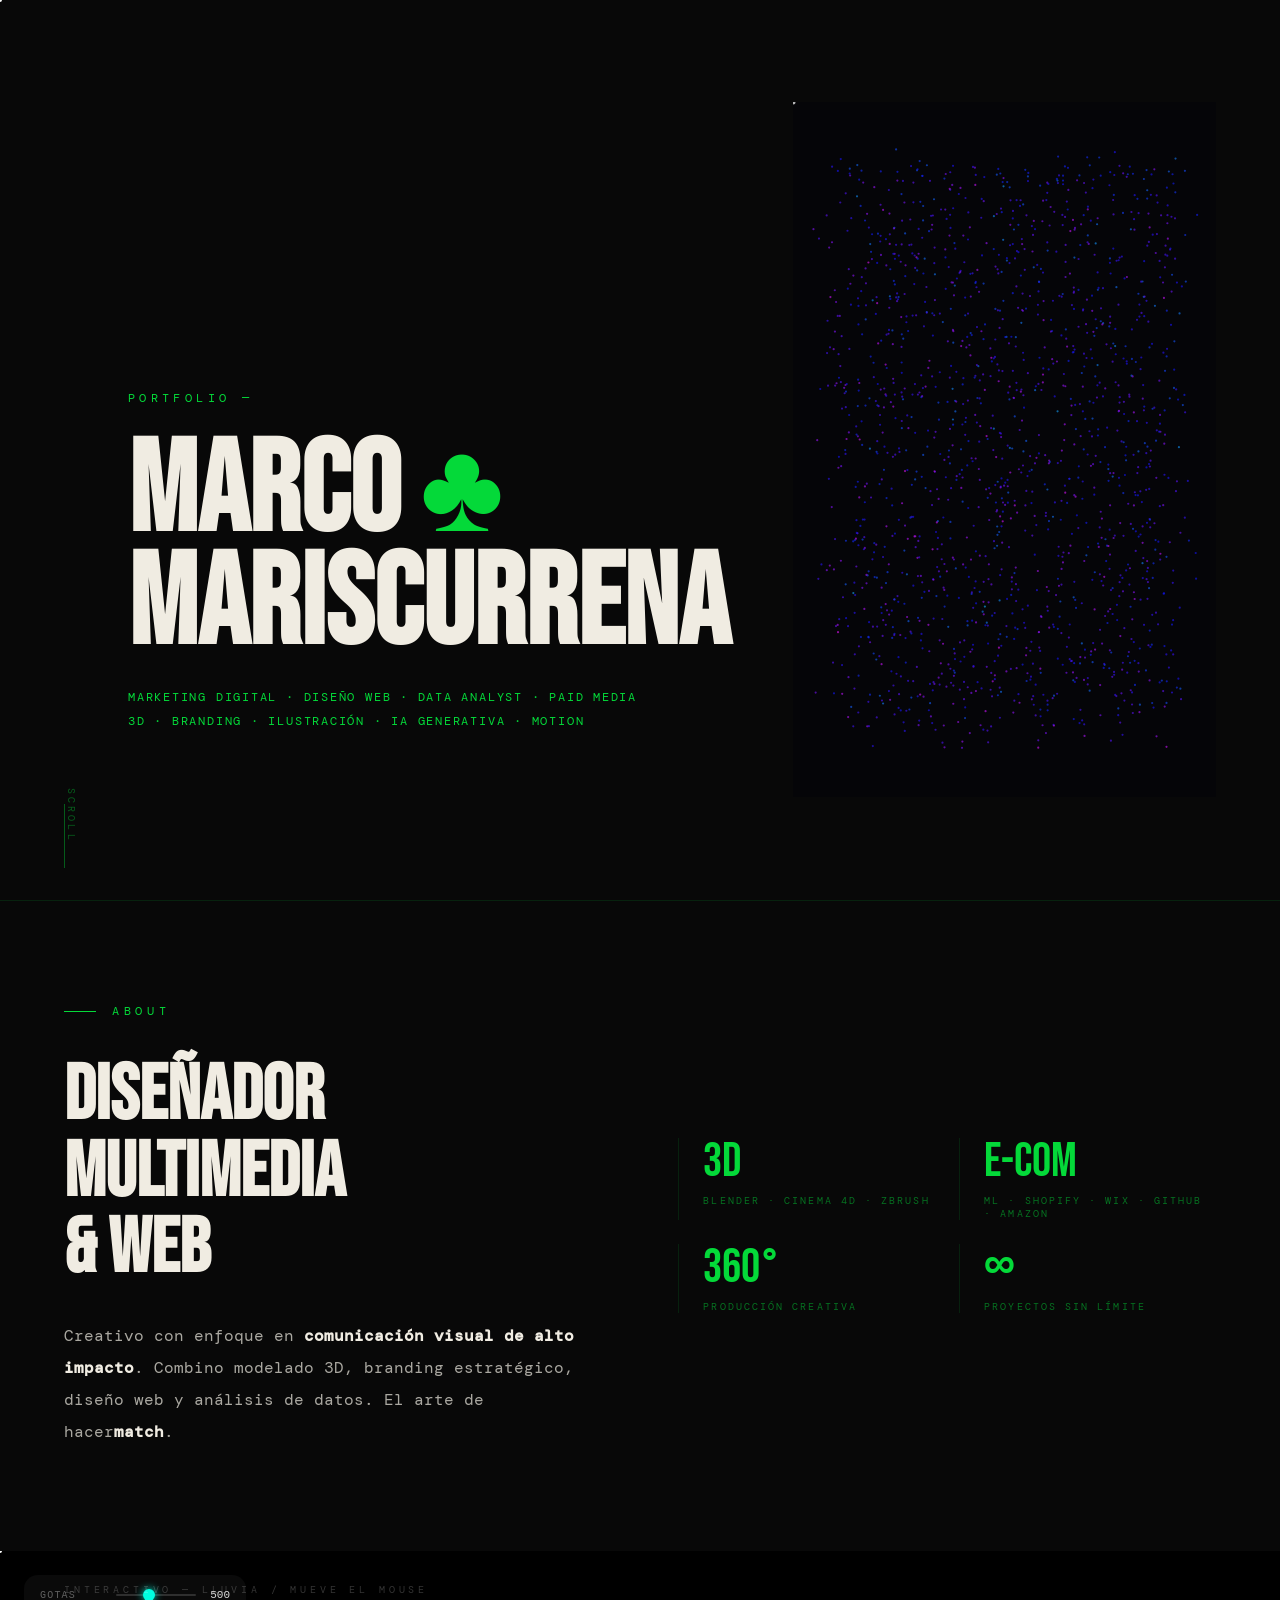
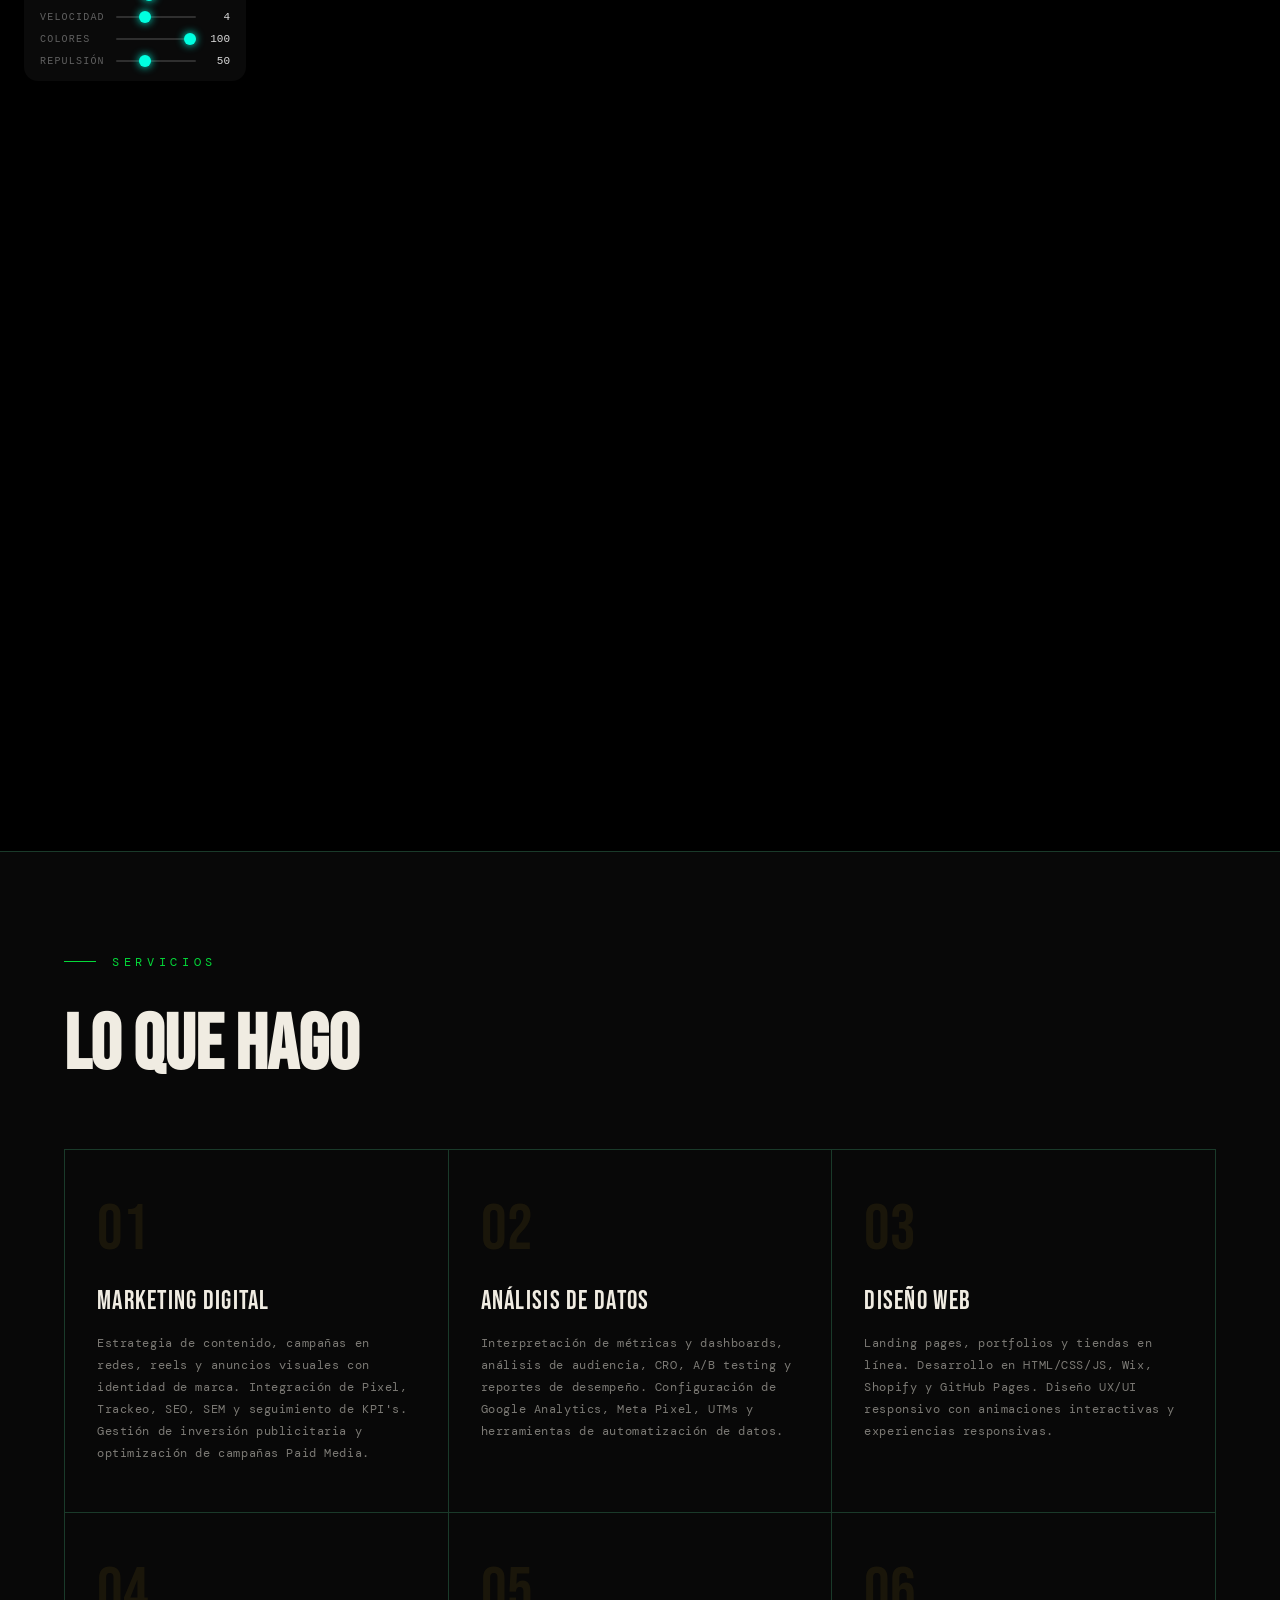
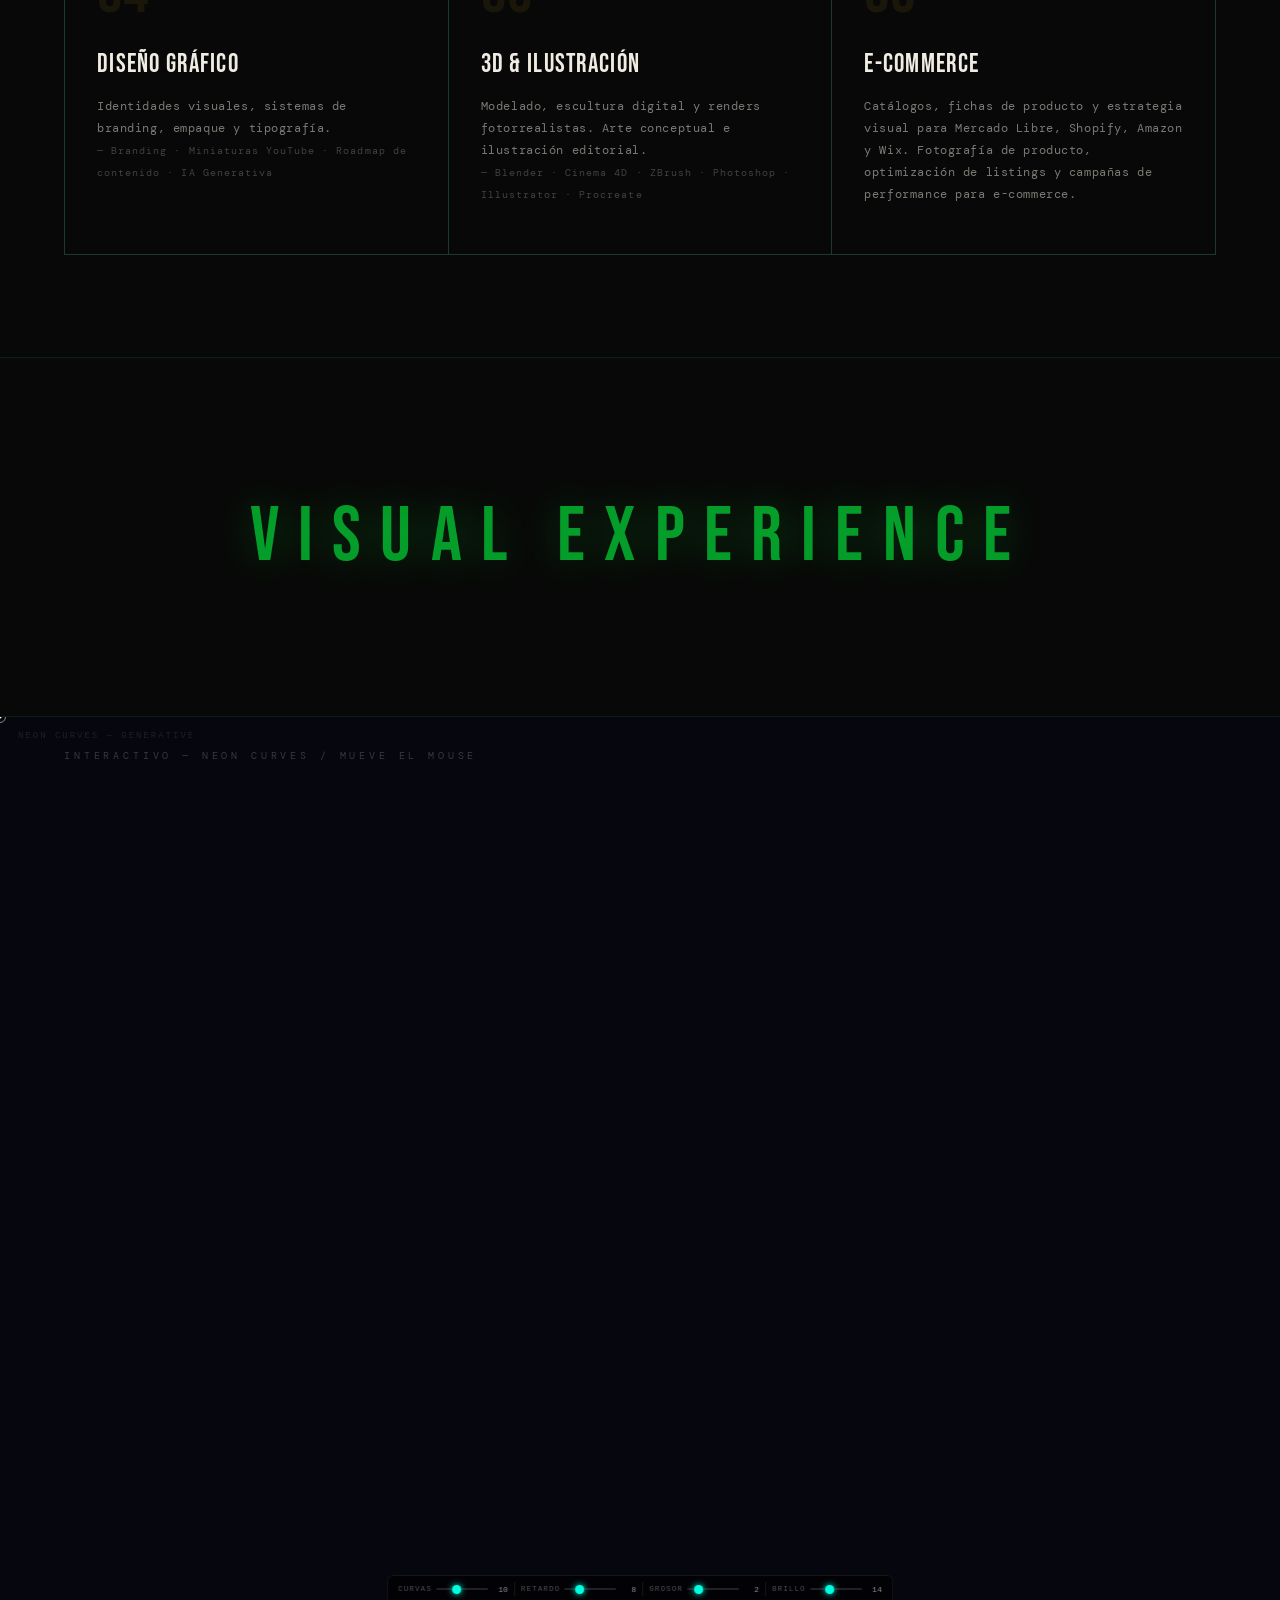
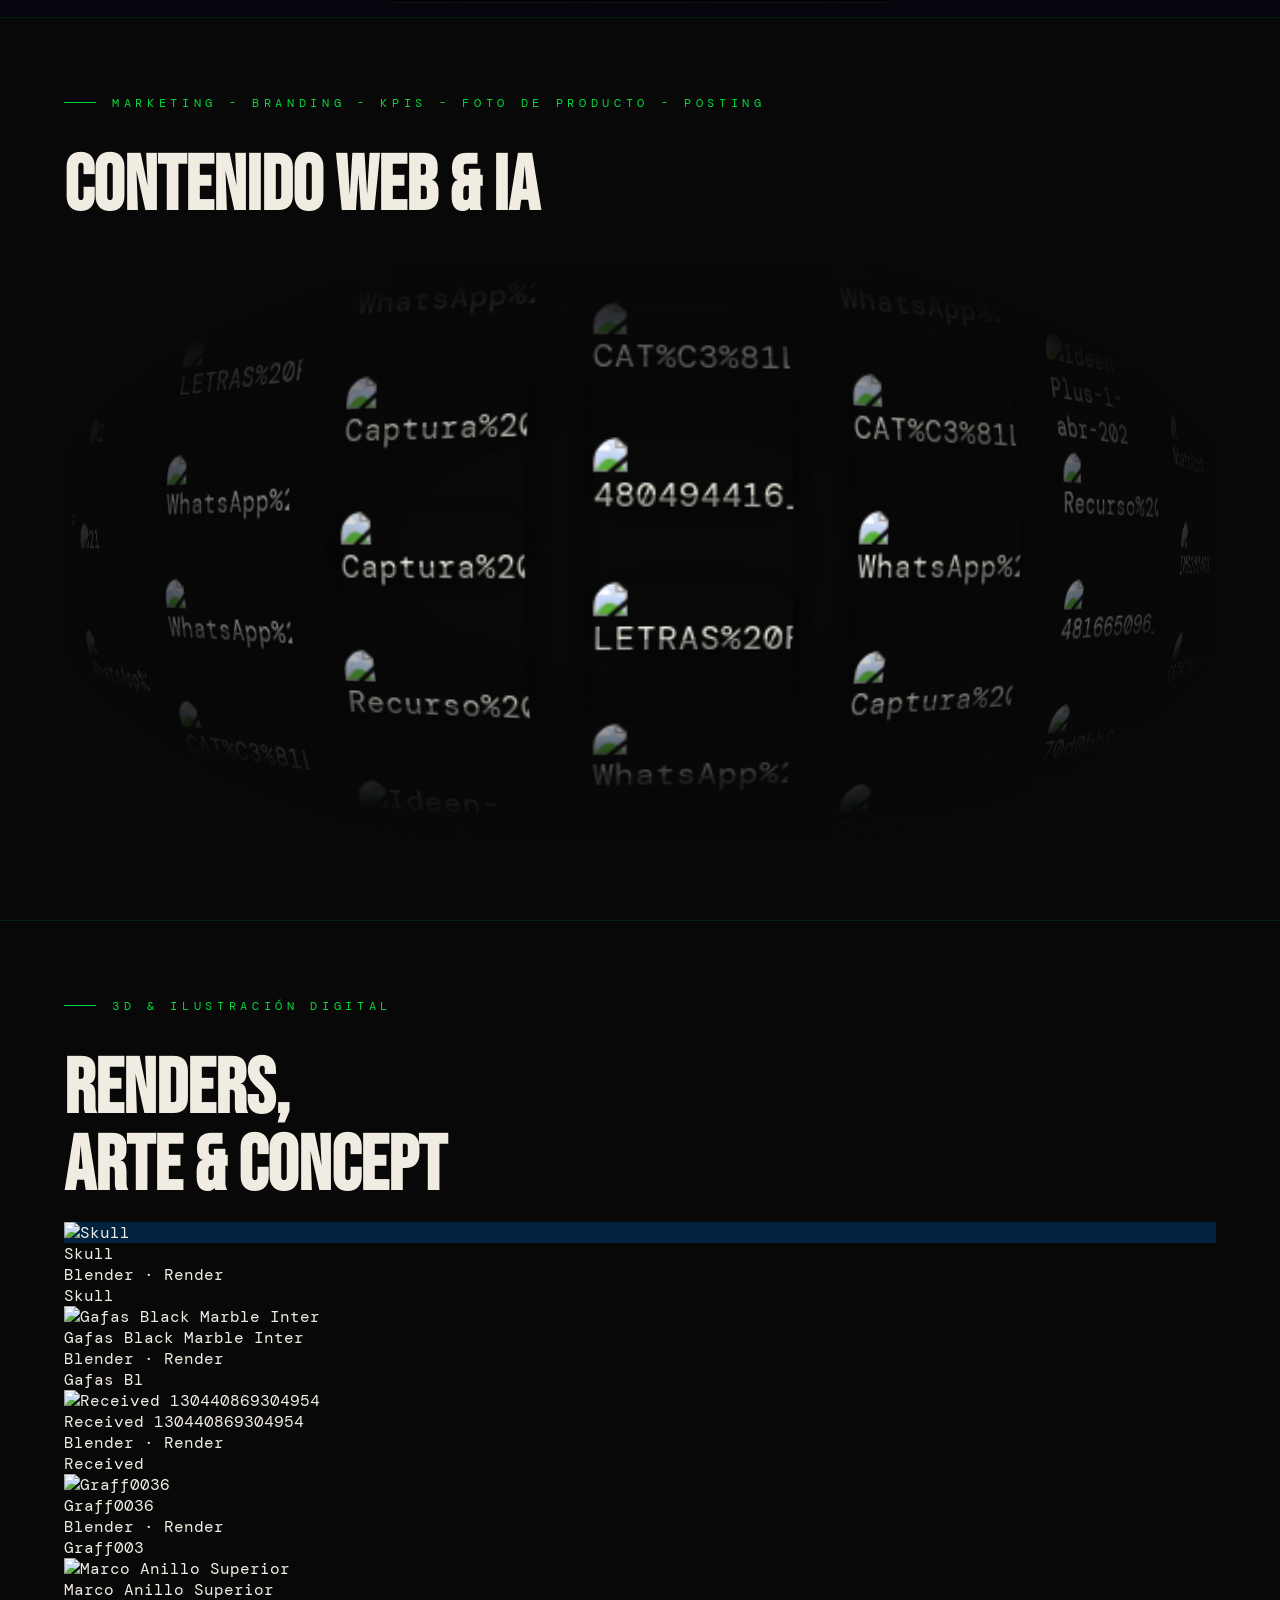
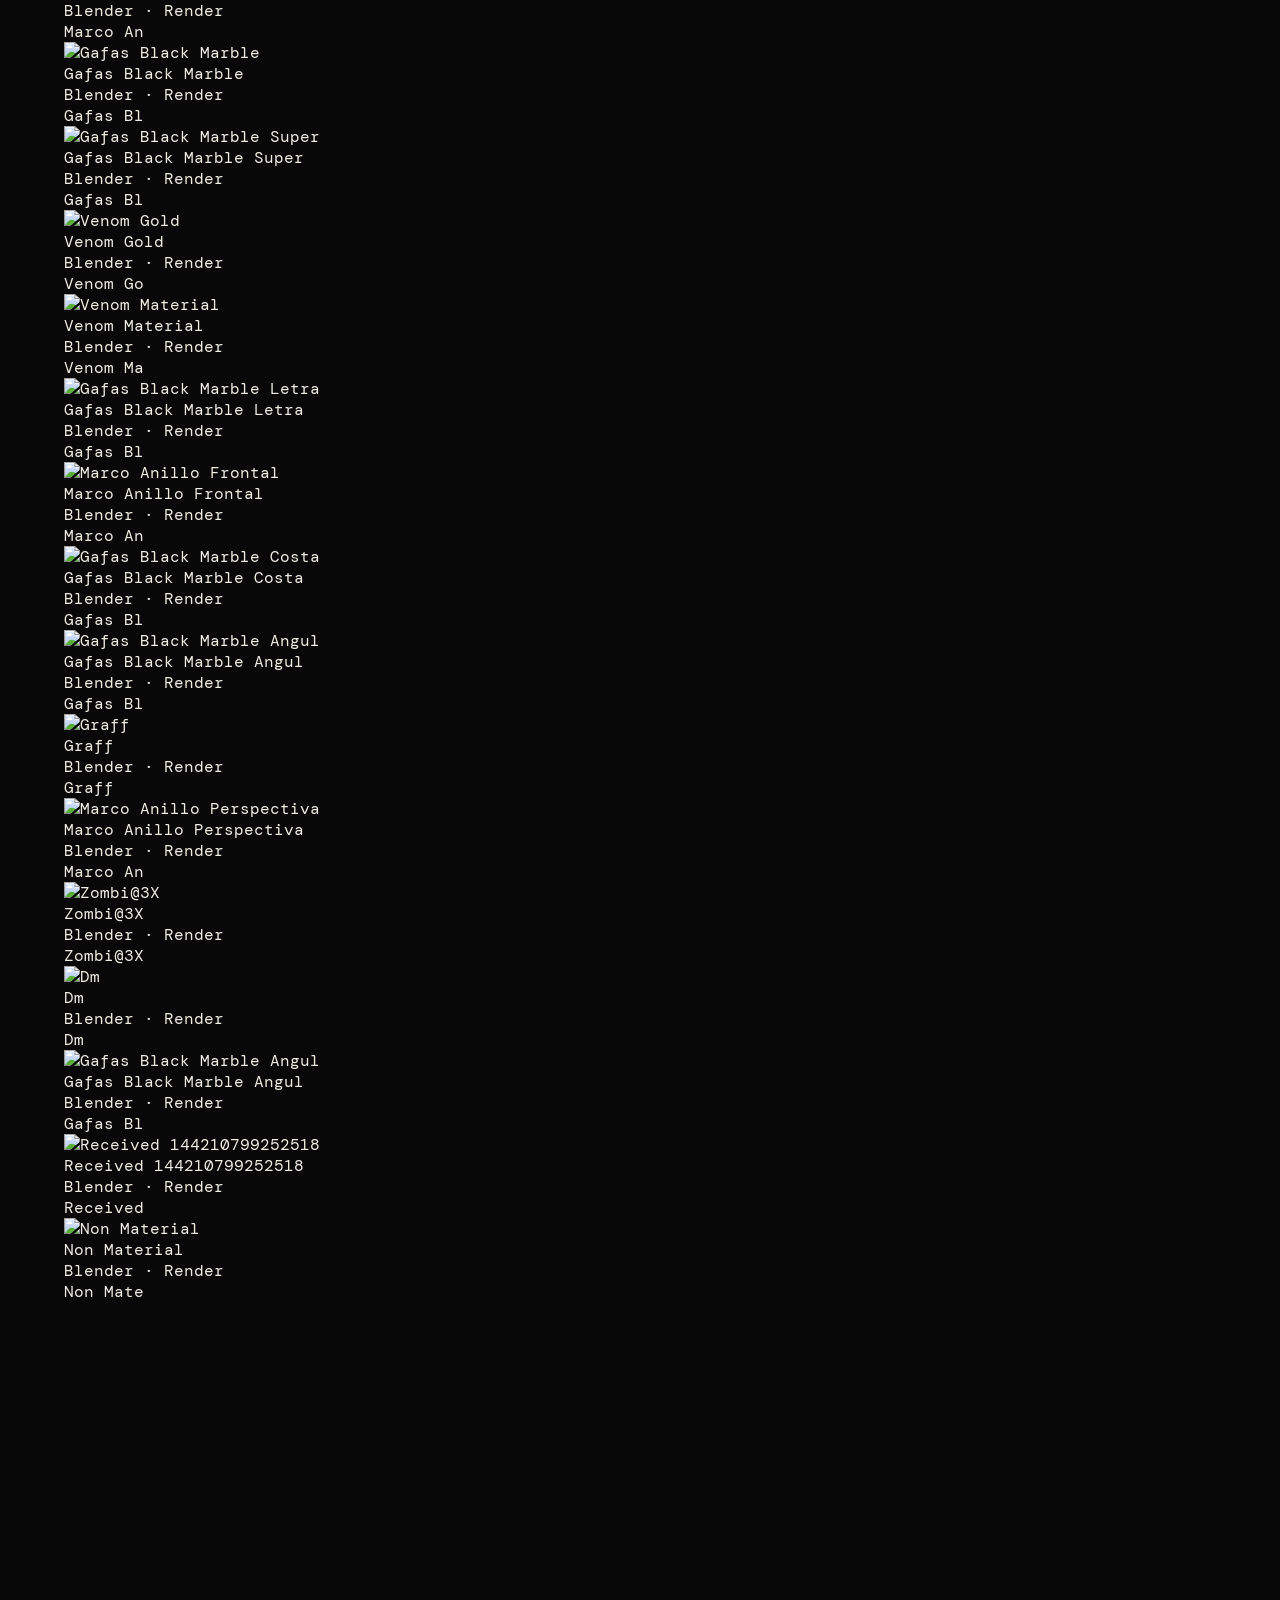
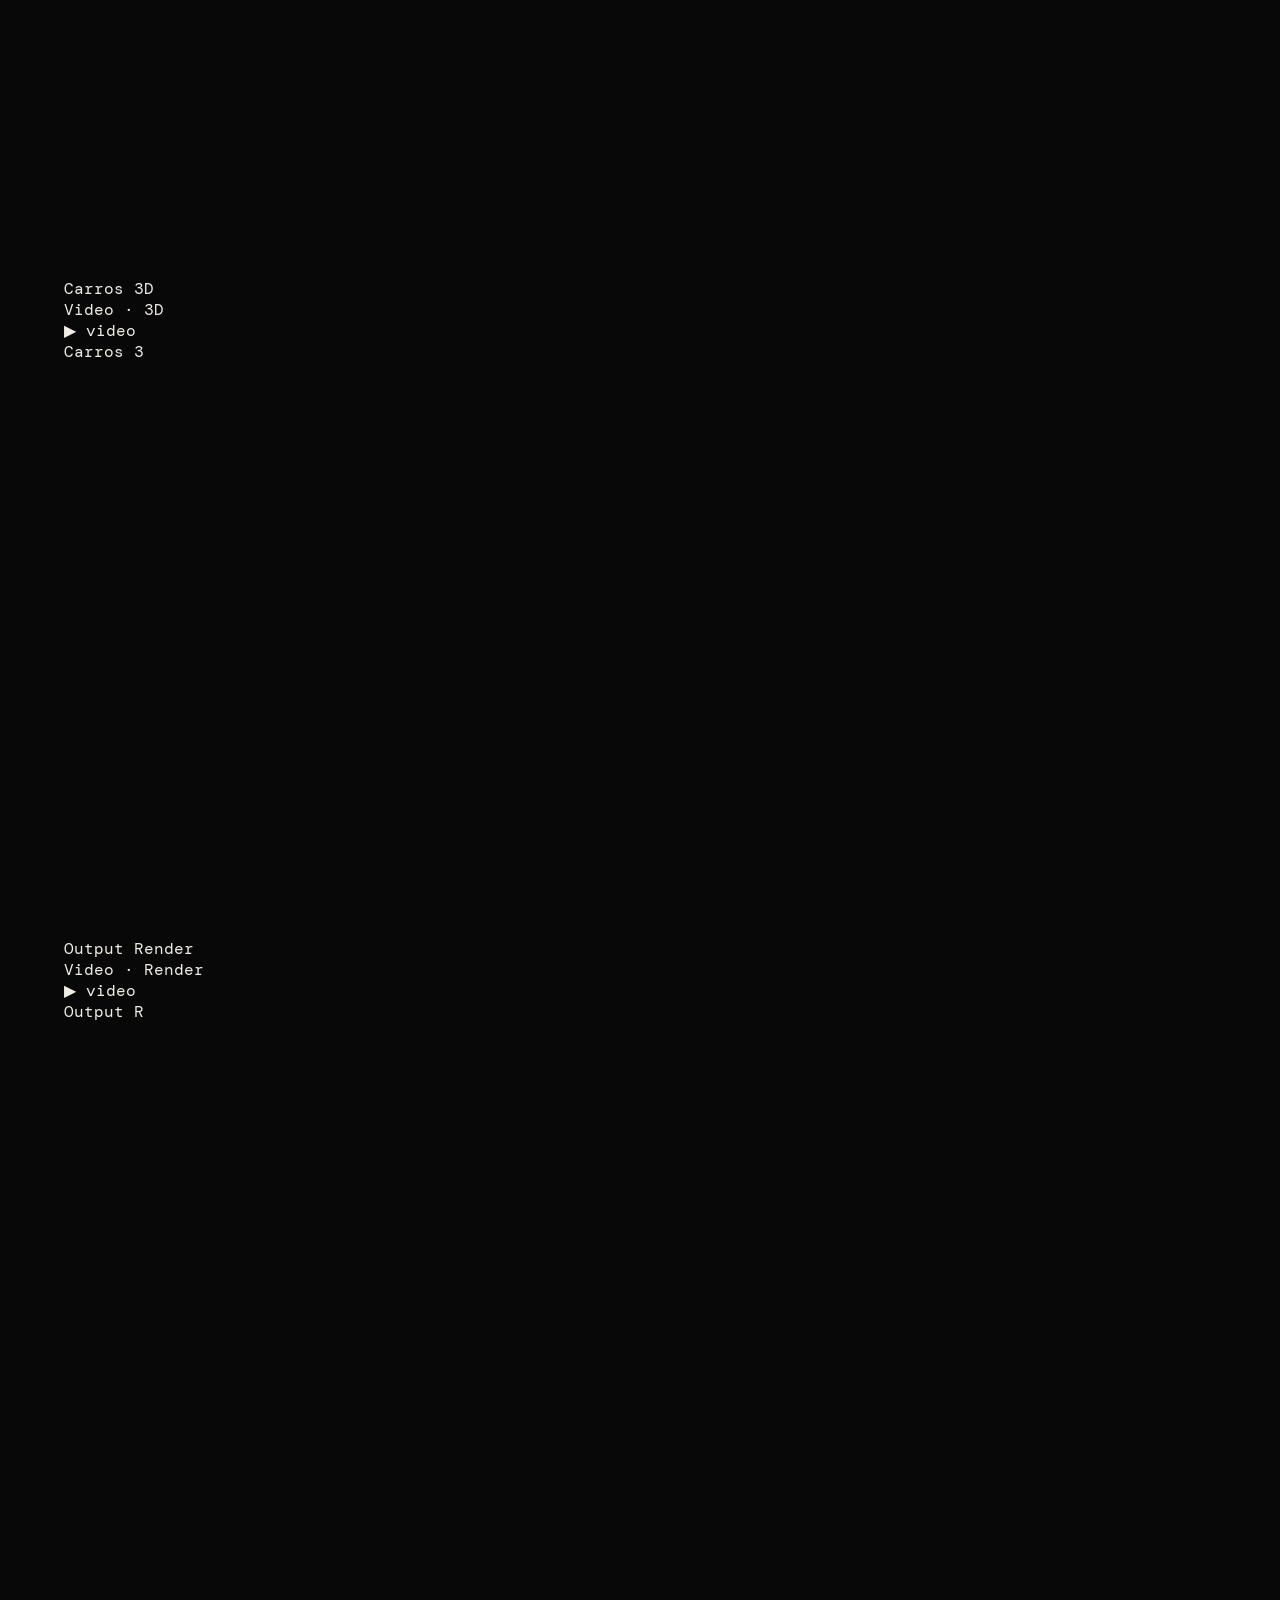
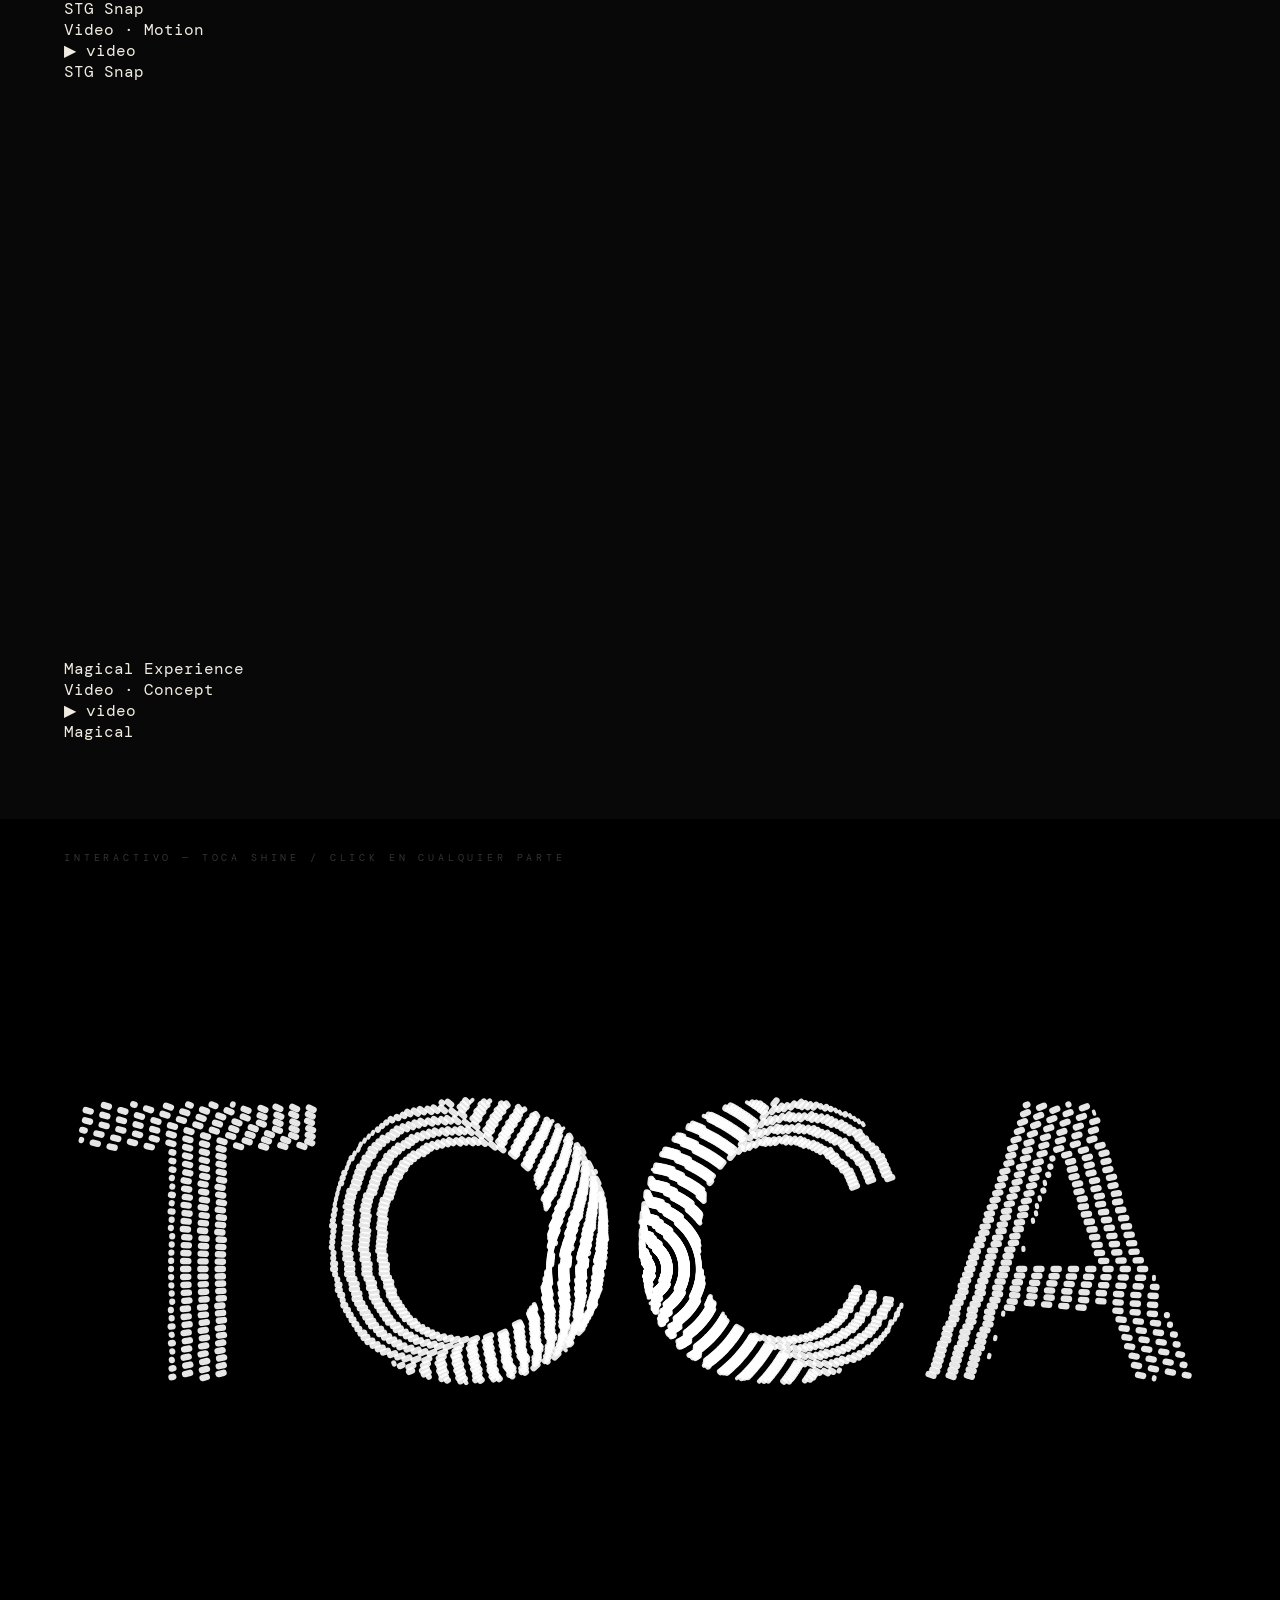
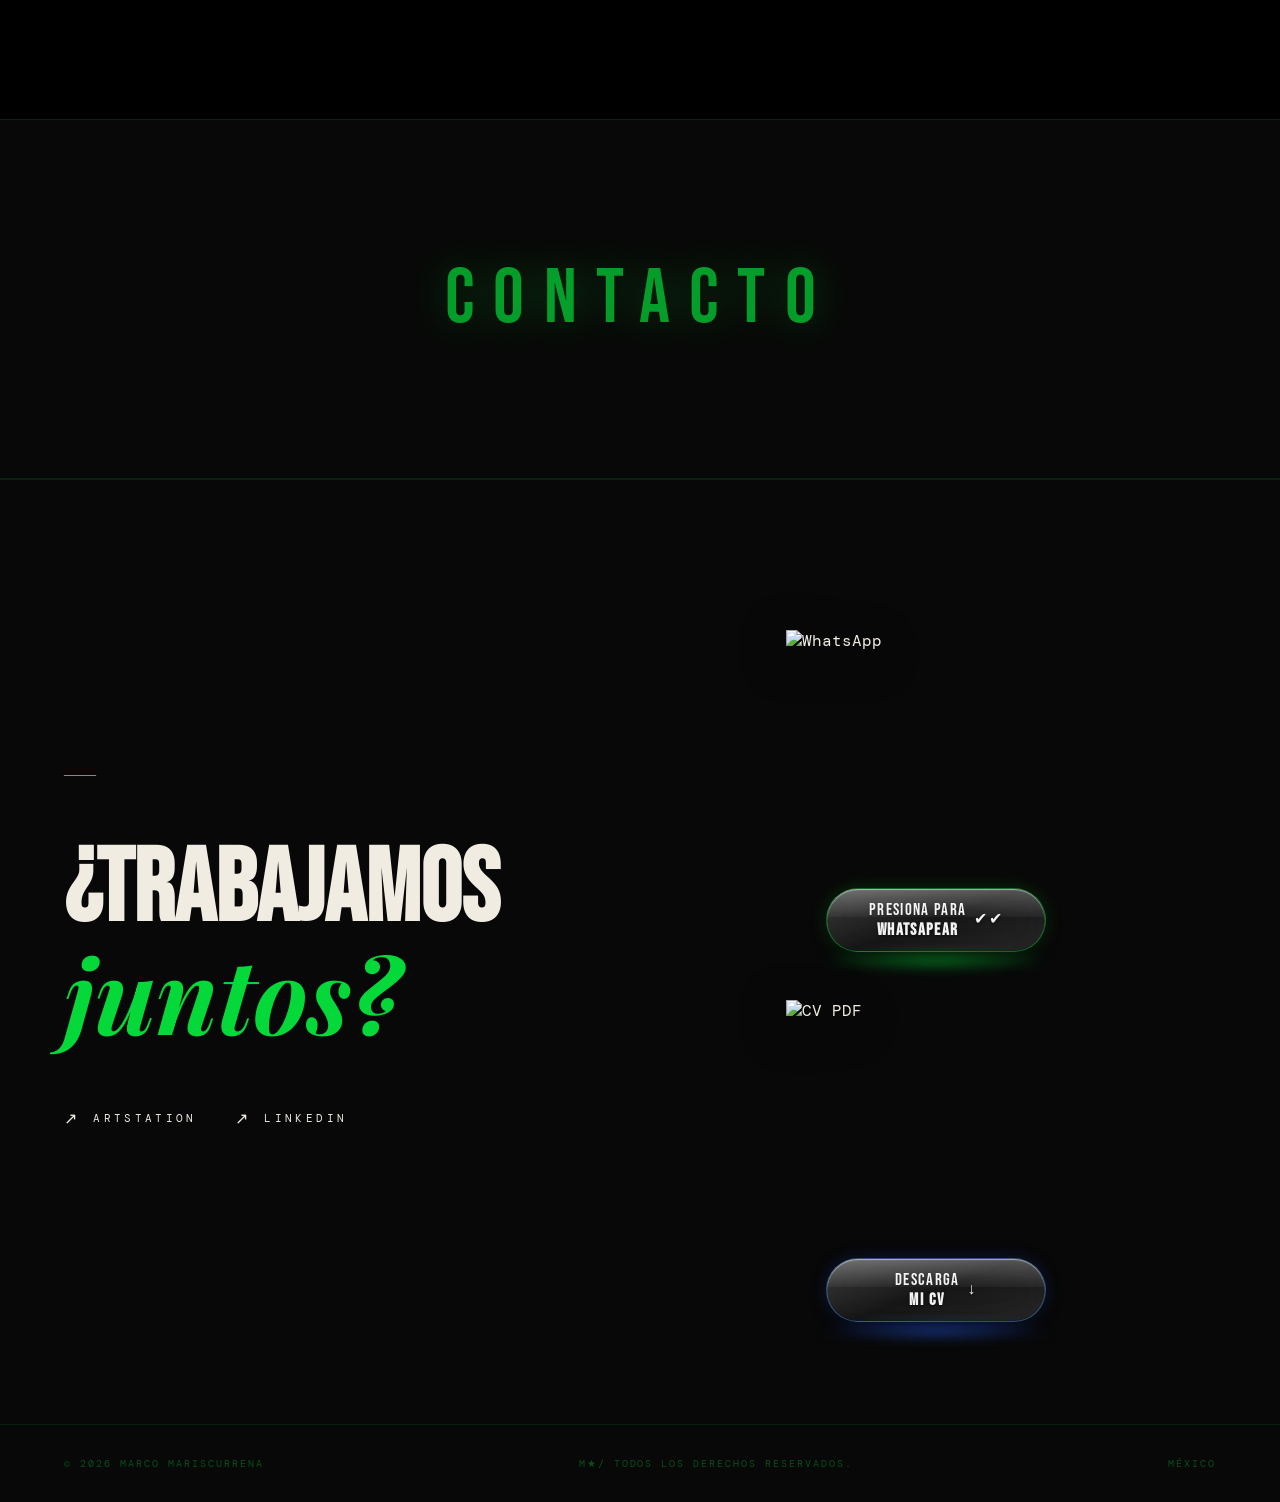
==== index.html @ 3e1780b3 "Update index.html" ====
<!DOCTYPE html>
<html lang="es"> 
<head>
  <meta charset="UTF-8"/>
  <meta name="viewport" content="width=device-width, initial-scale=1.0"/>
  <title>M DE SUERTE — Marco Mariscurrena</title>
  <link rel="icon" type="image/png" href="favicon.png" type="image/png">
  <link href="https://fonts.googleapis.com/css2?family=Bebas+Neue&family=DM+Mono:ital,wght@0,300;0,400;1,300&family=Playfair+Display:ital@1&display=swap" rel="stylesheet"/>
  <link rel="stylesheet" href="styles.css">
  <script src="https://cdnjs.cloudflare.com/ajax/libs/p5.js/1.9.0/p5.min.js"></script>
  <link rel="preconnect" href="https://raw.githubusercontent.com">
  <link rel="dns-prefetch" href="https://raw.githubusercontent.com">
  <link rel="preconnect" href="https://cdnjs.cloudflare.com">

</head>
<body>
 
<div id="cursor"></div>
<canvas id="rain-canvas"></canvas>
 
<!-- LIGHTBOX -->
<div id="lightbox">
  <span id="lightbox-close">✕ cerrar</span>
  <img id="lightbox-img" src="" alt=""/>
</div>
 
<nav>
  <div class="logo"><img src="logo.png" alt="M de Suerte"/></div>
  <ul>
    <li><a href="#about">Sobre mí</a></li>
    <li><a href="#services">Servicios</a></li>
    <li><a href="#galleries">Trabajo</a></li>
    <li><a href="#contact">Contacto</a></li>
  </ul>
</nav>
 
<main>
 
  <!-- HERO -->
  <section id="hero">
    <div class="hero-left">
      <div class="label">Portfolio — </div>
      <h1>Marco <em>♣</em><br>Mariscurrena</h1>
      <p class="subtitle">Marketing Digital · Diseño Web · Data Analyst · Paid Media<br>3D · Branding · Ilustración · IA Generativa · Motion</p>
      <div class="scroll-hint">Scroll</div>
    </div>
    <div class="hero-right">
      <iframe src="globe-oscillon.html" scrolling="no" title="Globe"></iframe>
    </div>
  </section>
 
  <!-- ABOUT -->
  <section id="about">
    <div class="reveal">
      <div class="section-label">About</div>
      <h2 class="section-title">Diseñador<br>Multimedia<br>&amp; Web</h2>
      <p class="about-text" style="margin-top:2rem;">
        Creativo con enfoque en <strong>comunicación visual de alto impacto</strong>.
        Combino modelado 3D, branding estratégico, diseño web y análisis de datos.
        El arte de hacer<strong>match</strong>.
      </p>
    </div>
    <div class="stats reveal" style="transition-delay:.2s">
      <div class="stat-item"><div class="stat-number">3D</div><div class="stat-label">Blender · Cinema 4D · ZBrush</div></div>
      <div class="stat-item">
        <div class="stat-number">E-com</div>
        <div class="stat-label">ML · Shopify · Wix · Github · Amazon</div>
      </div>
      <div class="stat-item"><div class="stat-number">360°</div><div class="stat-label">Producción Creativa</div></div>
      <div class="stat-item"><div class="stat-number">∞</div><div class="stat-label">Proyectos sin límite</div></div>
    </div>
  </section>
 
  <!-- ANIMATION 1: RAIN -->
  <div class="anim-module reveal">
    <div class="anim-label">Interactivo — Lluvia / mueve el mouse</div>
    <iframe src="rain.html" scrolling="no" style="width:100%;height:100%;border:none;display:block;"></iframe>
  </div>
 
  <!-- SERVICES -->
  <section id="services">
    <div class="section-label reveal">Servicios</div>
    <h2 class="section-title reveal">Lo que hago</h2>
    <div class="services-grid">
      <div class="service-card reveal">
        <div class="service-num">01</div>
        <div class="service-name">Marketing Digital</div>
        <div class="service-desc">Estrategia de contenido, campañas en redes, reels y anuncios visuales con identidad de marca. Integración de Pixel, Trackeo, SEO, SEM y seguimiento de KPI's. Gestión de inversión publicitaria y optimización de campañas Paid Media.</div>
      </div>
      <div class="service-card reveal" style="transition-delay:.1s">
        <div class="service-num">02</div>
        <div class="service-name">Análisis de Datos</div>
        <div class="service-desc">Interpretación de métricas y dashboards, análisis de audiencia, CRO, A/B testing y reportes de desempeño. Configuración de Google Analytics, Meta Pixel, UTMs y herramientas de automatización de datos.</div>
      </div>
      <div class="service-card reveal" style="transition-delay:.2s">
        <div class="service-num">03</div>
        <div class="service-name">Diseño Web</div>
        <div class="service-desc">Landing pages, portfolios y tiendas en línea. Desarrollo en HTML/CSS/JS, Wix, Shopify y GitHub Pages. Diseño UX/UI responsivo con animaciones interactivas y experiencias responsivas.</div>
      </div>
      <div class="service-card reveal" style="transition-delay:.3s">
        <div class="service-num">04</div>
        <div class="service-name">Diseño Gráfico</div>
        <div class="service-desc">
          Identidades visuales, sistemas de branding, empaque y tipografía.<br>
          <span style="opacity:.5;font-size:.65rem;letter-spacing:.1em;">— Branding · Miniaturas YouTube · Roadmap de contenido · IA Generativa</span>
        </div>
      </div>
      <div class="service-card reveal" style="transition-delay:.4s">
        <div class="service-num">05</div>
        <div class="service-name">3D &amp; Ilustración</div>
        <div class="service-desc">
          Modelado, escultura digital y renders fotorrealistas. Arte conceptual e ilustración editorial.<br>
          <span style="opacity:.5;font-size:.65rem;letter-spacing:.1em;">— Blender · Cinema 4D · ZBrush · Photoshop · Illustrator · Procreate</span>
        </div>
      </div>
      <div class="service-card reveal" style="transition-delay:.5s">
        <div class="service-num">06</div>
        <div class="service-name">E-Commerce</div>
        <div class="service-desc">Catálogos, fichas de producto y estrategia visual para Mercado Libre, Shopify, Amazon y Wix. Fotografía de producto, optimización de listings y campañas de performance para e-commerce.</div>
      </div>
    </div>
  </section>
 
  <!-- PARALLAX SEPARATOR 2 -->
  <div class="parallax-sep p2 reveal">
    <div class="par-bg"></div>
    <div class="par-label">Visual Experience</div>
  </div>
 
  <!-- ANIMATION 2: NEON CURVES -->
  <div class="anim-module reveal">
    <div class="anim-label">Interactivo — Neon Curves / mueve el mouse</div>
    <iframe src="neon-curves.html" scrolling="no" style="width:100%;height:100%;border:none;display:block;"></iframe>
  </div>
 
  <!-- GALLERIES -->
  <div id="galleries">
 
        <!-- CAMPANAS -->
    <section class="gallery-section" id="section-dome">
      <div class="section-label">Marketing - Branding - KPIs - Foto de producto - Posting</div>
      <h2 class="section-title">Contenido Web &amp; IA</h2>
      <div class="dome-gallery-wrap" id="dome-campanas"></div>
    </section>
 
    <!-- 3D + ILUSTRACIÓN -->
    <section class="gallery-section reveal">
      <div class="section-label">3D &amp; Ilustración Digital</div>
      <h2 class="section-title">Renders,<br>Arte &amp; Concept</h2>
            <div class="options" id="opts-3d">
        <div class="option active">
          <div class="icon"><img loading="lazy" src="https://raw.githubusercontent.com/dmcontacto56-rgb/MdeSuerte/45c944be8298bf43d8517cf94db35ef899fabef4/skull.png" alt="Skull"/></div>
          <div class="info"><div class="main">Skull</div><div class="sub">Blender · Render</div></div>
          <span class="side-label">Skull</span>
        </div>
        <div class="option">
          <div class="icon"><img loading="lazy" src="https://raw.githubusercontent.com/dmcontacto56-rgb/MdeSuerte/45c944be8298bf43d8517cf94db35ef899fabef4/Gafas%20black%20marble%20interior.png" alt="Gafas Black Marble Inter"/></div>
          <div class="info"><div class="main">Gafas Black Marble Inter</div><div class="sub">Blender · Render</div></div>
          <span class="side-label">Gafas Bl</span>
        </div>
        <div class="option">
          <div class="icon"><img loading="lazy" src="https://raw.githubusercontent.com/dmcontacto56-rgb/MdeSuerte/45c944be8298bf43d8517cf94db35ef899fabef4/received_1304408693049542.jpeg" alt="Received 130440869304954"/></div>
          <div class="info"><div class="main">Received 130440869304954</div><div class="sub">Blender · Render</div></div>
          <span class="side-label">Received</span>
        </div>
        <div class="option">
          <div class="icon"><img loading="lazy" src="https://raw.githubusercontent.com/dmcontacto56-rgb/MdeSuerte/45c944be8298bf43d8517cf94db35ef899fabef4/Graff0036.png" alt="Graff0036"/></div>
          <div class="info"><div class="main">Graff0036</div><div class="sub">Blender · Render</div></div>
          <span class="side-label">Graff003</span>
        </div>
        <div class="option">
          <div class="icon"><img loading="lazy" src="https://raw.githubusercontent.com/dmcontacto56-rgb/MdeSuerte/45c944be8298bf43d8517cf94db35ef899fabef4/marco-anillo-superior.jpg" alt="Marco Anillo Superior"/></div>
          <div class="info"><div class="main">Marco Anillo Superior</div><div class="sub">Blender · Render</div></div>
          <span class="side-label">Marco An</span>
        </div>
        <div class="option">
          <div class="icon"><img loading="lazy" src="https://raw.githubusercontent.com/dmcontacto56-rgb/MdeSuerte/45c944be8298bf43d8517cf94db35ef899fabef4/Gafas%20black%20marble.png" alt="Gafas Black Marble"/></div>
          <div class="info"><div class="main">Gafas Black Marble</div><div class="sub">Blender · Render</div></div>
          <span class="side-label">Gafas Bl</span>
        </div>
        <div class="option">
          <div class="icon"><img loading="lazy" src="https://raw.githubusercontent.com/dmcontacto56-rgb/MdeSuerte/45c944be8298bf43d8517cf94db35ef899fabef4/Gafas%20black%20marble%20superior.png" alt="Gafas Black Marble Super"/></div>
          <div class="info"><div class="main">Gafas Black Marble Super</div><div class="sub">Blender · Render</div></div>
          <span class="side-label">Gafas Bl</span>
        </div>
        <div class="option">
          <div class="icon"><img loading="lazy" src="https://raw.githubusercontent.com/dmcontacto56-rgb/MdeSuerte/45c944be8298bf43d8517cf94db35ef899fabef4/venom%20gold.jpg" alt="Venom Gold"/></div>
          <div class="info"><div class="main">Venom Gold</div><div class="sub">Blender · Render</div></div>
          <span class="side-label">Venom Go</span>
        </div>
        <div class="option">
          <div class="icon"><img loading="lazy" src="https://raw.githubusercontent.com/dmcontacto56-rgb/MdeSuerte/45c944be8298bf43d8517cf94db35ef899fabef4/venom%20material.jpg" alt="Venom Material"/></div>
          <div class="info"><div class="main">Venom Material</div><div class="sub">Blender · Render</div></div>
          <span class="side-label">Venom Ma</span>
        </div>
        <div class="option">
          <div class="icon"><img loading="lazy" src="https://raw.githubusercontent.com/dmcontacto56-rgb/MdeSuerte/45c944be8298bf43d8517cf94db35ef899fabef4/Gafas%20black%20marble%20letras.png" alt="Gafas Black Marble Letra"/></div>
          <div class="info"><div class="main">Gafas Black Marble Letra</div><div class="sub">Blender · Render</div></div>
          <span class="side-label">Gafas Bl</span>
        </div>
        <div class="option">
          <div class="icon"><img loading="lazy" src="https://raw.githubusercontent.com/dmcontacto56-rgb/MdeSuerte/45c944be8298bf43d8517cf94db35ef899fabef4/marco-anillo-frontal.jpg" alt="Marco Anillo Frontal"/></div>
          <div class="info"><div class="main">Marco Anillo Frontal</div><div class="sub">Blender · Render</div></div>
          <span class="side-label">Marco An</span>
        </div>
        <div class="option">
          <div class="icon"><img loading="lazy" src="https://raw.githubusercontent.com/dmcontacto56-rgb/MdeSuerte/45c944be8298bf43d8517cf94db35ef899fabef4/Gafas%20black%20marble%20costado.png" alt="Gafas Black Marble Costa"/></div>
          <div class="info"><div class="main">Gafas Black Marble Costa</div><div class="sub">Blender · Render</div></div>
          <span class="side-label">Gafas Bl</span>
        </div>
        <div class="option">
          <div class="icon"><img loading="lazy" src="https://raw.githubusercontent.com/dmcontacto56-rgb/MdeSuerte/45c944be8298bf43d8517cf94db35ef899fabef4/Gafas%20black%20marble%20angulo2.png" alt="Gafas Black Marble Angul"/></div>
          <div class="info"><div class="main">Gafas Black Marble Angul</div><div class="sub">Blender · Render</div></div>
          <span class="side-label">Gafas Bl</span>
        </div>
        <div class="option">
          <div class="icon"><img loading="lazy" src="https://raw.githubusercontent.com/dmcontacto56-rgb/MdeSuerte/45c944be8298bf43d8517cf94db35ef899fabef4/Graff.png" alt="Graff"/></div>
          <div class="info"><div class="main">Graff</div><div class="sub">Blender · Render</div></div>
          <span class="side-label">Graff</span>
        </div>
        <div class="option">
          <div class="icon"><img loading="lazy" src="https://raw.githubusercontent.com/dmcontacto56-rgb/MdeSuerte/45c944be8298bf43d8517cf94db35ef899fabef4/marco-anillo-perspectiva.jpg" alt="Marco Anillo Perspectiva"/></div>
          <div class="info"><div class="main">Marco Anillo Perspectiva</div><div class="sub">Blender · Render</div></div>
          <span class="side-label">Marco An</span>
        </div>
        <div class="option">
          <div class="icon"><img loading="lazy" src="https://raw.githubusercontent.com/dmcontacto56-rgb/MdeSuerte/45c944be8298bf43d8517cf94db35ef899fabef4/zombi%403x.png" alt="Zombi@3X"/></div>
          <div class="info"><div class="main">Zombi@3X</div><div class="sub">Blender · Render</div></div>
          <span class="side-label">Zombi@3X</span>
        </div>
        <div class="option">
          <div class="icon"><img loading="lazy" src="https://raw.githubusercontent.com/dmcontacto56-rgb/MdeSuerte/45c944be8298bf43d8517cf94db35ef899fabef4/DM%20.png" alt="Dm "/></div>
          <div class="info"><div class="main">Dm </div><div class="sub">Blender · Render</div></div>
          <span class="side-label">Dm </span>
        </div>
        <div class="option">
          <div class="icon"><img loading="lazy" src="https://raw.githubusercontent.com/dmcontacto56-rgb/MdeSuerte/45c944be8298bf43d8517cf94db35ef899fabef4/Gafas%20black%20marble%20angulo1.png" alt="Gafas Black Marble Angul"/></div>
          <div class="info"><div class="main">Gafas Black Marble Angul</div><div class="sub">Blender · Render</div></div>
          <span class="side-label">Gafas Bl</span>
        </div>
        <div class="option">
          <div class="icon"><img loading="lazy" src="https://raw.githubusercontent.com/dmcontacto56-rgb/MdeSuerte/45c944be8298bf43d8517cf94db35ef899fabef4/received_1442107992525183.jpeg" alt="Received 144210799252518"/></div>
          <div class="info"><div class="main">Received 144210799252518</div><div class="sub">Blender · Render</div></div>
          <span class="side-label">Received</span>
        </div>
        <div class="option">
          <div class="icon"><img loading="lazy" src="https://raw.githubusercontent.com/dmcontacto56-rgb/MdeSuerte/45c944be8298bf43d8517cf94db35ef899fabef4/non%20material.png" alt="Non Material"/></div>
          <div class="info"><div class="main">Non Material</div><div class="sub">Blender · Render</div></div>
          <span class="side-label">Non Mate</span>
        </div>
        <div class="option">
          <div class="icon">
            <video autoplay muted loop playsinline>
              <source src="https://raw.githubusercontent.com/dmcontacto56-rgb/MdeSuerte/45c944be8298bf43d8517cf94db35ef899fabef4/Carros.mp4" type="video/mp4"/>
            </video>
          </div>
          <div class="info"><div class="main">Carros 3D</div><div class="sub">Video · 3D</div></div>
          <div class="video-badge">▶ video</div>
          <span class="side-label">Carros 3</span>
        </div>
        <div class="option">
          <div class="icon">
            <video autoplay muted loop playsinline>
              <source src="https://raw.githubusercontent.com/dmcontacto56-rgb/MdeSuerte/45c944be8298bf43d8517cf94db35ef899fabef4/output.mp4" type="video/mp4"/>
            </video>
          </div>
          <div class="info"><div class="main">Output Render</div><div class="sub">Video · Render</div></div>
          <div class="video-badge">▶ video</div>
          <span class="side-label">Output R</span>
        </div>
        <div class="option">
          <div class="icon">
            <video autoplay muted loop playsinline>
              <source src="https://raw.githubusercontent.com/dmcontacto56-rgb/MdeSuerte/45c944be8298bf43d8517cf94db35ef899fabef4/STG_vSnap(1).mp4" type="video/mp4"/>
            </video>
          </div>
          <div class="info"><div class="main">STG Snap</div><div class="sub">Video · Motion</div></div>
          <div class="video-badge">▶ video</div>
          <span class="side-label">STG Snap</span>
        </div>
        <div class="option">
          <div class="icon">
            <video autoplay muted loop playsinline>
              <source src="https://raw.githubusercontent.com/dmcontacto56-rgb/MdeSuerte/45c944be8298bf43d8517cf94db35ef899fabef4/MAgical%20Experience.mp4" type="video/mp4"/>
            </video>
          </div>
          <div class="info"><div class="main">Magical Experience</div><div class="sub">Video · Concept</div></div>
          <div class="video-badge">▶ video</div>
          <span class="side-label">Magical </span>
        </div>
      </div>
    </section>
 
  </div><!-- /galleries -->
 
 
  <!-- ANIMATION 3: TOCA SHINE -->
  <div class="anim-module reveal">
    <div class="anim-label">Interactivo — Toca Shine / click en cualquier parte</div>
    <iframe src="toca-shine.html" scrolling="no" style="width:100%;height:100%;border:none;display:block;"></iframe>
  </div>
 
  <!-- PARALLAX SEPARATOR 5 -->
  <div class="parallax-sep p5 reveal">
    <div class="par-bg"></div>
    <div class="par-label">Contacto</div>
  </div>
 
  <!-- CONTACT -->
  <section id="contact">
    <div class="contact-left">
      <div class="section-label reveal"></div>
      <h2 class="big-cta reveal">¿Trabajamos<br><em>juntos?</em></h2>
      <div class="contact-links reveal">
        <a class="contact-link" href="https://marco_mariscurrena.artstation.com/" target="_blank">ArtStation</a>
        <a class="contact-link" href="https://www.linkedin.com/in/marco-mariscurrena/" target="_blank">LinkedIn</a>
      </div>
    </div>
    <div class="contact-right">
    <!-- ARCADE BUTTONS -->
    <div class="arcade-row reveal">
 
      <!-- WhatsApp verde -->
      <div class="arcade-item" id="btn-whatsapp">
        <div class="arcade-mount">
          <div class="arcade-shadow"></div>
          <img class="arcade-img" src="arcade-btn-off-0.png" data-off="arcade-btn-off-0.png" data-on="arcade-btn-on-0.png" alt="WhatsApp"/>
        </div>
        <div class="arcade-label">
          <span>Presiona para<br><strong>WhatsApear</strong></span>
          <span class="arcade-tick">✔✔</span>
        </div>
        <div class="arcade-label-glow"></div>
      </div>
 
      <!-- CV azul -->
      <div class="arcade-item" id="btn-cv">
        <div class="arcade-mount">
          <div class="arcade-shadow"></div>
          <img class="arcade-img" src="arcade-btn-off-1.png" data-off="arcade-btn-off-1.png" data-on="arcade-btn-on-1.png" alt="CV PDF"/>
        </div>
        <div class="arcade-label">
          <span>Descarga<br><strong>mi CV</strong></span>
          <span class="arcade-tick">↓</span>
        </div>
        <div class="arcade-label-glow"></div>
      </div>
 
    </div>
      </div><!-- /.contact-right -->
  </section>
 
</main>
 
<footer>
  <span>© 2026 Marco Mariscurrena</span>
  <span>M★/ Todos los derechos reservados.</span>
  <span>México</span>
</footer>
 
<script src="cursor.js" defer></script>
 
<!-- P5 RAIN BACKGROUND -->
<script src="rain.js" defer></script>
 
<script src="arcade.js" defer></script>
<script src="dome.js" defer></script>
</body>
</html>
---- styles.css ----
/* ═══ NORTHERN LIGHTS BEACH PALETTE ═══ */
    :root {
      --bg: #080808;
      --fg: #f0ece2;
      --accent: #04D939;
      --accent2: #03A63C;
      --gold: #04D939;
      --deep: #012340;
      --forest: #025939;
      --muted: #1a3a2a;
      --muted-border: rgba(4,217,57,0.12);
      /* Parallax images */
      --par1: url('https://github.com/dmcontacto56-rgb/MdeSuerte/blob/87d1e6c911caa9e86447f54e54aad26d024182bf/01.png?raw=true');
      --par2: url('https://github.com/dmcontacto56-rgb/MdeSuerte/blob/87d1e6c911caa9e86447f54e54aad26d024182bf/02.png?raw=true');
      --par3: url('https://github.com/dmcontacto56-rgb/MdeSuerte/blob/87d1e6c911caa9e86447f54e54aad26d024182bf/03.png?raw=true');
      --par4: url('https://github.com/dmcontacto56-rgb/MdeSuerte/blob/87d1e6c911caa9e86447f54e54aad26d024182bf/06.png?raw=true');
      --par5: url('https://github.com/dmcontacto56-rgb/MdeSuerte/blob/87d1e6c911caa9e86447f54e54aad26d024182bf/07.png?raw=true');
    }
 
    *, *::before, *::after { box-sizing: border-box; margin: 0; padding: 0; }
    html { scroll-behavior: smooth; }
    body {
      background: var(--bg);
      color: var(--fg);
      font-family: 'DM Mono', monospace;
      cursor: none;
      overflow-x: hidden;
    }
 
    /* ═══ CURSOR ═══ */
    #cursor {
      position: fixed; width: 4px; height: 4px; background: #fff;
      border-radius: 50%; pointer-events: none; z-index: 9999;
      transform: translate(-50%,-50%);
      transition: width .15s, height .15s;
      mix-blend-mode: difference;
    }
    #cursor.big { width: 24px; height: 24px; }
 
    #rain-canvas {
      position: fixed; top:0; left:0; width:100%; height:100%;
      z-index:0; pointer-events:none;
    }
    main { position: relative; z-index: 1; }
 
    /* ═══ NAV ═══ */
    nav {
      position: fixed; top:0; left:0; right:0; z-index:100;
      display:flex; justify-content:space-between; align-items:center;
      padding: 1.2rem clamp(1.5rem, 5vw, 4rem);
      mix-blend-mode: difference;
    }
    nav .logo { opacity:0; pointer-events:none; transition:opacity .5s; display:flex; align-items:center; }
    nav .logo.show { opacity:1; pointer-events:auto; }
    nav .logo img { height:32px; width:auto; }
    nav ul { opacity:0; pointer-events:none; transition:opacity .5s; list-style:none; display:flex; gap:2rem; }
    nav ul.show { opacity:1; pointer-events:auto; }
    nav ul a { color:var(--fg); text-decoration:none; font-size:clamp(.55rem,.65rem + .1vw,.7rem); letter-spacing:.25em; text-transform:uppercase; }
    nav ul a:hover { color:var(--accent); }
 
    /* ═══ HERO ═══ */
    #hero {
      min-height: 100vh;
      display: grid;
      grid-template-columns: 1fr 1fr;
      position: relative;
      overflow: hidden;
    }
    #hero .hero-left {
      display:flex; flex-direction:column; justify-content:flex-end;
      padding: clamp(2rem,4vw,4rem) clamp(1.5rem,5vw,4rem) clamp(3rem,5vw,5rem);
      z-index:2;
    }
    #hero .hero-right { position:relative; overflow:hidden; }
    #hero .hero-right iframe { position:absolute; inset:0; width:100%; height:100%; border:none; display:block; }
    #hero .label {
      font-size: clamp(.6rem,.7rem + .1vw,.85rem);
      letter-spacing:.35em; text-transform:uppercase; color:#04D939;
      margin-bottom:1rem; opacity:0; animation:fadeUp .8s .3s forwards;
    }
    #hero h1 {
      font-family:'Bebas Neue',sans-serif;
      font-size: clamp(3rem, 10vw, 14rem);
      line-height:.88; color:var(--fg);
      opacity:0; animation:fadeUp .9s .5s forwards;
    }
    #hero h1 em { font-family:'Playfair Display',serif; font-style:italic; color:#04D939; }
    #hero .subtitle {
      margin-top:1.5rem;
      font-size: clamp(.6rem,.7rem + .05vw,.8rem);
      letter-spacing:.15em; text-transform:uppercase; color:#04D939;
      line-height:2; opacity:0; animation:fadeUp .9s .8s forwards;
    }
    #hero .scroll-hint {
      position:absolute; bottom:2rem; left:clamp(1.5rem,5vw,4rem);
      writing-mode:vertical-rl; font-size:.65rem; letter-spacing:.3em;
      text-transform:uppercase; color:rgba(4,217,57,0.4);
      opacity:0; animation:fadeUp 1s 1.2s forwards;
    }
    #hero .scroll-hint::after {
      content:''; display:block; width:1px; height:4rem;
      background:rgba(4,217,57,0.4); margin:1rem auto 0;
      animation:lineGrow 1.5s 1.5s ease forwards;
      transform-origin:top; transform:scaleY(0);
    }
 
    /* ═══ PARALLAX SEPARATORS ═══ */
    .parallax-sep {
      width: 100%;
      height: clamp(200px, 40vh, 420px);
      position: relative;
      overflow: hidden;
      border-top: 1px solid var(--muted-border);
      border-bottom: 1px solid var(--muted-border);
    }
    .parallax-sep .par-bg {
      position: absolute;
      inset: -30%;
      background-size: cover;
      background-position: center;
      background-attachment: fixed;
      filter: brightness(0.35) saturate(0.8);
      transition: filter 0.6s ease;
      will-change: transform;
    }
    .parallax-sep:hover .par-bg { filter: brightness(0.5) saturate(1.1); }
    .parallax-sep .par-label {
      position: absolute; inset: 0;
      display: flex; align-items: center; justify-content: center;
      font-family: 'Bebas Neue', sans-serif;
      font-size: clamp(2rem, 6vw, 5rem);
      letter-spacing: .25em; color: rgba(4,217,57,0.7);
      text-transform: uppercase;
      text-shadow: 0 0 40px rgba(4,217,57,0.3);
      pointer-events: none;
    }
    .parallax-sep.p1 .par-bg { background-image: var(--par1); }
    .parallax-sep.p2 .par-bg { background-image: var(--par2); }
    .parallax-sep.p3 .par-bg { background-image: var(--par3); }
    .parallax-sep.p4 .par-bg { background-image: var(--par4); }
    .parallax-sep.p5 .par-bg { background-image: var(--par5); }
 
    /* ═══ SECTIONS ═══ */
    section {
      padding: clamp(4rem,8vw,8rem) clamp(1.5rem,5vw,4rem);
      position: relative;
    }
    .section-label {
      font-size: clamp(.55rem,.65rem + .1vw,.75rem);
      letter-spacing:.4em; text-transform:uppercase; color:var(--accent);
      margin-bottom: clamp(1.5rem,3vw,3rem);
      display:flex; align-items:center; gap:1rem;
    }
    .section-label::before {
      content:''; display:inline-block; width:2rem; height:1px; background:var(--accent);
    }
    .section-title {
      font-family:'Bebas Neue',sans-serif;
      font-size: clamp(2rem,6vw,6rem);
      line-height:1; margin-bottom:1rem;
    }
 
    /* ═══ ABOUT ═══ */
    #about {
      display:grid; grid-template-columns:1fr 1fr;
      gap: clamp(2rem,6vw,6rem); align-items:center;
      border-top:1px solid var(--muted-border);
    }
    #about .about-text { font-size:clamp(.85rem,1rem,1.1rem); line-height:2; color:rgba(240,236,226,.7); }
    #about .about-text strong { color:var(--fg); }
    .stats { display:grid; grid-template-columns:1fr 1fr; gap:1.5rem; }
    .stat-item { border-left:1px solid var(--muted-border); padding-left:1.5rem; }
    .stat-number { font-family:'Bebas Neue',sans-serif; font-size:clamp(2rem,3rem,3.5rem); color:#04D939; line-height:1; }
    .stat-label { font-size:.65rem; letter-spacing:.2em; text-transform:uppercase; color:rgba(4,217,57,0.5); margin-top:.5rem; }
 
    /* ═══ GLOBE BANNER ═══ */
    #globe-banner {
      width:100%; height:clamp(240px,40vh,420px);
      position:relative; overflow:hidden;
      border-top:1px solid var(--muted-border);
      border-bottom:1px solid var(--muted-border);
      background:#050508;
    }
    #globe-banner iframe { position:absolute; inset:0; width:100%; height:100%; border:none; display:block; }
    #globe-banner .banner-label {
      position:absolute; bottom:1rem; left:50%; transform:translateX(-50%);
      font-size:.52rem; letter-spacing:.4em; text-transform:uppercase;
      color:rgba(255,255,255,.12); pointer-events:none; z-index:10; white-space:nowrap;
    }
 
    /* ═══ ANIMATION MODULES ═══ */
    .anim-module {
      position:relative; width:100%;
      height: clamp(400px, 100vh, 100vh);
      overflow:hidden; display:block; isolation:isolate; clear:both;
    }
    .anim-module iframe { width:100%; height:100%; border:none; display:block; }
    .anim-label {
      position:absolute; top:2rem; left:clamp(1.5rem,5vw,4rem);
      font-size:.6rem; letter-spacing:.4em; text-transform:uppercase;
      color:rgba(255,255,255,.2); pointer-events:none; z-index:10;
    }
 
     /* SERVICES */
    #services { border-top:1px solid var(--muted); }
    .services-grid { display:grid; grid-template-columns:repeat(3,1fr); gap:1px; background:var(--muted); margin-top:4rem; border:1px solid var(--muted); }
    .service-card { background:var(--bg); padding:3rem 2rem; transition:background .3s; position:relative; overflow:hidden; }
    .service-card::before { content:''; position:absolute; bottom:0; left:0; width:100%; height:2px; background:#04D939; transform:scaleX(0); transform-origin:left; transition:transform .4s ease; }
    .service-card:hover { background:rgba(255,255,255,.03); }
    .service-card:hover::before { transform:scaleX(1); }
    .service-num { font-family:'Bebas Neue',sans-serif; font-size:4rem; color:rgba(240,192,32,.08); line-height:1; margin-bottom:1.5rem; }
    .service-name { font-family:'Bebas Neue',sans-serif; font-size:1.6rem; letter-spacing:.05em; margin-bottom:1rem; }
    .service-desc { font-size:.72rem; color:rgba(240,236,226,.5); line-height:1.9; letter-spacing:.05em; }
 
    /* GALLERIES */
    .gallery-section { display:block; overflow:hidden; position:relative; isolation:isolate; clear:both; border-top:1px solid var(--muted); padding:6rem 5vw !important; margin:0 !important; }
    .gallery-section .section-label { color:#04D939; }
    .gallery-section .section-label::before { background:#04D939; }
 
    .gallery-grid { columns:3; column-gap:1rem; margin-top:3rem; }
    .gallery-grid img { width:100%; break-inside:avoid; display:block; margin-bottom:1rem; object-fit:cover; transition:transform .4s ease, opacity .4s ease; opacity:.85; cursor:zoom-in; }
    .gallery-grid img:hover { transform:scale(1.02); opacity:1; }
 
    /* ═══ GALLERIES ═══ */
    .gallery-section {
      display:block; overflow:hidden; position:relative; isolation:isolate; clear:both;
      border-top:1px solid var(--muted-border);
      padding: clamp(3rem,6vw,6rem) clamp(1.5rem,5vw,4rem) !important;
      margin:0 !important;
    }
    .gallery-section .section-label { color:#04D939; }
    .gallery-section .section-label::before { background:#04D939; }
 
    .gallery-grid { columns:3; column-gap:1rem; margin-top:3rem; }
    .gallery-grid img { width:100%; break-inside:avoid; display:block; margin-bottom:1rem; object-fit:cover; transition:transform .4s ease, opacity .4s ease; opacity:.85; cursor:zoom-in; }
    .gallery-grid img:hover { transform:scale(1.02); opacity:1; }
 
    .gallery-container {
      display:grid; grid-template-columns:repeat(4,1fr);
      grid-template-rows:repeat(3,1fr); gap:10px;
      margin-top:3rem; height:75vh; min-height:400px; max-height:90vh;
    }
    .gallery-container .option { position:relative; overflow:hidden; cursor:zoom-in; background:#111; }
    .gallery-container .option:first-child { grid-column:1/3; grid-row:1/3; }
    .gallery-container .option img { width:100%; height:100%; object-fit:cover; display:block; opacity:.85; transition:opacity .4s, transform .4s; }
    .gallery-container .option:hover img { opacity:1; transform:scale(1.04); }
    .gallery-container .option .label { position:absolute; bottom:0; left:0; right:0; padding:.6rem 1rem; background:linear-gradient(transparent,rgba(0,0,0,.7)); color:#fff; font-size:.6rem; letter-spacing:.2em; text-transform:uppercase; pointer-events:none; }
 
    .gallery-featured { width:100%; margin-top:3rem; }
    .gallery-featured img { width:100%; max-height:70vh; object-fit:cover; opacity:.85; transition:opacity .4s; cursor:zoom-in; }
    .gallery-featured img:hover { opacity:1; }
 
    .gallery-strip { display:flex; gap:1rem; overflow-x:auto; margin-top:3rem; padding-bottom:1rem; scrollbar-width:none; }
    .gallery-strip::-webkit-scrollbar { display:none; }
    .gallery-strip img { height:clamp(180px,280px,320px); width:auto; flex-shrink:0; object-fit:cover; opacity:.85; transition:opacity .4s, transform .4s; cursor:zoom-in; }
    .gallery-strip img:hover { opacity:1; transform:scale(1.03); }
 
    /* ═══ VIDEO PANELS — fix object-fit ═══ */
    .option .icon video { width:100%; height:100%; object-fit:cover; display:block; }
    .option.active .icon video { object-fit:contain; }
    /* Images in gallery options — always contain when active */
    .option .icon img { width:100%; height:100%; object-fit:cover; display:block; }
    .option.active .icon img { object-fit:contain; background:#012340; }
 
    /* ═══ LIGHTBOX ═══ */
    #lightbox { position:fixed; inset:0; background:rgba(0,0,0,.92); z-index:10000; display:none; align-items:center; justify-content:center; cursor:zoom-out; }
    #lightbox.open { display:flex; }
    #lightbox img { max-width:90vw; max-height:90vh; object-fit:contain; }
    #lightbox-close { position:absolute; top:2rem; right:2rem; font-size:.7rem; letter-spacing:.3em; text-transform:uppercase; color:rgba(255,255,255,.5); cursor:pointer; }
 
    /* ═══ CONTACT ═══ */
    #contact { border-top:1px solid var(--muted-border); min-height:60vh; display:flex; flex-direction:row; align-items:center; justify-content:space-between; gap:2rem; flex-wrap:wrap; }
    .contact-left { display:flex; flex-direction:column; justify-content:center; flex:1; min-width:260px; }
    .contact-right { display:flex; align-items:center; justify-content:center; flex:1; min-width:260px; }
    #contact .big-cta {
      font-family:'Bebas Neue',sans-serif;
      font-size:clamp(2.5rem,8vw,9rem);
      line-height:1; margin:clamp(1rem,2vw,2rem) 0 clamp(2rem,4vw,4rem);
    }
    #contact .big-cta em { font-family:'Playfair Display',serif; font-style:italic; color:#04D939; }
    .contact-links { display:flex; gap:clamp(1rem,3vw,3rem); flex-wrap:wrap; }
    .contact-link { color:var(--fg); text-decoration:none; font-size:clamp(.6rem,.7rem,.8rem); letter-spacing:.3em; text-transform:uppercase; display:flex; align-items:center; gap:.8rem; transition:color .2s, gap .3s; }
    .contact-link:hover { color:#04D939; gap:1.5rem; }
    @media (max-width:768px) {
      #contact { flex-direction:column; align-items:flex-start; }
      .contact-right { width:100%; }
    }
    .contact-link::before { content:'↗'; font-size:1rem; }
 
    footer { padding:2rem clamp(1.5rem,5vw,4rem); border-top:1px solid var(--muted-border); display:flex; justify-content:space-between; flex-wrap:wrap; gap:.5rem; font-size:.62rem; letter-spacing:.2em; text-transform:uppercase; color:rgba(4,217,57,0.35); }
 
    /* ═══ ANIMATIONS ═══ */
    @keyframes fadeUp { from { opacity:0; transform:translateY(30px); } to { opacity:1; transform:translateY(0); } }
    @keyframes lineGrow { to { transform:scaleY(1); } }
    .reveal { opacity:0; transform:translateY(48px); transition:opacity .95s cubic-bezier(.22,1,.36,1), transform .95s cubic-bezier(.22,1,.36,1); }
    .reveal.visible { opacity:1; transform:none; }
 
    .services-grid .service-card.reveal:nth-child(1) { transition-delay:.00s; }
    .services-grid .service-card.reveal:nth-child(2) { transition-delay:.10s; }
    .services-grid .service-card.reveal:nth-child(3) { transition-delay:.20s; }
    .services-grid .service-card.reveal:nth-child(4) { transition-delay:.30s; }
    .services-grid .service-card.reveal:nth-child(5) { transition-delay:.40s; }
    .services-grid .service-card.reveal:nth-child(6) { transition-delay:.50s; }
 
    /* ═══ RESPONSIVE — TABLET (768px – 1024px) ═══ */
    @media (max-width: 1024px) {
      #hero { grid-template-columns: 1fr; }
      #hero .hero-right { height: 50vh; order: -1; }
      #about { grid-template-columns: 1fr; gap: 3rem; }
      .services-grid { grid-template-columns: repeat(2,1fr); }
      .gallery-container { grid-template-columns: repeat(2,1fr); height:auto; min-height:0; }
      .gallery-container .option:first-child { grid-column:1/3; grid-row:auto; }
      .gallery-grid { columns:2; }
    }
 
    /* ═══ RESPONSIVE — MOBILE (max 640px) ═══ */
    @media (max-width: 640px) {
      #hero .hero-right { height: 40vh; }
      #hero h1 { font-size: clamp(2.8rem, 15vw, 6rem); }
      nav ul { display:none; }
      .services-grid { grid-template-columns: 1fr; }
      .gallery-grid { columns: 1; }
      .gallery-container { grid-template-columns: 1fr; }
      .gallery-container .option:first-child { grid-column:auto; }
      .stats { grid-template-columns: 1fr 1fr; gap:1rem; }
      .contact-links { flex-direction:column; gap:1.2rem; }
      .anim-module { height: clamp(300px, 70vh, 600px); }
      .parallax-sep { height: clamp(140px, 28vw, 240px); }
      footer { flex-direction:column; gap:.5rem; text-align:center; }
    }
 
    /* ═══ RESPONSIVE — TINY (max 400px) ═══ */
    @media (max-width: 400px) {
      #hero h1 { font-size: clamp(2.4rem, 17vw, 4rem); }
      .section-title { font-size: clamp(1.8rem, 10vw, 3rem); }
      .stats { grid-template-columns: 1fr; }
    }
 
    /* ══ ARCADE BUTTONS ══════════════════════════════════════════════ */

    .arcade-row {
      display: flex;
      gap: clamp(1.5rem, 4vw, 3rem);
      justify-content: center;
      align-items: flex-end;
      margin-top: clamp(2rem, 4vw, 3rem);
      flex-wrap: wrap;
    }

    .arcade-item {
      display: flex;
      flex-direction: column;
      align-items: center;
      gap: clamp(0.3rem, 0.8vw, 0.5rem);
      cursor: pointer;
      -webkit-tap-highlight-color: transparent;
      user-select: none;
      position: relative;
    }

    .arcade-mount {
      position: relative;
      width: clamp(200px, 24vw, 300px);
      height: clamp(165px, 20vw, 250px);
    }

    .arcade-img {
      position: absolute;
      inset: 0;
      width: 100%;
      height: 100%;
      object-fit: contain;
      object-position: center;
      display: block;
      transition: transform .12s cubic-bezier(.2,2,.3,1), filter .12s ease;
      filter: drop-shadow(0 10px 22px rgba(0,0,0,0.55));
      z-index: 1;
    }

    /* Hover */
    .arcade-item:hover .arcade-img {
      transform: translateY(-5px) scale(1.04);
      filter: drop-shadow(0 16px 30px rgba(0,0,0,0.5)) brightness(1.06);
    }

    /* Pressed — solo la imagen se hunde, el label no */
    .arcade-item.pressed .arcade-img {
      transform: translateY(9px) scale(0.95);
      filter: drop-shadow(0 2px 6px rgba(0,0,0,0.65)) brightness(1.2);
    }

    /* Label cristal — glass con resplandor */
    .arcade-item {
      position: relative;
    }
    .arcade-label {
      display: flex;
      align-items: center;
      justify-content: center;
      gap: 0.5rem;
      width: clamp(160px, 20vw, 220px);
      height: clamp(52px, 6vw, 64px);
      border-radius: 50px;
      font-family: 'Bebas Neue', sans-serif;
      font-size: clamp(.85rem, 1.8vw, 1.05rem);
      letter-spacing: .08em;
      line-height: 1.2;
      text-align: center;
      color: rgba(255,255,255,0.95);
      text-shadow: 0 1px 3px rgba(0,0,0,0.5);
      background: linear-gradient(
        160deg,
        rgba(255,255,255,0.22) 0%,
        rgba(255,255,255,0.06) 50%,
        rgba(255,255,255,0.12) 100%
      );
      backdrop-filter: blur(24px) saturate(1.8);
      -webkit-backdrop-filter: blur(24px) saturate(1.8);
      border: 1px solid rgba(255,255,255,0.35);
      border-bottom: 1px solid rgba(255,255,255,0.1);
      box-shadow:
        inset 0 1px 1px rgba(255,255,255,0.5),
        inset 0 -1px 1px rgba(0,0,0,0.2),
        0 4px 16px rgba(0,0,0,0.35);
      position: relative;
      overflow: hidden;
      transition: all 0.35s cubic-bezier(0.23, 1, 0.32, 1);
      flex-shrink: 0;
    }
    /* Reflejo superior cristalino */
    .arcade-label::before {
      content: '';
      position: absolute;
      top: 0; left: 0; right: 0;
      height: 45%;
      background: linear-gradient(
        180deg,
        rgba(255,255,255,0.28) 0%,
        rgba(255,255,255,0.04) 100%
      );
      border-radius: 50px 50px 0 0;
      pointer-events: none;
    }
    /* Destello animado */
    .arcade-label::after {
      content: '';
      position: absolute;
      top: -50%; left: -60%;
      width: 60%; height: 200%;
      background: linear-gradient(
        105deg,
        transparent 30%,
        rgba(255,255,255,0.18) 50%,
        transparent 70%
      );
      transform: rotate(15deg);
      animation: crystalShine 5s ease-in-out infinite;
    }
    @keyframes crystalShine {
      0%   { left: -60%; opacity:0; }
      20%  { opacity:1; }
      50%  { left: 120%; opacity:1; }
      51%  { opacity:0; }
      100% { left: 120%; opacity:0; }
    }
    /* Resplandor verde bajo el label de whatsapp */
    #btn-whatsapp .arcade-label {
      border-color: rgba(4,217,57,0.4);
      box-shadow:
        inset 0 1px 1px rgba(255,255,255,0.5),
        inset 0 -1px 1px rgba(0,0,0,0.2),
        0 4px 16px rgba(0,0,0,0.35),
        0 0 18px rgba(4,217,57,0.2);
    }
    #btn-whatsapp .arcade-label-glow {
      position: absolute;
      bottom: -18px;
      left: 50%; transform: translateX(-50%);
      width: 80%; height: 18px;
      background: radial-gradient(ellipse at center, rgba(4,217,57,0.55) 0%, transparent 70%);
      filter: blur(6px);
      pointer-events: none;
    }
    /* Resplandor azul bajo el label de CV */
    #btn-cv .arcade-label {
      border-color: rgba(80,150,255,0.4);
      box-shadow:
        inset 0 1px 1px rgba(255,255,255,0.5),
        inset 0 -1px 1px rgba(0,0,0,0.2),
        0 4px 16px rgba(0,0,0,0.35),
        0 0 18px rgba(40,100,255,0.2);
    }
    #btn-cv .arcade-label-glow {
      position: absolute;
      bottom: -18px;
      left: 50%; transform: translateX(-50%);
      width: 80%; height: 18px;
      background: radial-gradient(ellipse at center, rgba(40,100,255,0.55) 0%, transparent 70%);
      filter: blur(6px);
      pointer-events: none;
    }
    .arcade-item:hover .arcade-label {
      transform: translateY(-3px) scale(1.02);
    }
    #btn-whatsapp.pressed .arcade-label,
    #btn-cv.pressed .arcade-label {
      transform: scale(0.96);
      box-shadow: 0 1px 8px rgba(0,0,0,0.4), inset 0 1px 4px rgba(255,255,255,0.12);
    }
    .arcade-tick { font-size: .95em; flex-shrink: 0; }

    /* Reveal */
    .arcade-row.reveal {
      opacity: 0;
      transform: translateY(40px) scale(0.92);
      transition: opacity .9s cubic-bezier(.22,1,.36,1), transform .9s cubic-bezier(.22,1,.36,1);
    }
    .arcade-row.reveal.visible { opacity: 1; transform: translateY(0) scale(1); }

    @media (max-width: 600px) {
      .arcade-row { gap: 2rem; }
      .arcade-mount { width: clamp(140px, 40vw, 200px); height: clamp(115px, 33vw, 165px); }
    }
    /* ══ END ARCADE BUTTONS ══════════════════════════════════════════ */
 
  
    /* ══ DOME GALLERY ══════════════════════════════════════════════════ */
    .dome-gallery-wrap{width:100%;height:65vh;min-height:380px;max-height:680px;position:relative;margin-top:2rem;}
    /* Override isolation on the dome gallery section so preserve-3d works */
    #section-dome {
      isolation: auto !important;
      overflow: visible !important;
    }
    #section-dome .dome-gallery-wrap { overflow: visible; }

    .dg-wrap-inner{width:100%;height:100%;position:relative;}

    .dg-stage{
      position:absolute;inset:0;
      display:flex;
      align-items:center;
      justify-content:center;
      perspective:900px;
      perspective-origin:50% 50%;
      cursor:grab;
      user-select:none;-webkit-user-select:none;
      overflow:hidden;
      touch-action:none;
    }
    .dg-stage:active{cursor:grabbing;}

    .dg-sphere{
      width:1px;height:1px;
      position:relative;
      transform-style:preserve-3d;
      will-change:transform;
    }

    .dg-item{
      position:absolute;
      width:1px;height:1px;
      top:0;left:0;
      transform-style:preserve-3d;
    }

    .dg-tile{
      position:absolute;
      border-radius:12px;
      overflow:hidden;
      backface-visibility:hidden;
      -webkit-backface-visibility:hidden;
      box-shadow:0 4px 24px rgba(0,0,0,.7);
      cursor:pointer;
      -webkit-tap-highlight-color:transparent;
      isolation:isolate;
    }
    .dg-tile img{
      width:100%;height:100%;
      object-fit:cover;display:block;
      pointer-events:none;
      transition:filter .3s,transform .3s;
    }
    .dg-tile:hover img{filter:brightness(1.15);transform:scale(1.05);}

    .dg-overlay-radial{
      position:absolute;inset:0;
      background:radial-gradient(ellipse at 50% 50%,transparent 30%,#080808 75%);
      pointer-events:none;z-index:5;
    }
    .dg-fade-top{
      position:absolute;top:0;left:0;right:0;height:130px;
      background:linear-gradient(to bottom,#080808,transparent);
      pointer-events:none;z-index:6;
    }
    .dg-fade-bot{
      position:absolute;bottom:0;left:0;right:0;height:130px;
      background:linear-gradient(to top,#080808,transparent);
      pointer-events:none;z-index:6;
    }
    .dg-hint{
      position:absolute;bottom:16px;left:50%;transform:translateX(-50%);
      color:rgba(255,255,255,.3);font-size:11px;letter-spacing:.2em;
      text-transform:uppercase;pointer-events:none;z-index:7;
      white-space:nowrap;animation:dgFadeHint 5s ease forwards;
    }
    @keyframes dgFadeHint{0%,60%{opacity:1}100%{opacity:0}}

    .dg-scrim{
      position:absolute;inset:0;
      background:rgba(0,0,0,.75);
      backdrop-filter:blur(6px);
      z-index:20;opacity:0;
      pointer-events:none;
      transition:opacity .35s ease;
      cursor:zoom-out;
    }
    .dg-scrim.on{opacity:1;pointer-events:all;}

    .dg-lightbox{
      position:absolute;
      z-index:21;
      border-radius:12px;
      overflow:hidden;
      box-shadow:0 20px 60px rgba(0,0,0,.85);
      pointer-events:none;
      background:transparent;
    }
    .dg-lightbox img{
      display:block;
      max-width:100%;
      max-height:100%;
      object-fit:contain;
      border-radius:12px;
    }
    /* ══ END DOME GALLERY ══════════════════════════════════════════════ */


    /* ── IFRAMES: 1080×566 (1.91:1) on mobile ── */
    @media (max-width: 768px) {
      .anim-module iframe,
      #globe-banner iframe {
        width: 1080px !important;
        height: 566px !important;
        max-width: none !important;
        transform-origin: top left;
        transform: scale(calc(100vw / 1080));
      }
      .anim-module {
        height: calc(566px * (100vw / 1080)) !important;
        overflow: hidden;
      }
    }
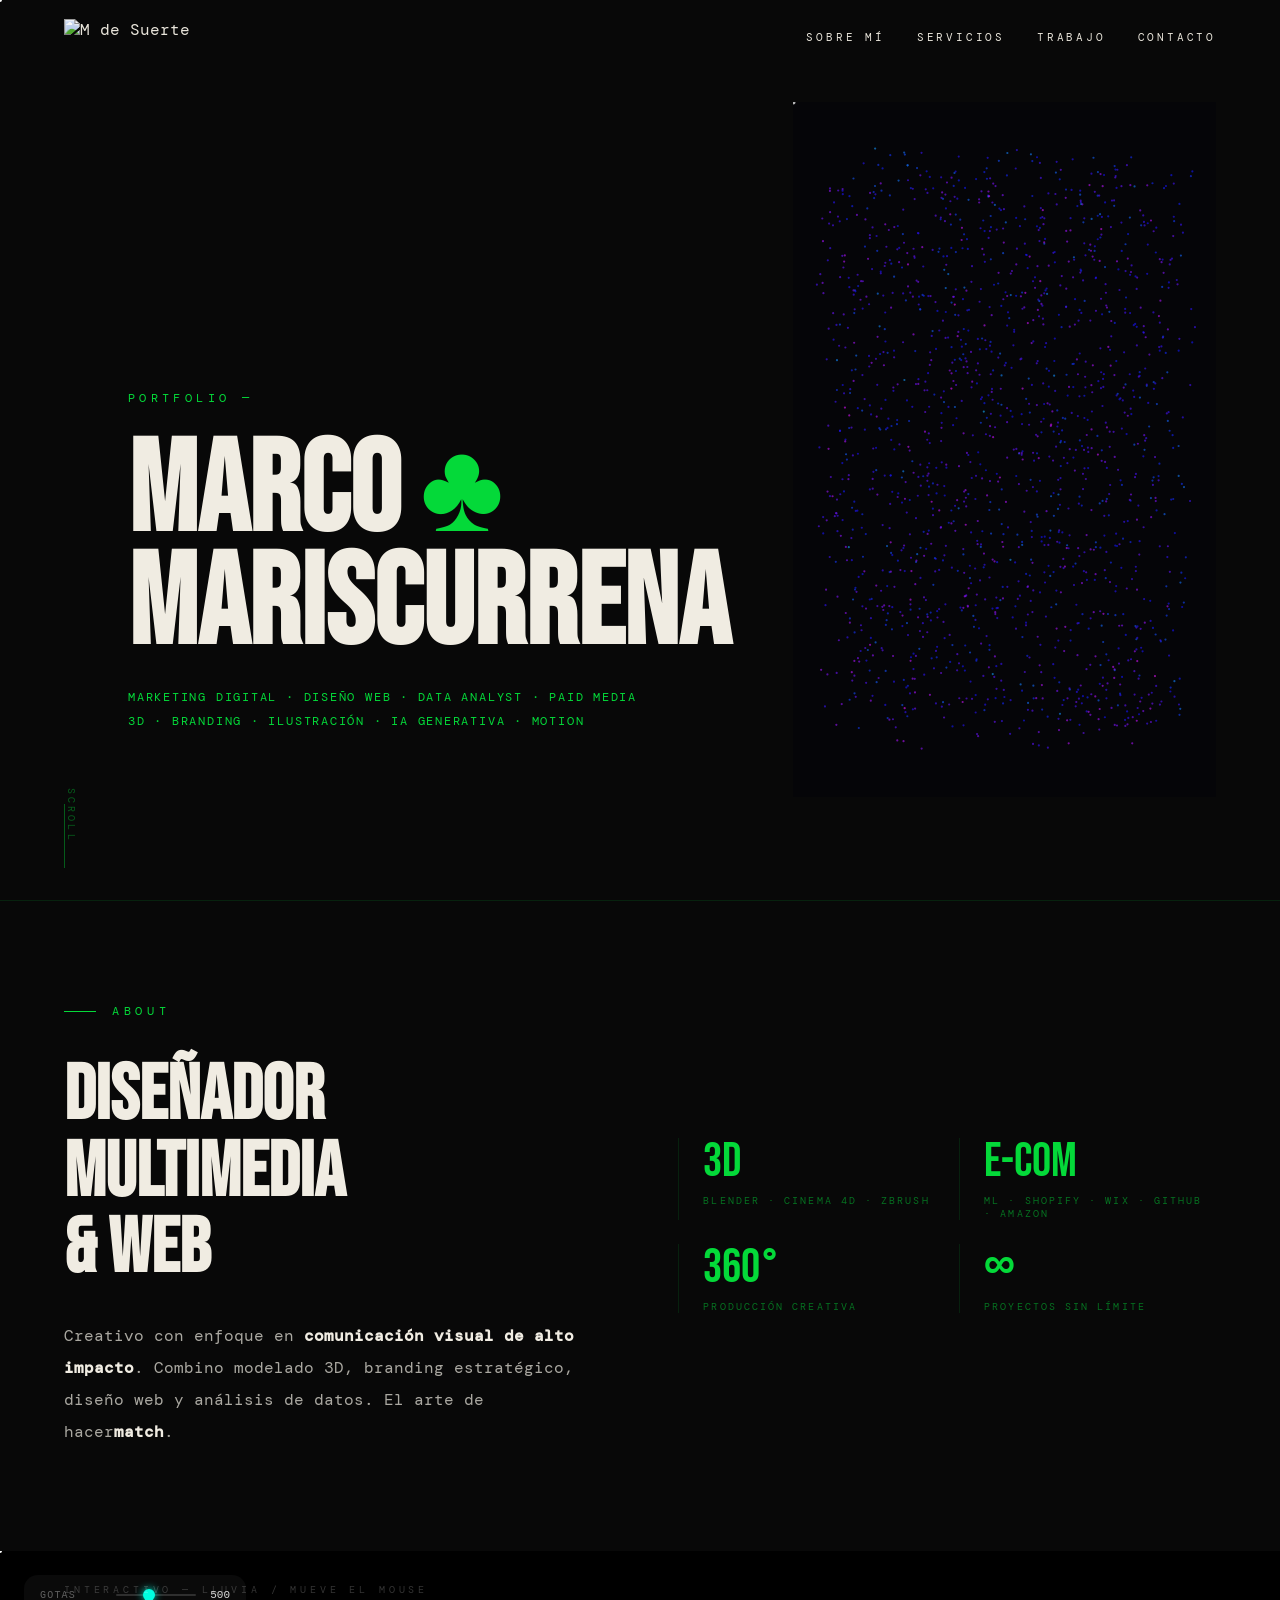
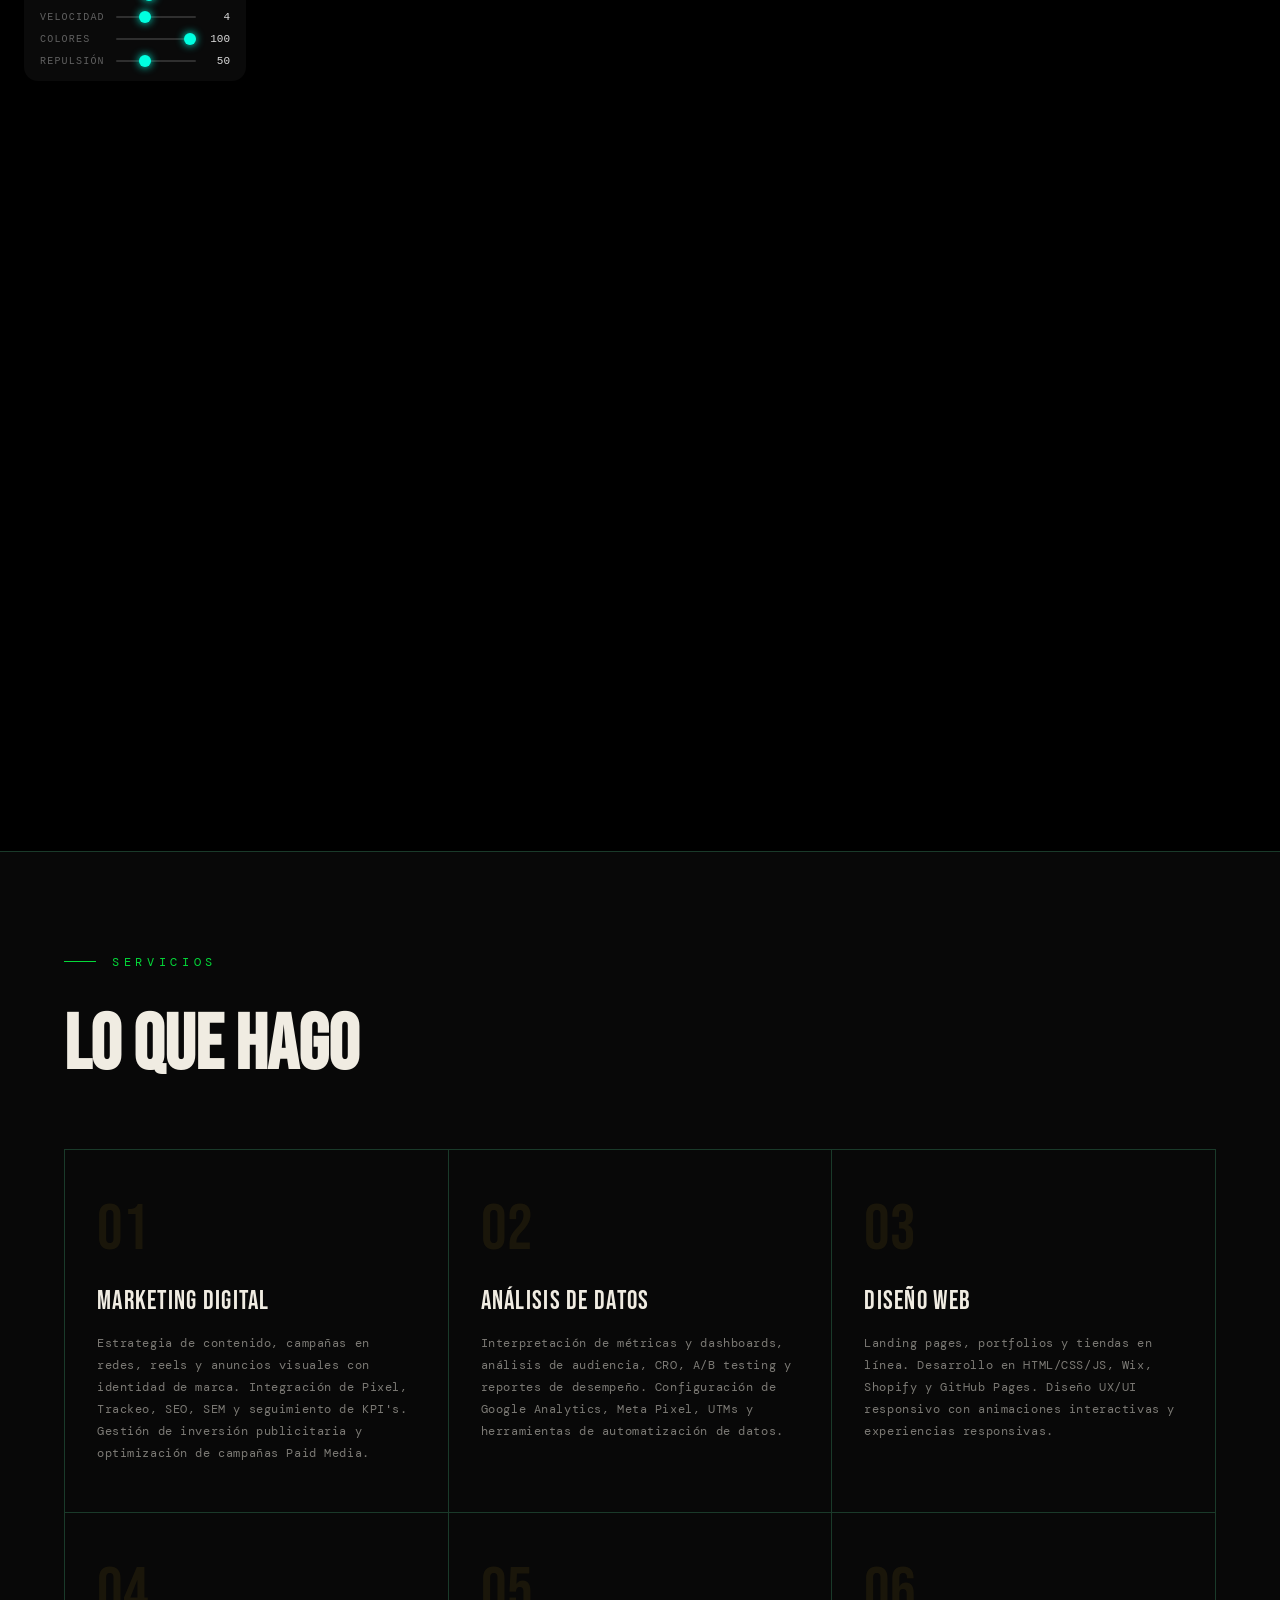
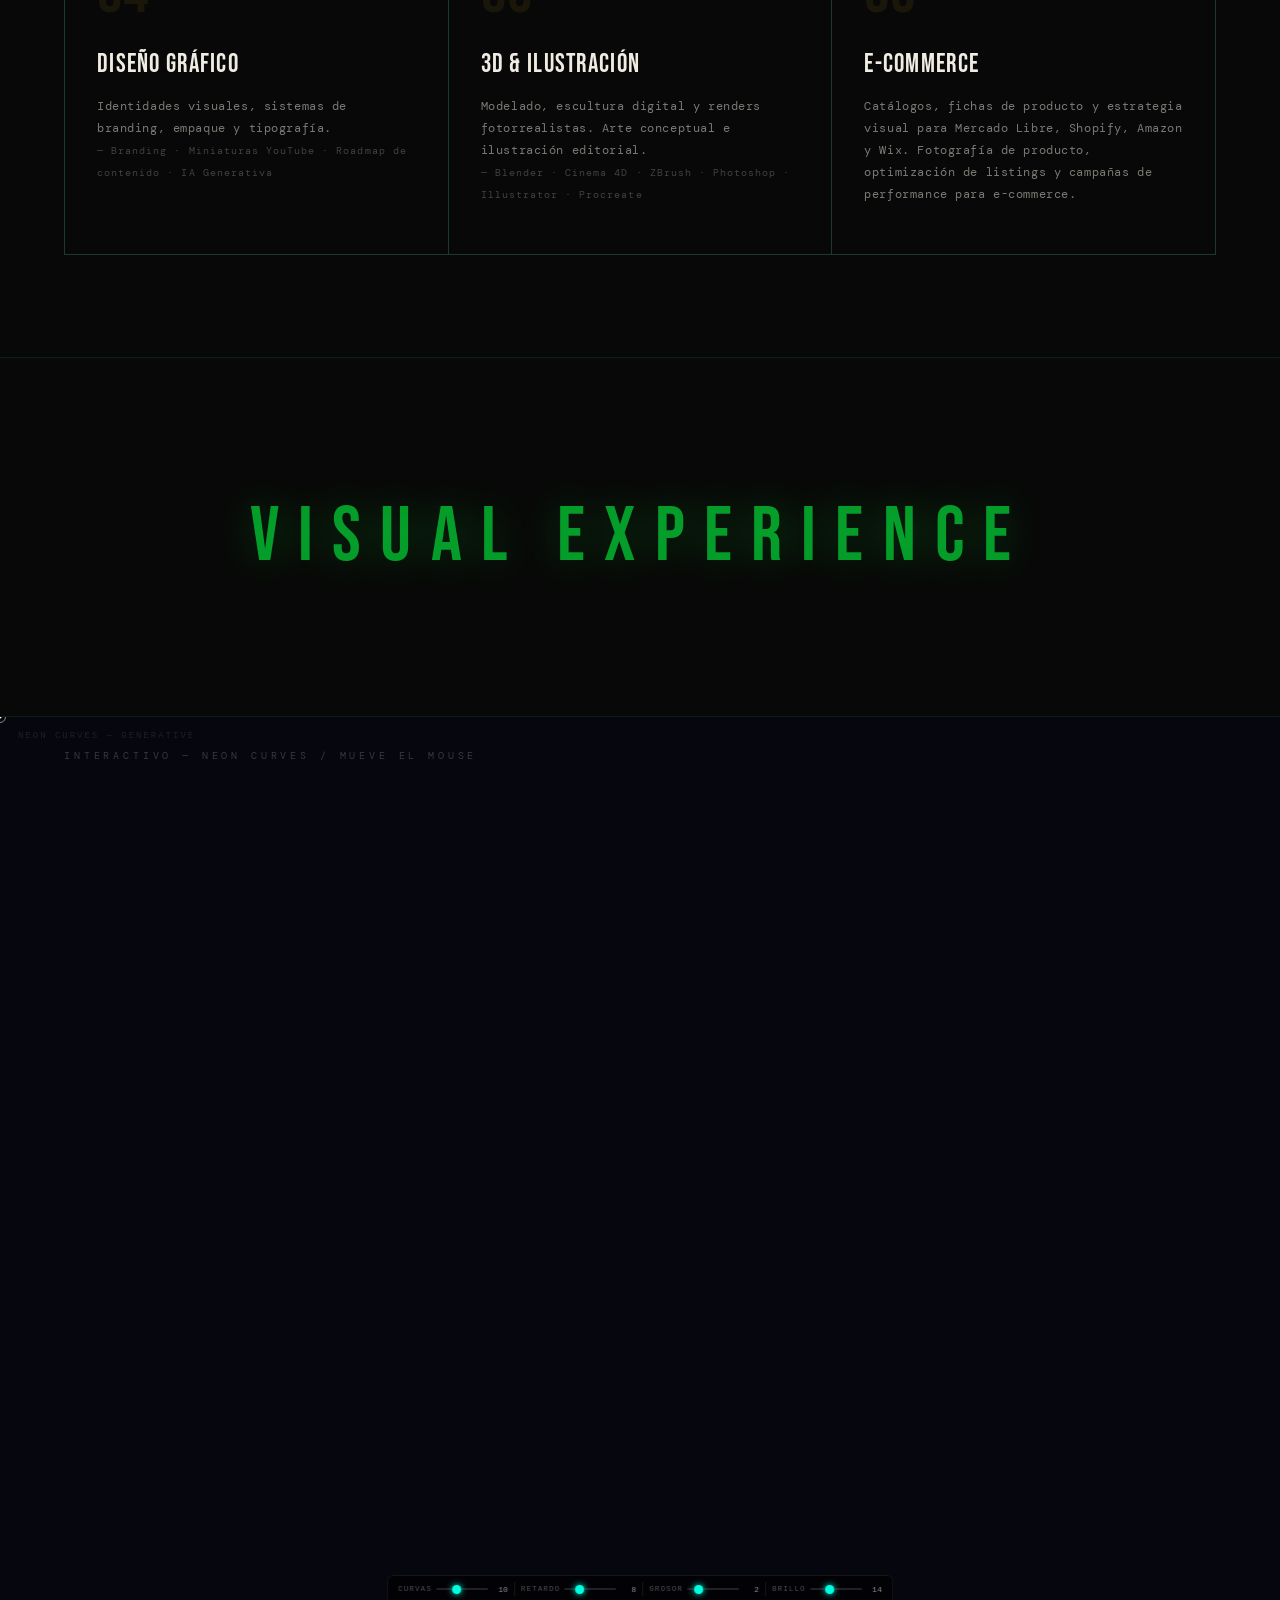
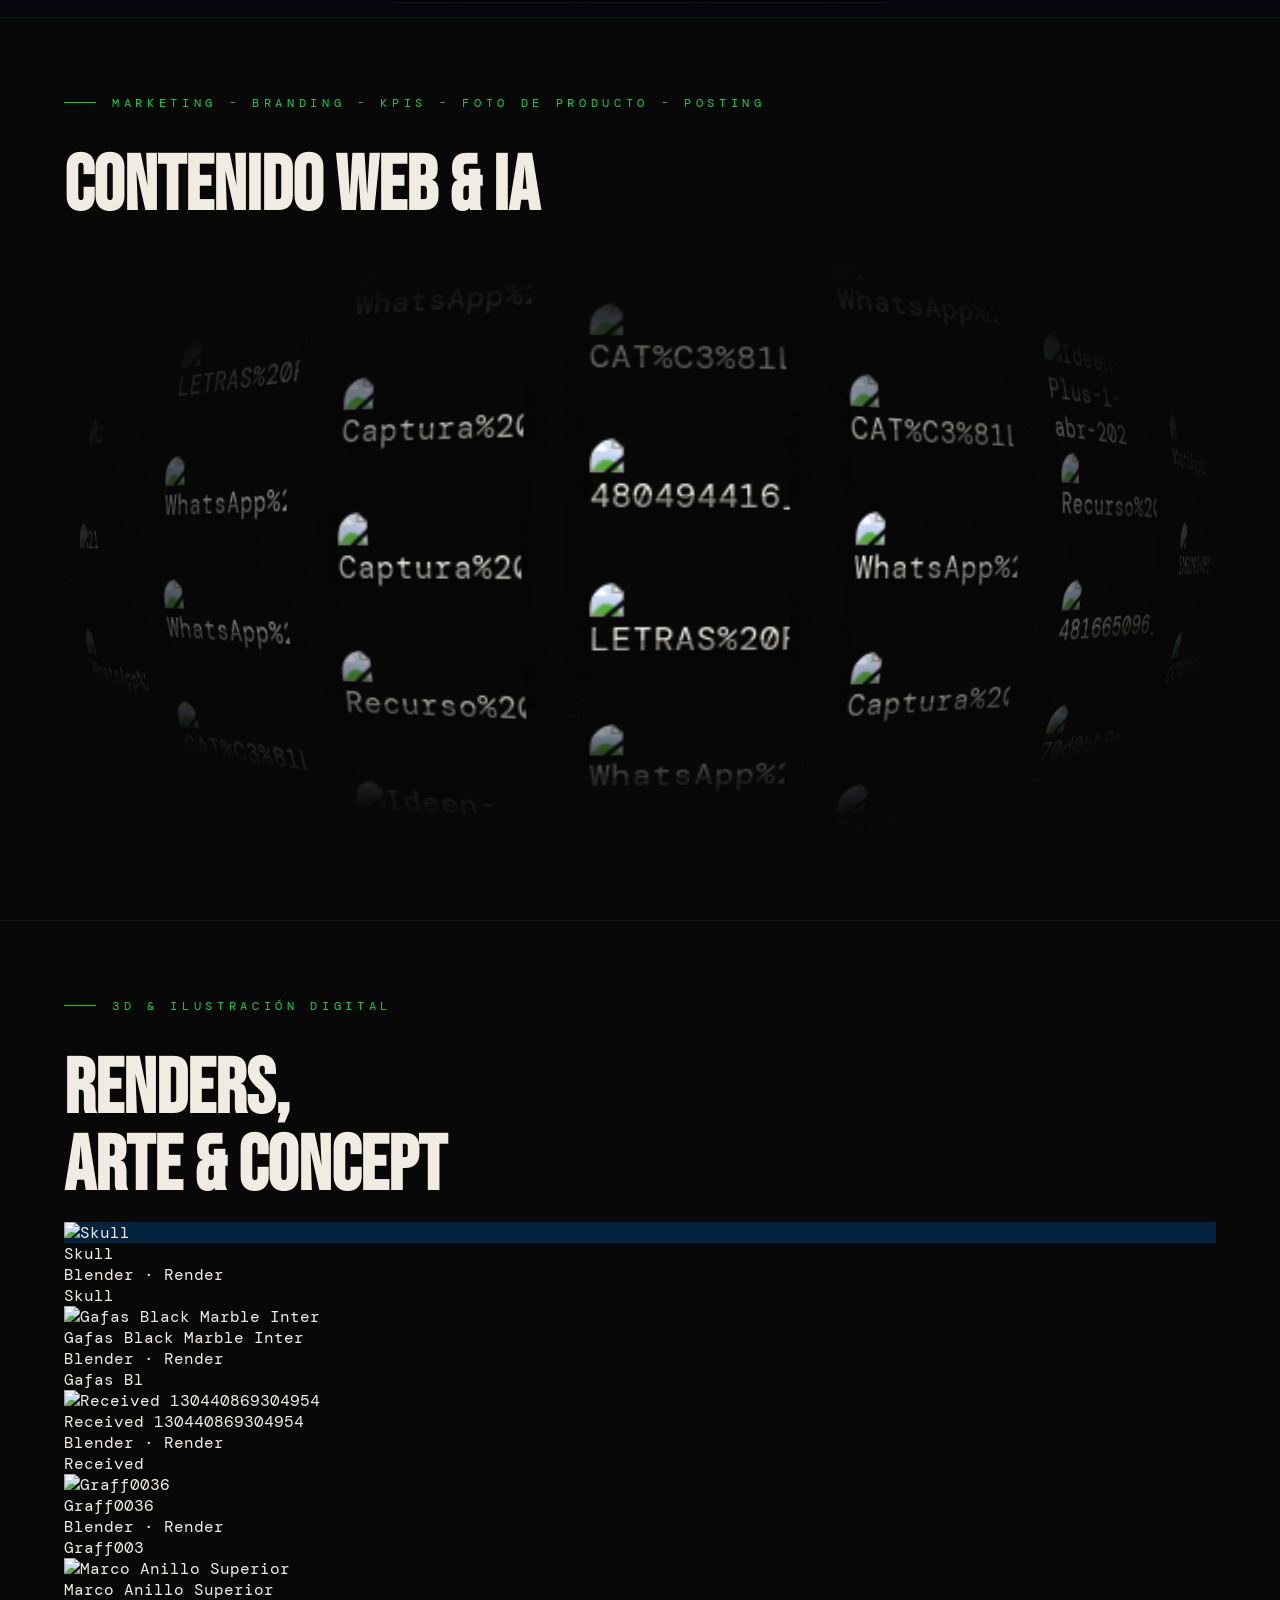
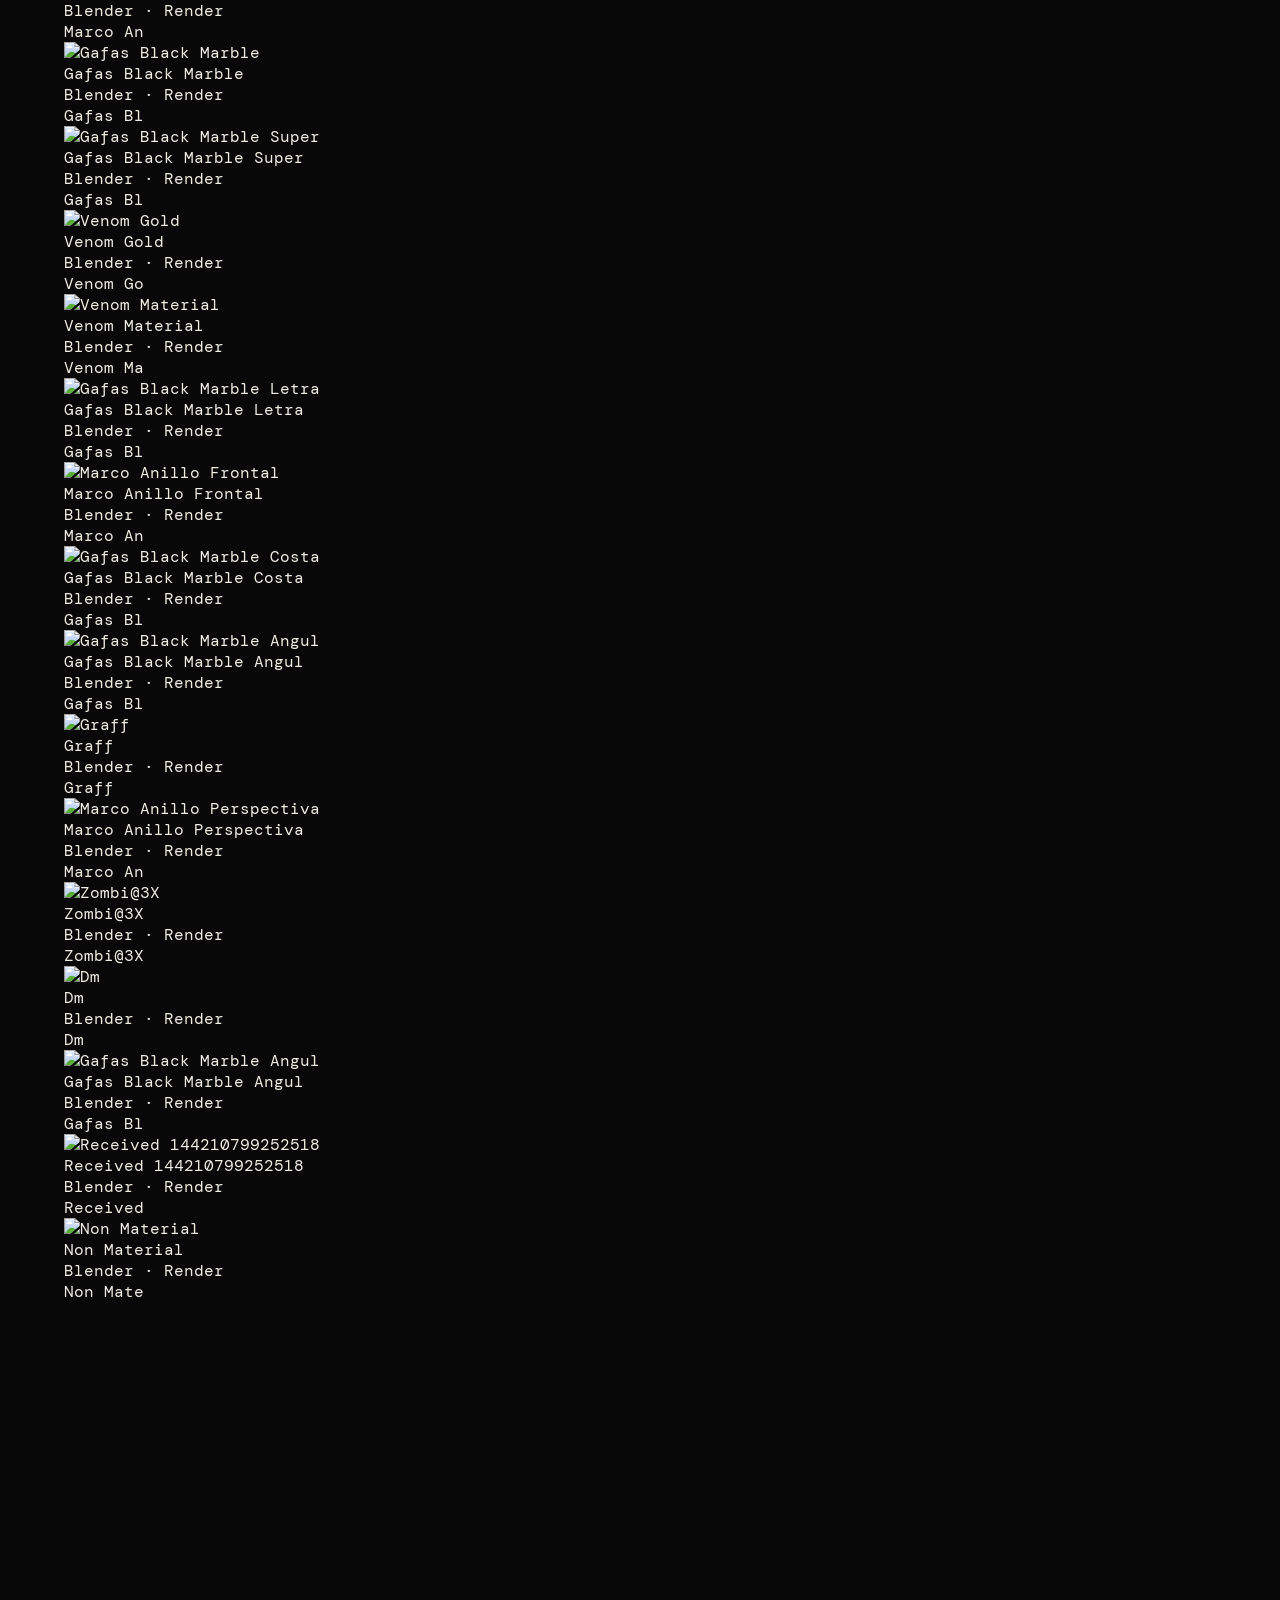
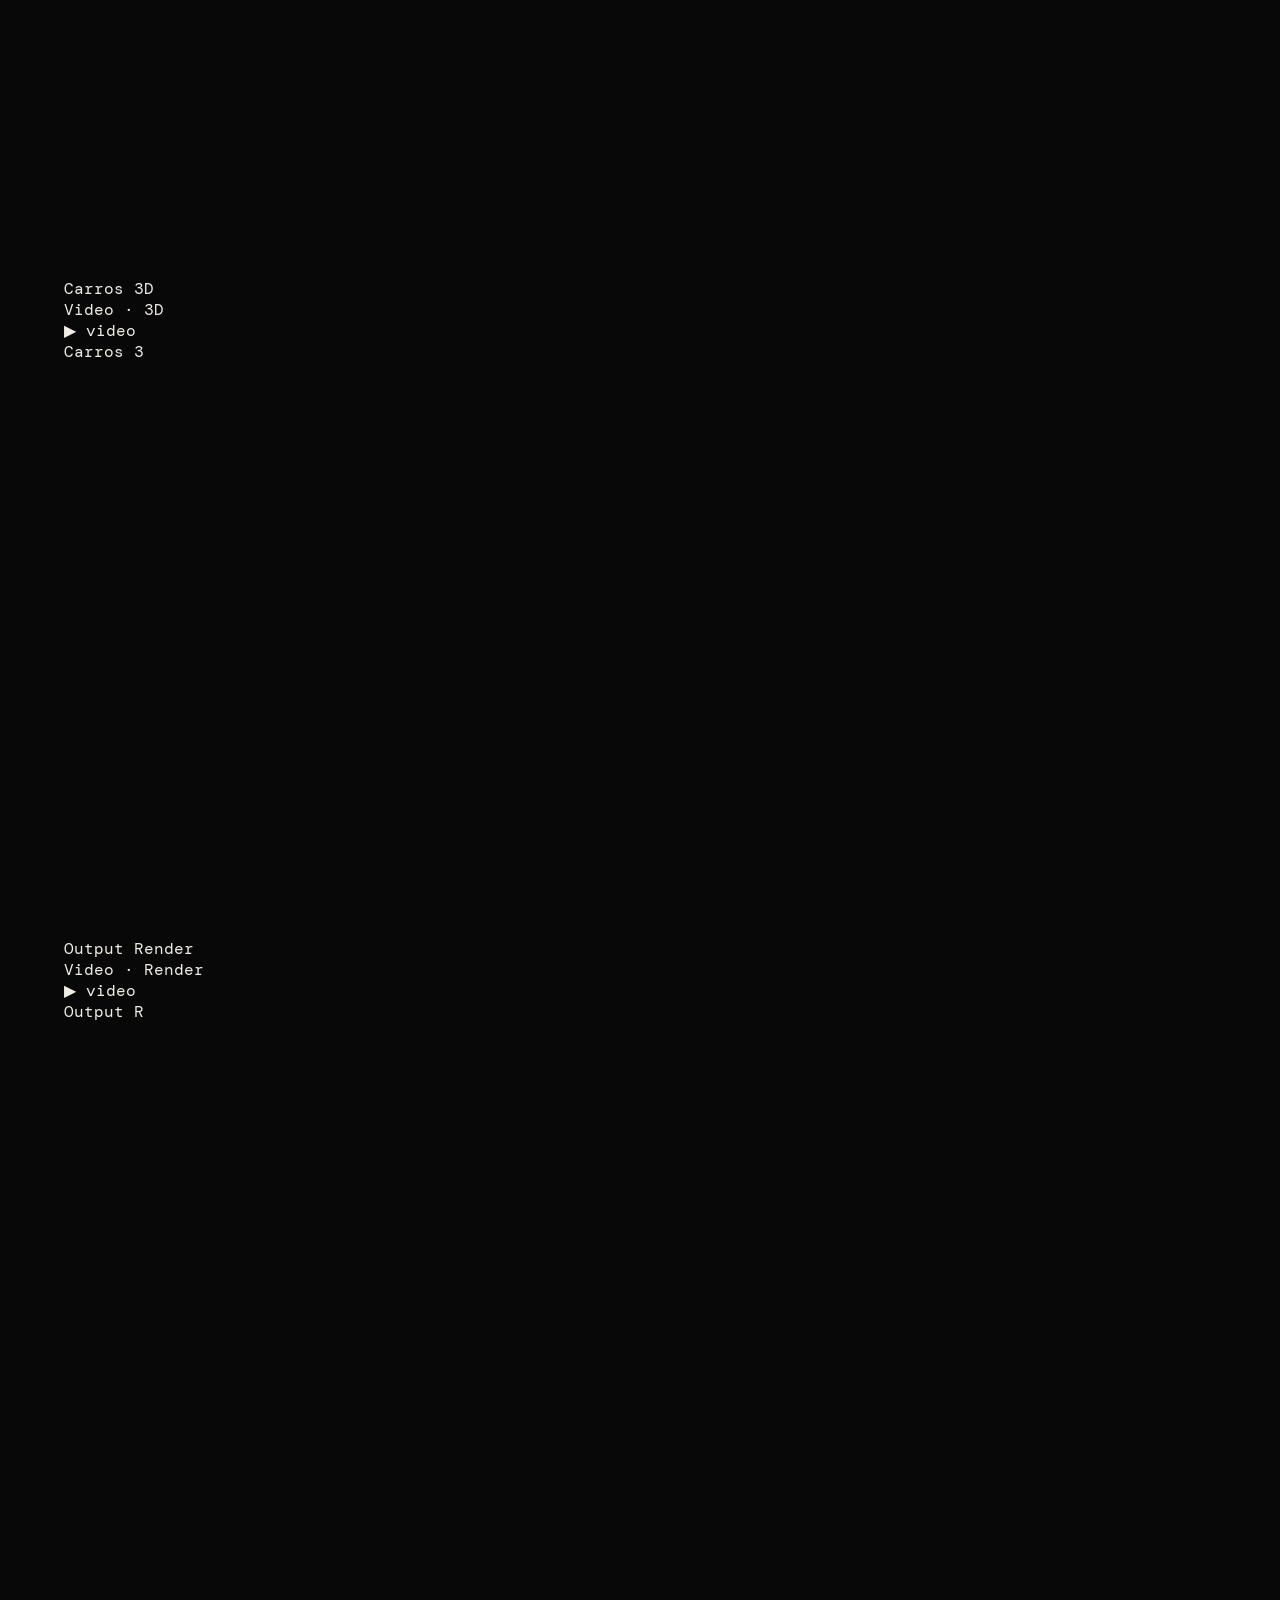
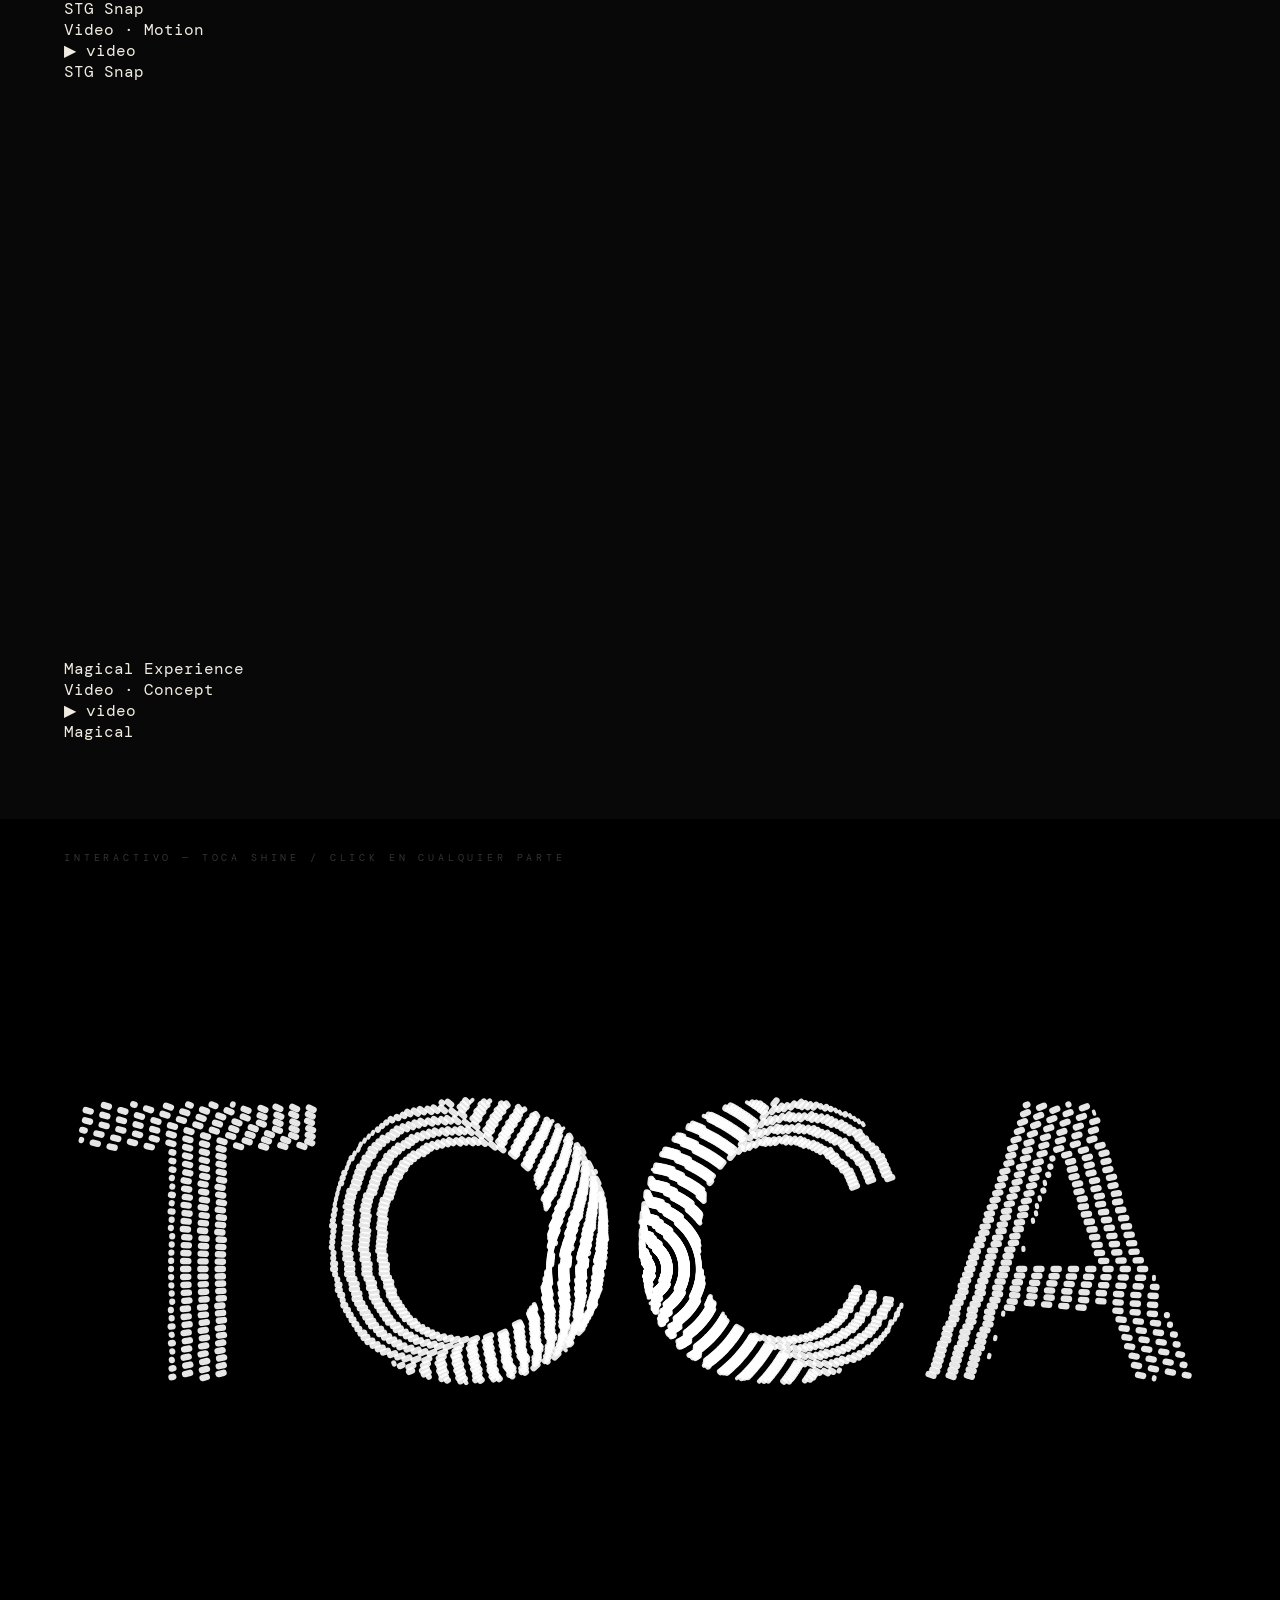
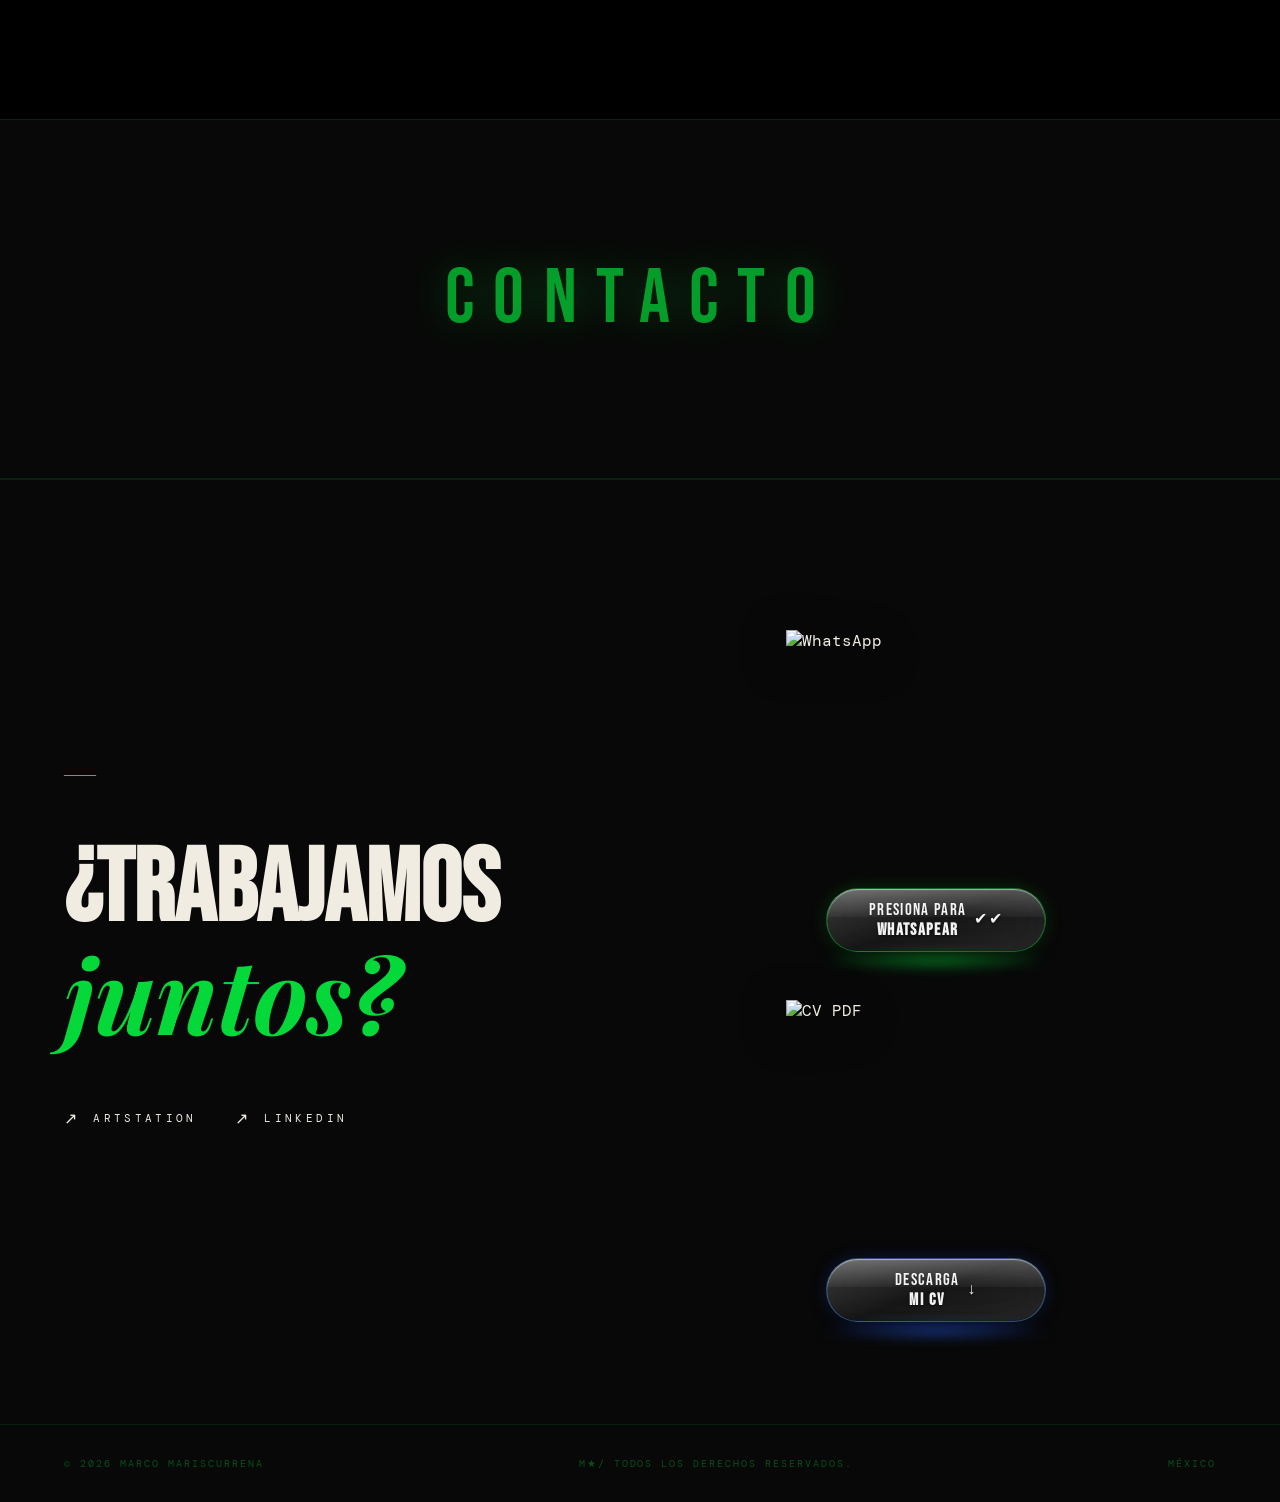
==== commit 409aa143: "Update index.html" ====
--- a/index.html
+++ b/index.html
@@ -6,12 +6,11 @@
   <title>M DE SUERTE — Marco Mariscurrena</title>
   <link rel="icon" type="image/png" href="favicon.png" type="image/png">
   <link href="https://fonts.googleapis.com/css2?family=Bebas+Neue&family=DM+Mono:ital,wght@0,300;0,400;1,300&family=Playfair+Display:ital@1&display=swap" rel="stylesheet"/>
-  <link rel="stylesheet" href="styles.css">
   <script src="https://cdnjs.cloudflare.com/ajax/libs/p5.js/1.9.0/p5.min.js"></script>
   <link rel="preconnect" href="https://raw.githubusercontent.com">
   <link rel="dns-prefetch" href="https://raw.githubusercontent.com">
   <link rel="preconnect" href="https://cdnjs.cloudflare.com">
-
+  <link rel="stylesheet" href="styles.css">
 </head>
 <body>
  
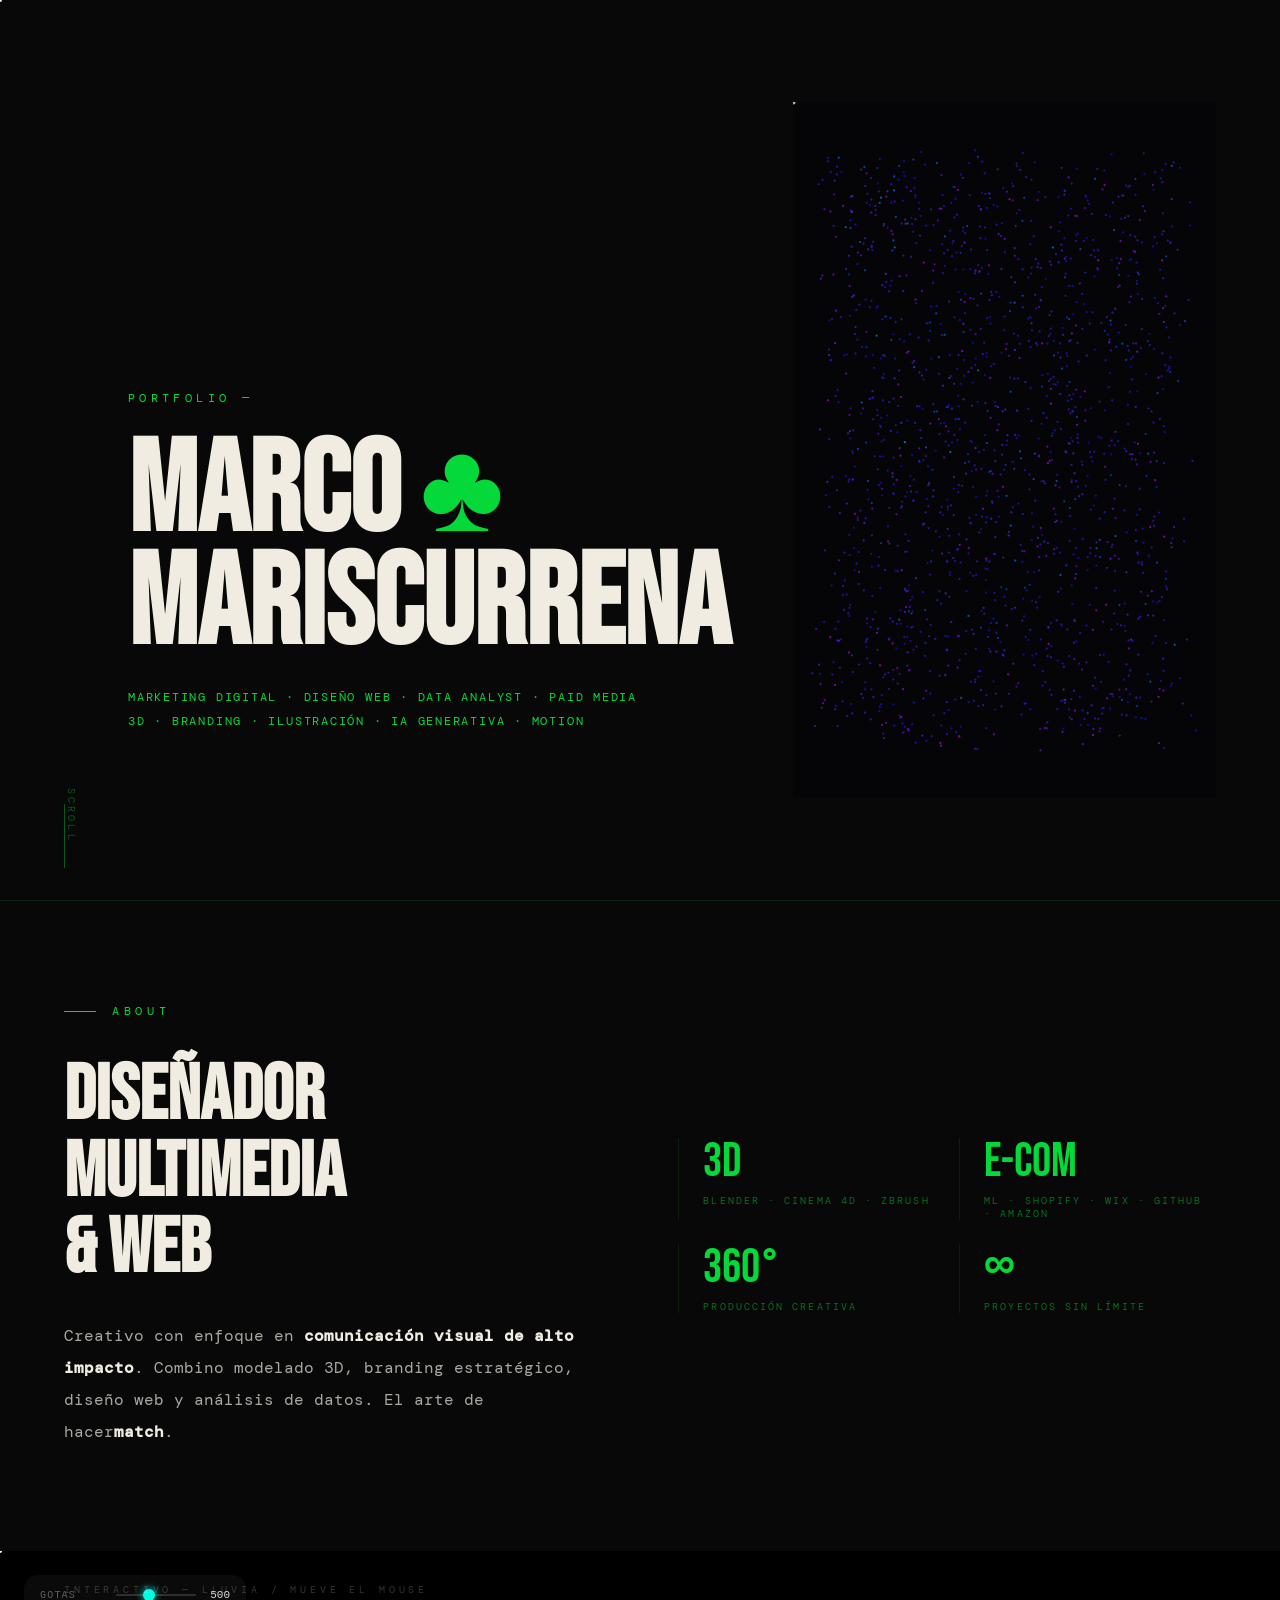
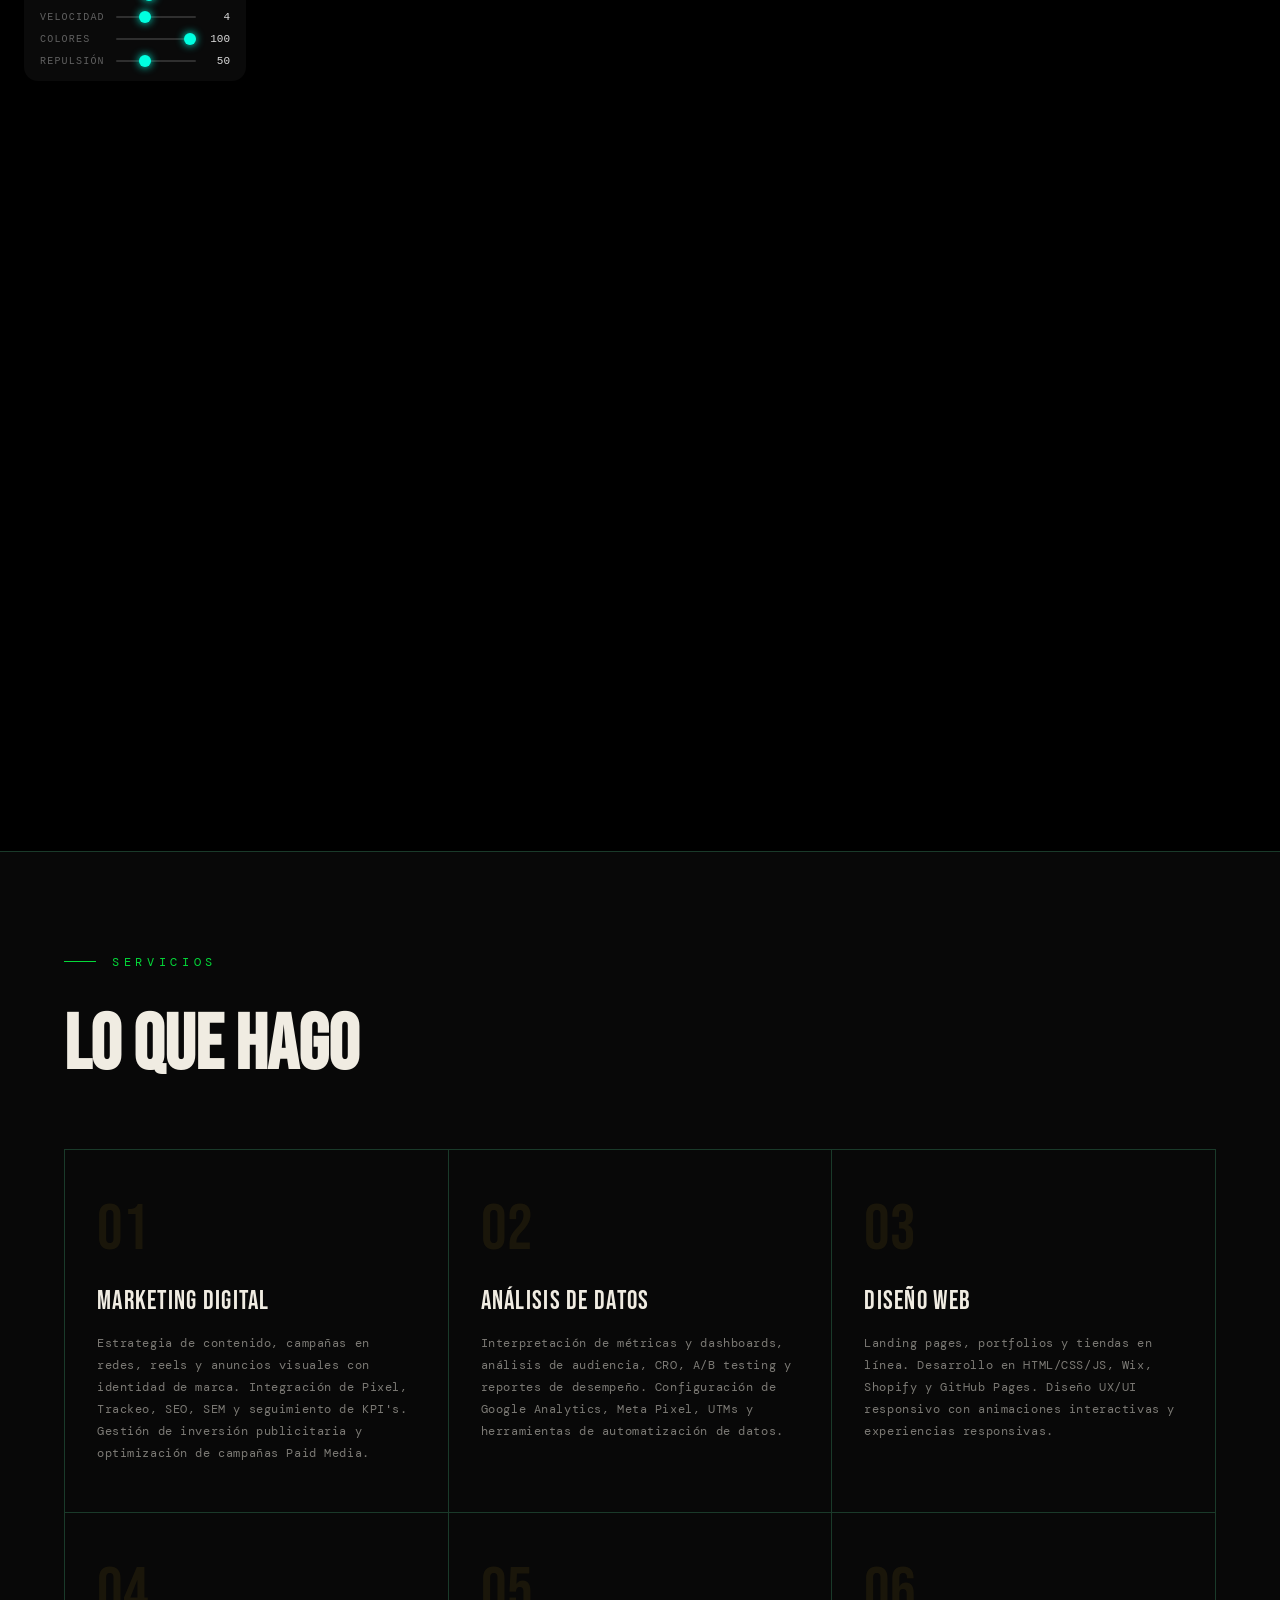
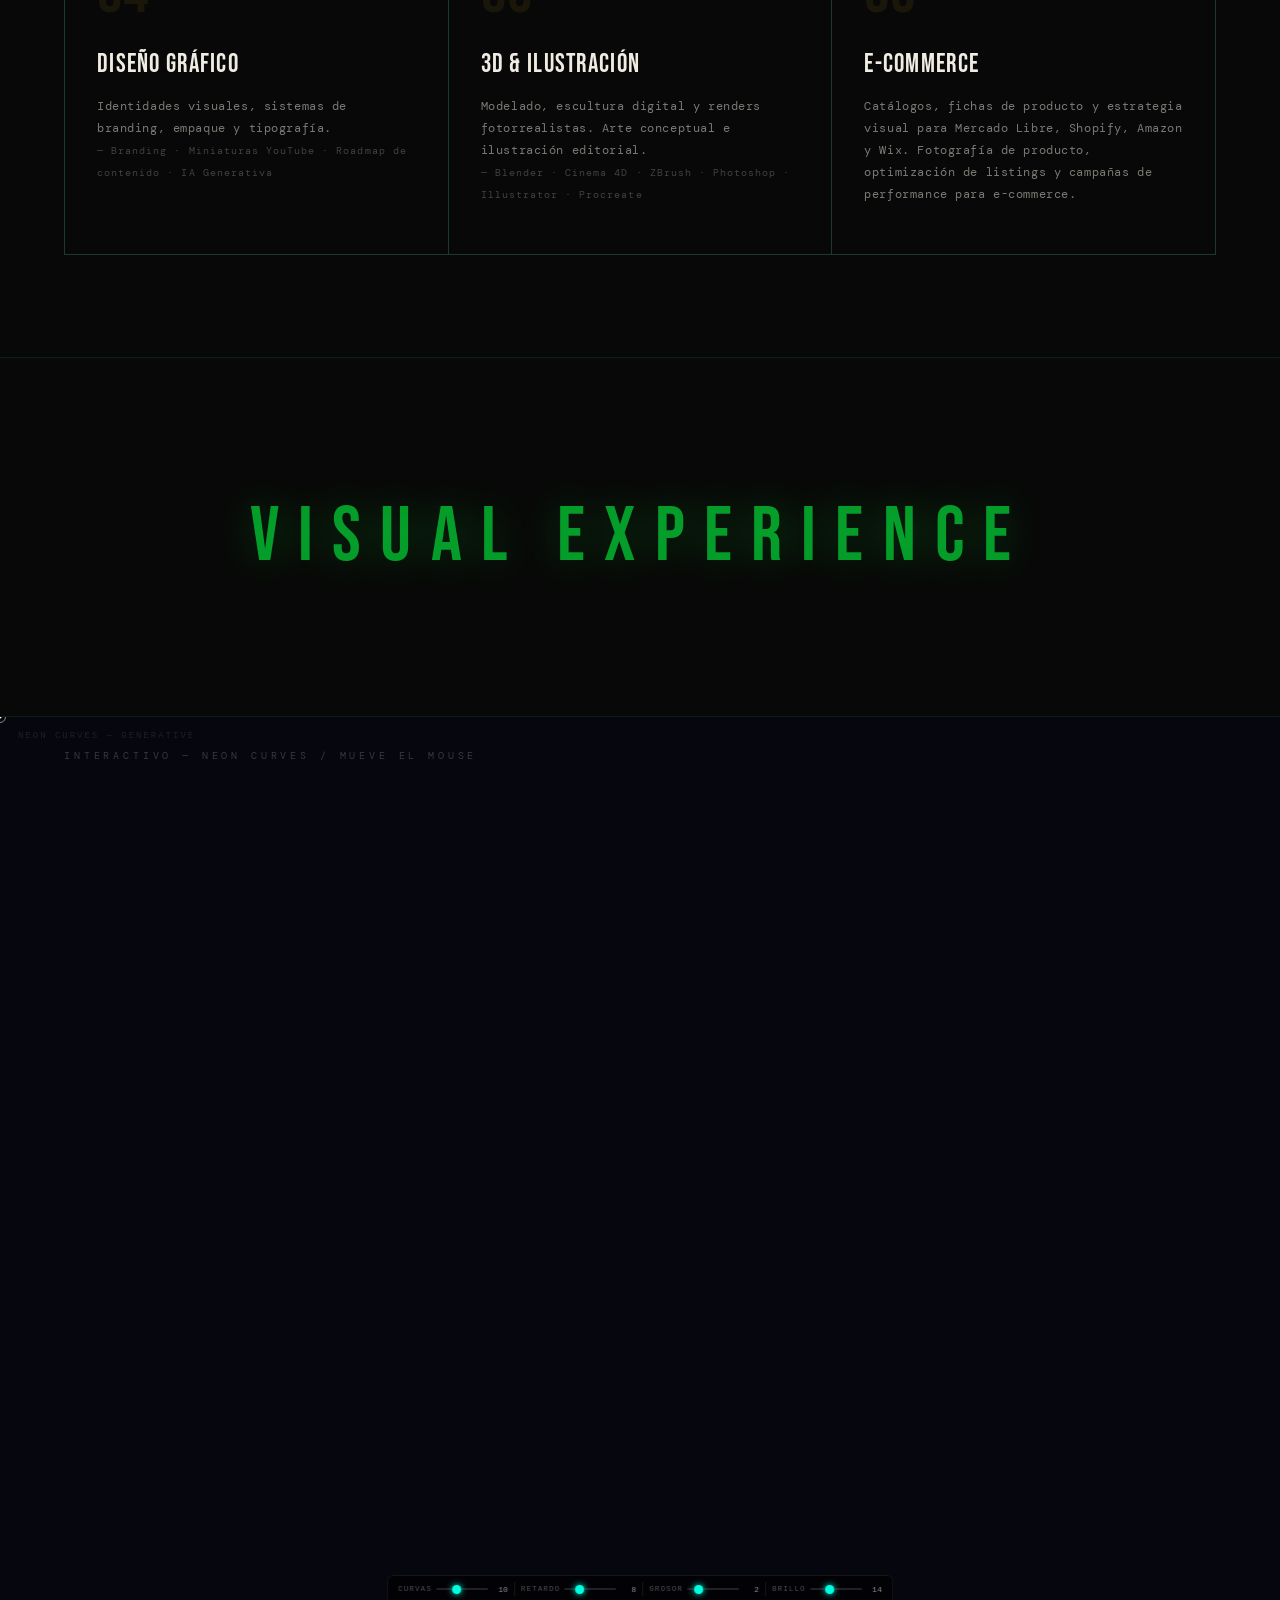
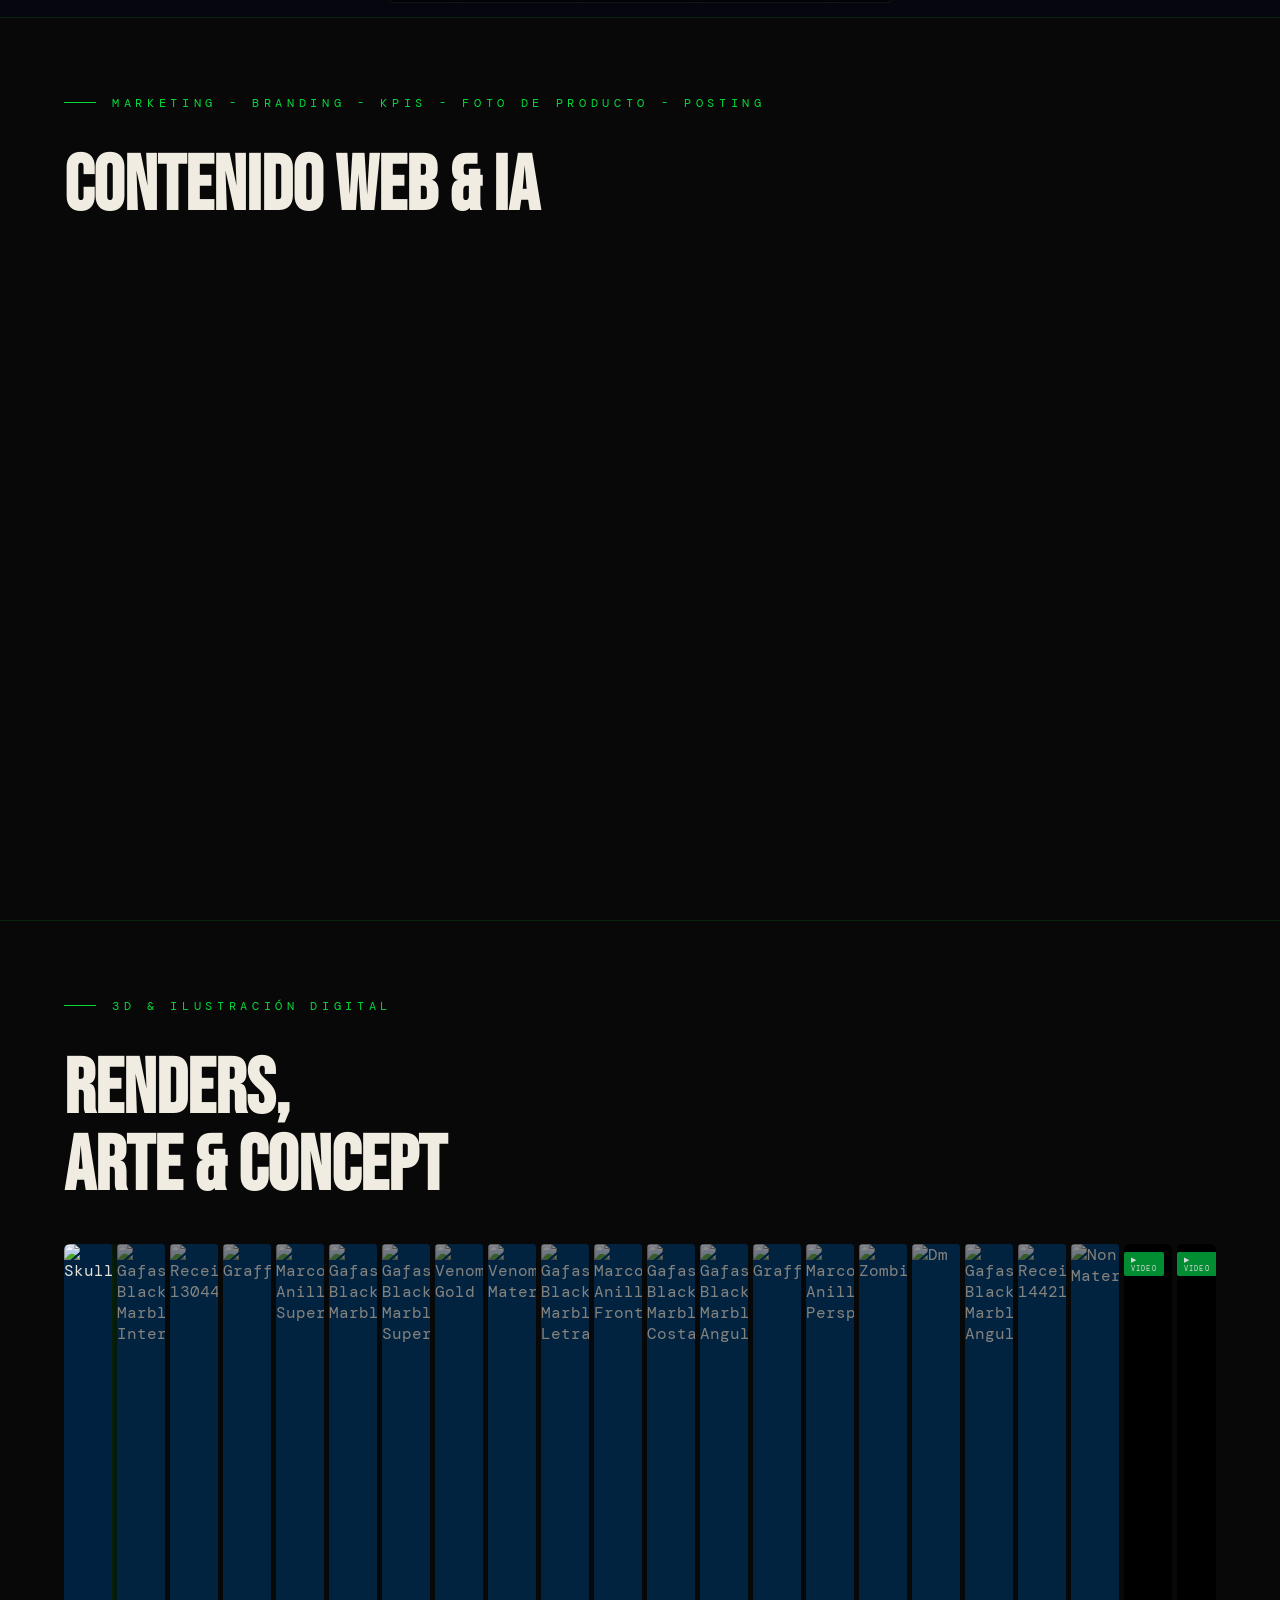
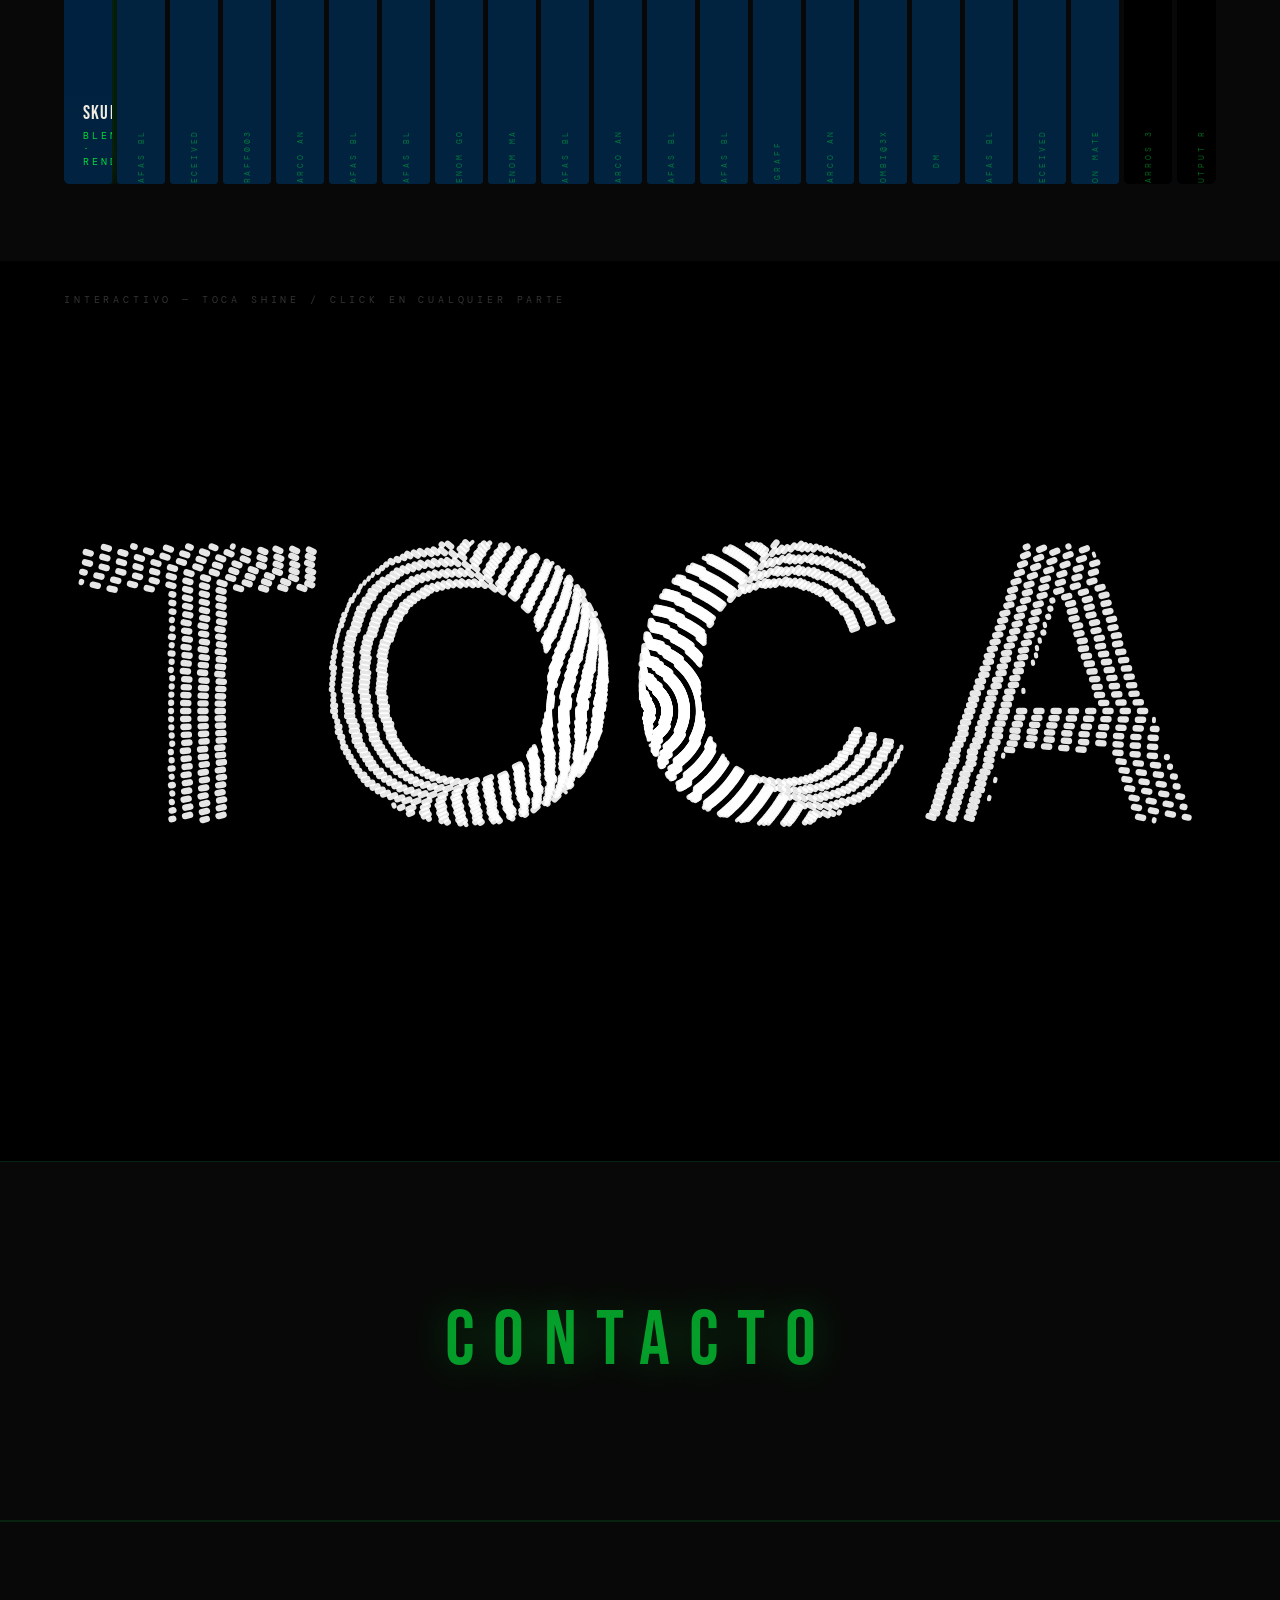
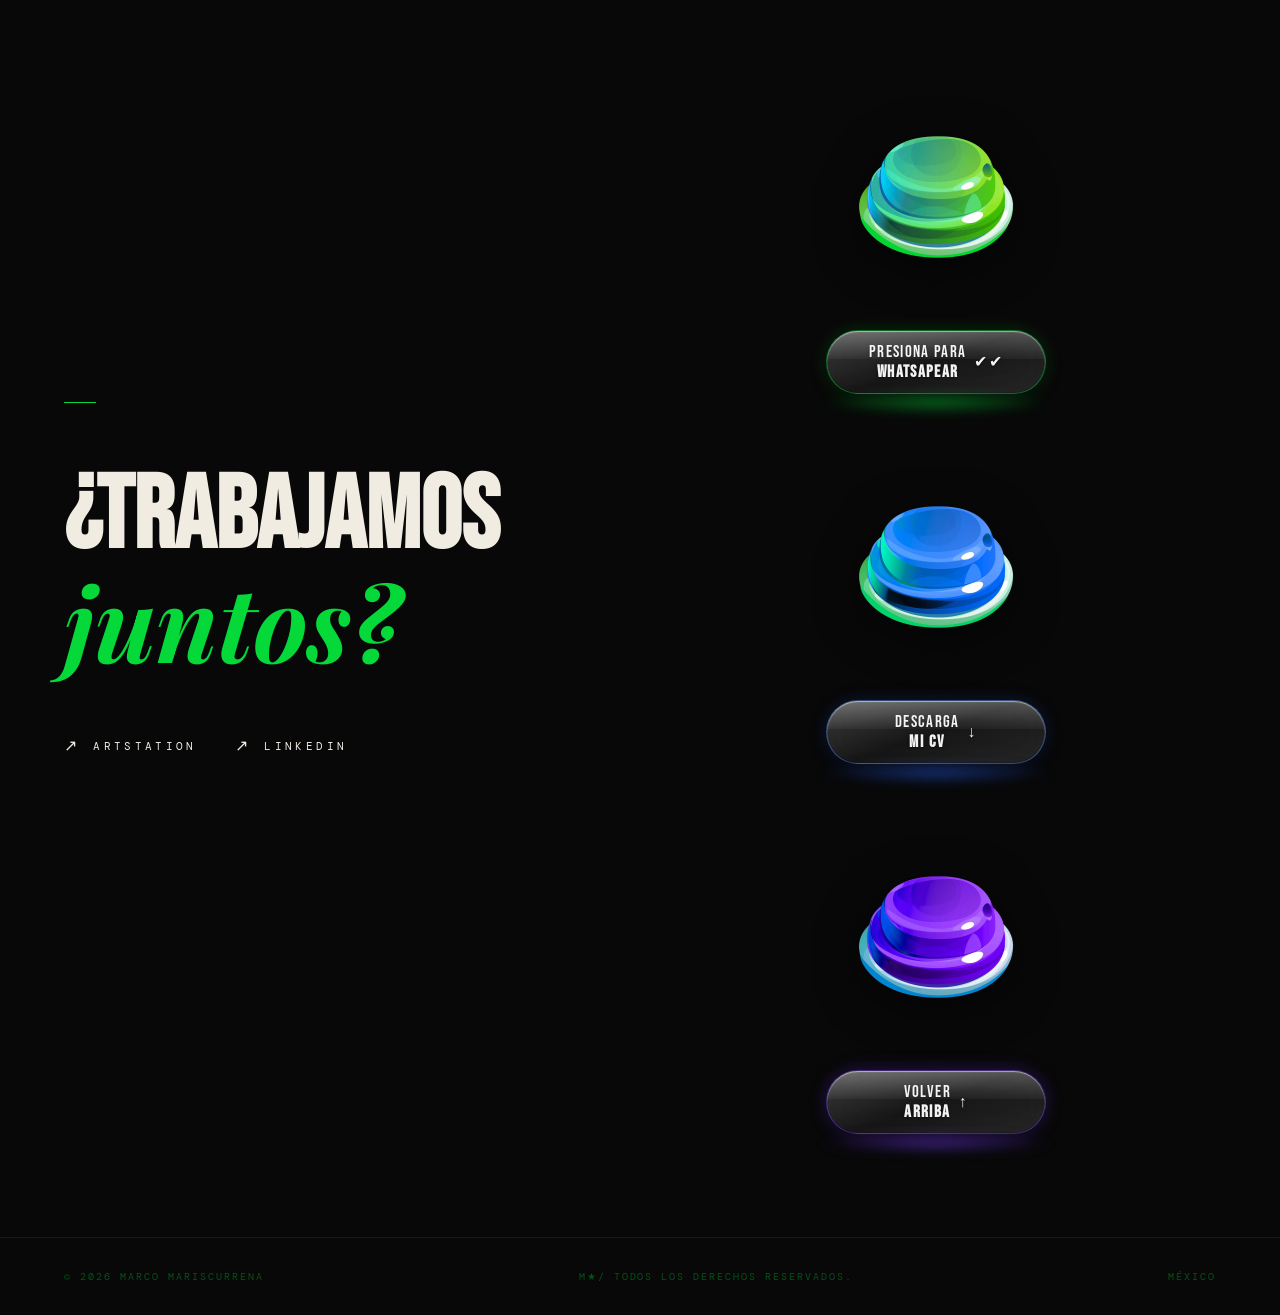
==== commit 0426b04a: "Update index.html" ====
--- a/index.html
+++ b/index.html
@@ -4,7 +4,7 @@
   <meta charset="UTF-8"/>
   <meta name="viewport" content="width=device-width, initial-scale=1.0"/>
   <title>M DE SUERTE — Marco Mariscurrena</title>
-  <link rel="icon" type="image/png" href="favicon.png" type="image/png">
+  <link rel="icon" type="image/png" href="[data-uri]"/>
   <link href="https://fonts.googleapis.com/css2?family=Bebas+Neue&family=DM+Mono:ital,wght@0,300;0,400;1,300&family=Playfair+Display:ital@1&display=swap" rel="stylesheet"/>
   <script src="https://cdnjs.cloudflare.com/ajax/libs/p5.js/1.9.0/p5.min.js"></script>
   <link rel="preconnect" href="https://raw.githubusercontent.com">
@@ -24,7 +24,7 @@
 </div>
  
 <nav>
-  <div class="logo"><img src="logo.png" alt="M de Suerte"/></div>
+  <div class="logo"><img src="[data-uri]" alt="M de Suerte"/></div>
   <ul>
     <li><a href="#about">Sobre mí</a></li>
     <li><a href="#services">Servicios</a></li>
@@ -36,7 +36,7 @@
 <main>
  
   <!-- HERO -->
-  <section id="hero">
+  <section id="hero"  style="scroll-margin-top:0">
     <div class="hero-left">
       <div class="label">Portfolio — </div>
       <h1>Marco <em>♣</em><br>Mariscurrena</h1>
@@ -260,7 +260,7 @@
         <div class="option">
           <div class="icon">
             <video autoplay muted loop playsinline>
-              <source src="https://raw.githubusercontent.com/dmcontacto56-rgb/MdeSuerte/45c944be8298bf43d8517cf94db35ef899fabef4/output.mp4" type="video/mp4"/>
+              <source src="https://github.com/dmcontacto56-rgb/MdeSuerte/blob/a30f64ebdc84c22d62aa8c36619bd414cfd55430/output.mp4" type="video/mp4"/>
             </video>
           </div>
           <div class="info"><div class="main">Output Render</div><div class="sub">Video · Render</div></div>
@@ -323,7 +323,7 @@
       <div class="arcade-item" id="btn-whatsapp">
         <div class="arcade-mount">
           <div class="arcade-shadow"></div>
-          <img class="arcade-img" src="arcade-btn-off-0.png" data-off="arcade-btn-off-0.png" data-on="arcade-btn-on-0.png" alt="WhatsApp"/>
+          <img class="arcade-img" src="[data-uri]" data-off="[data-uri]" data-on="[data-uri]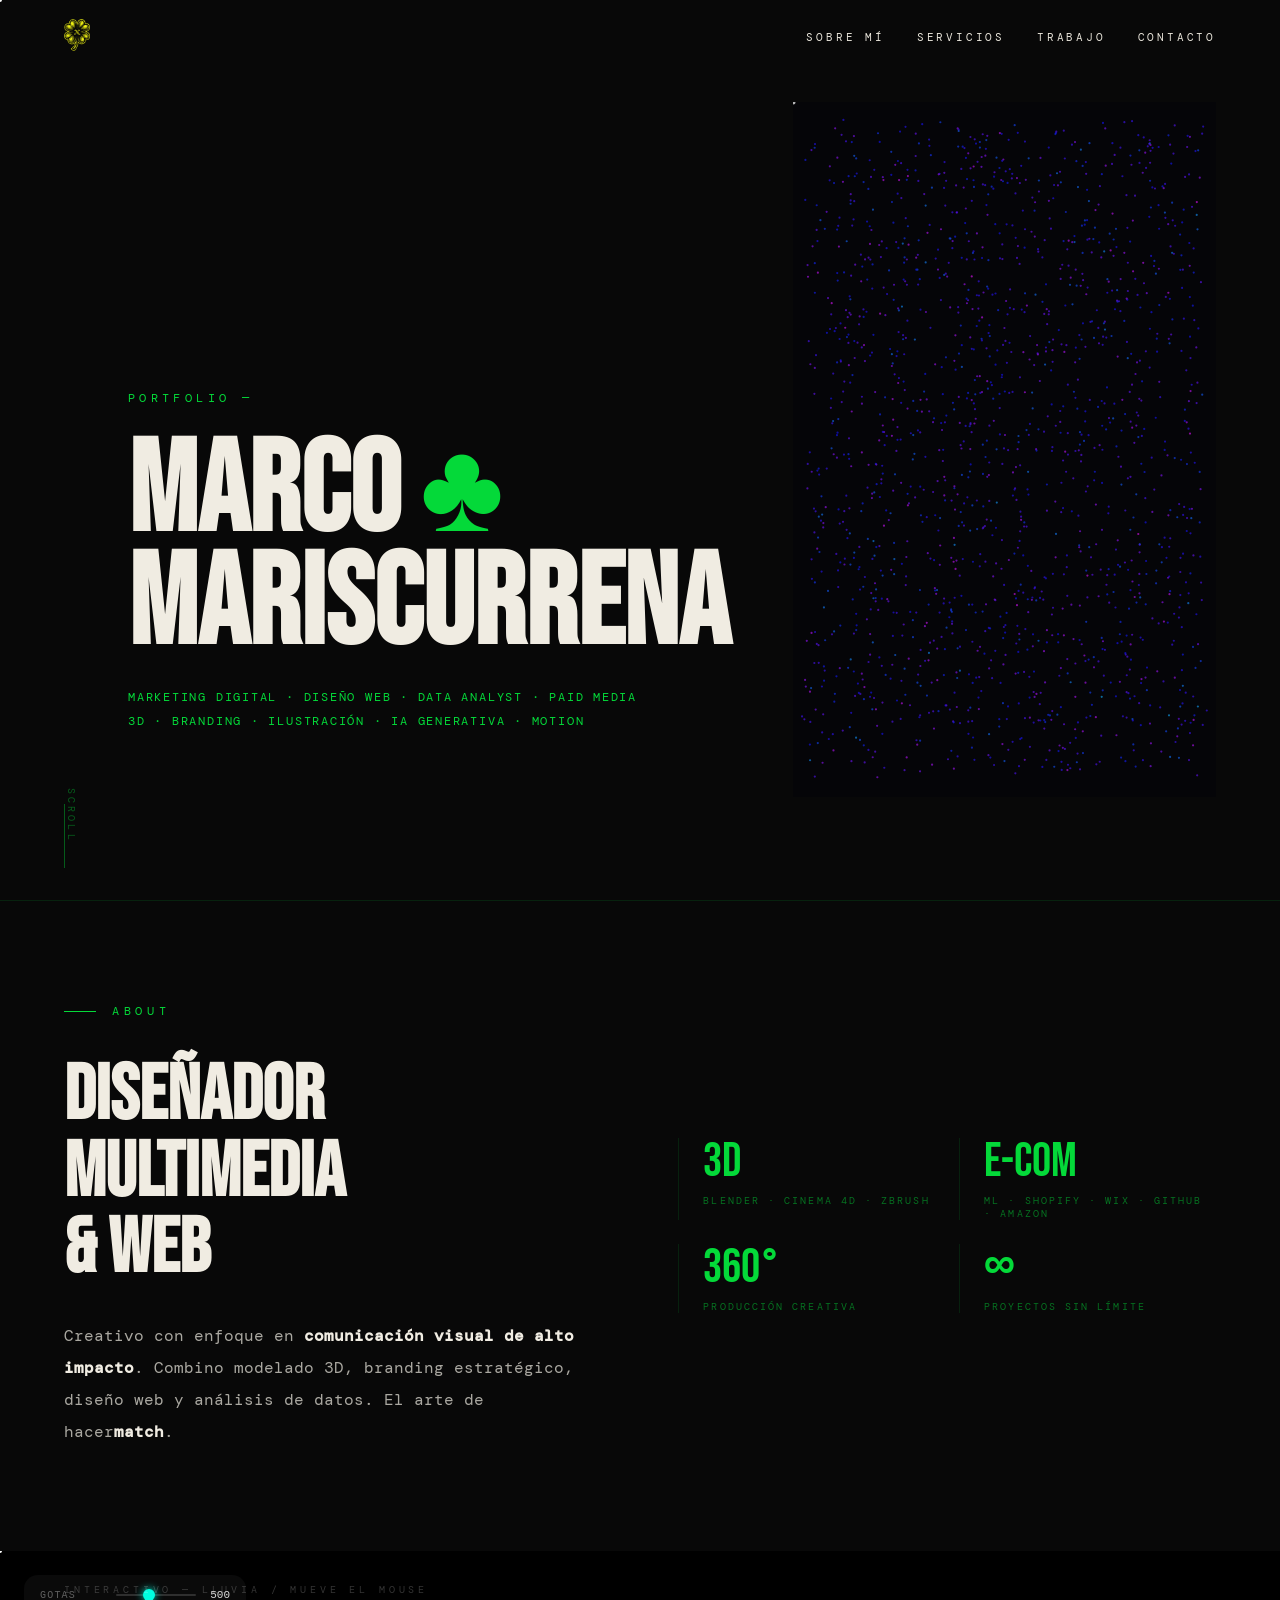
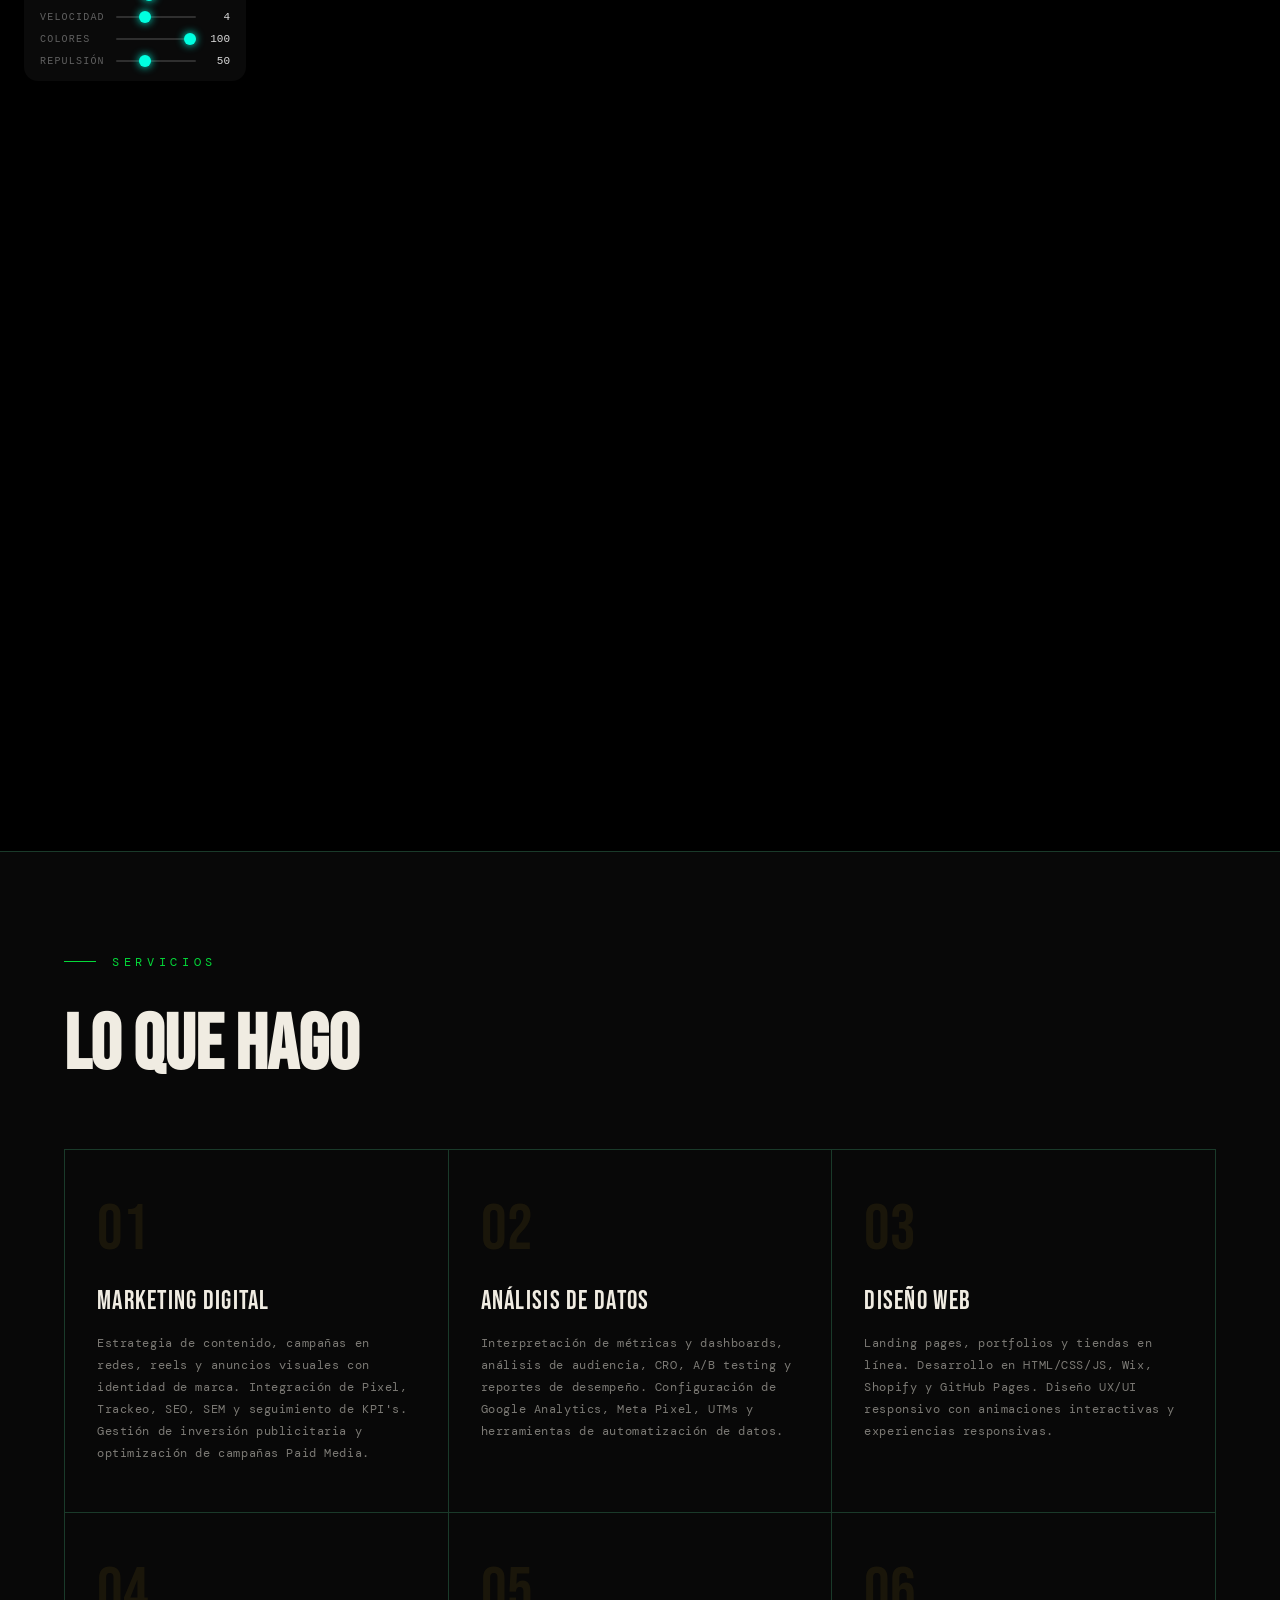
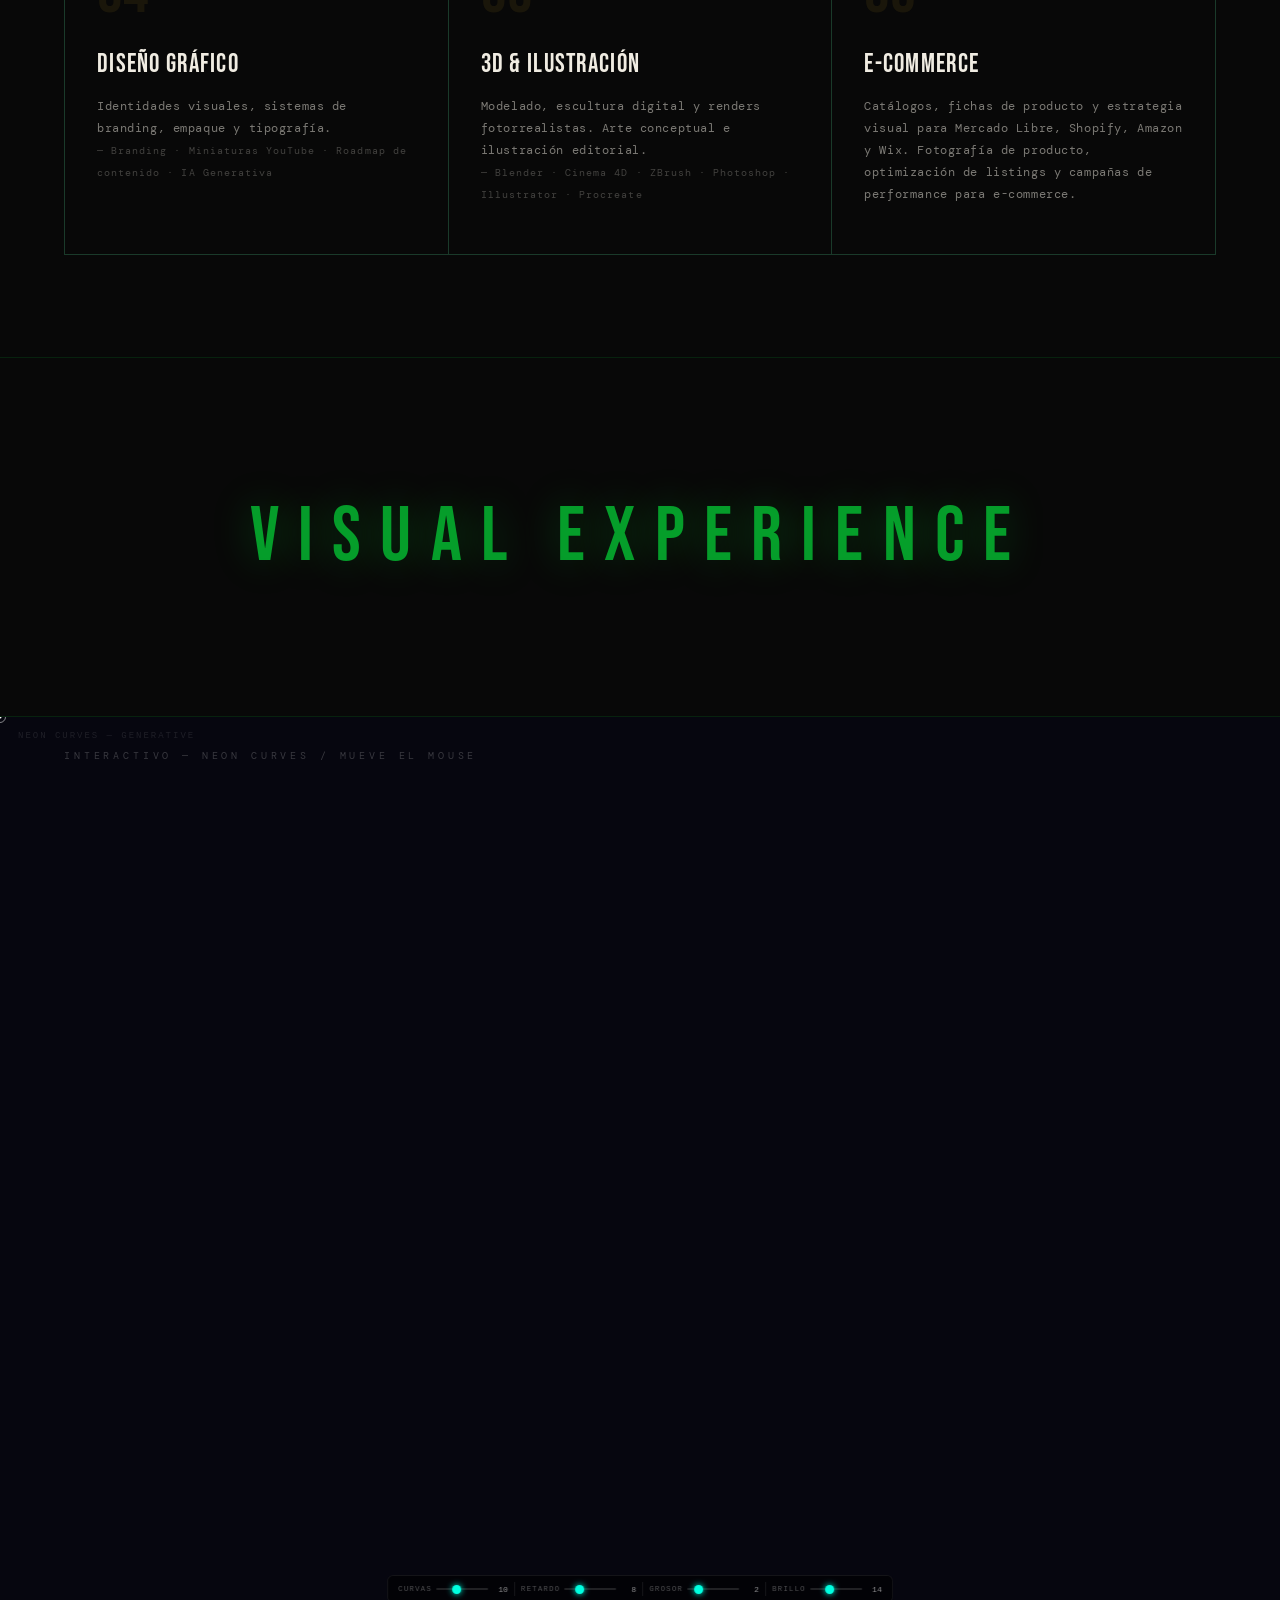
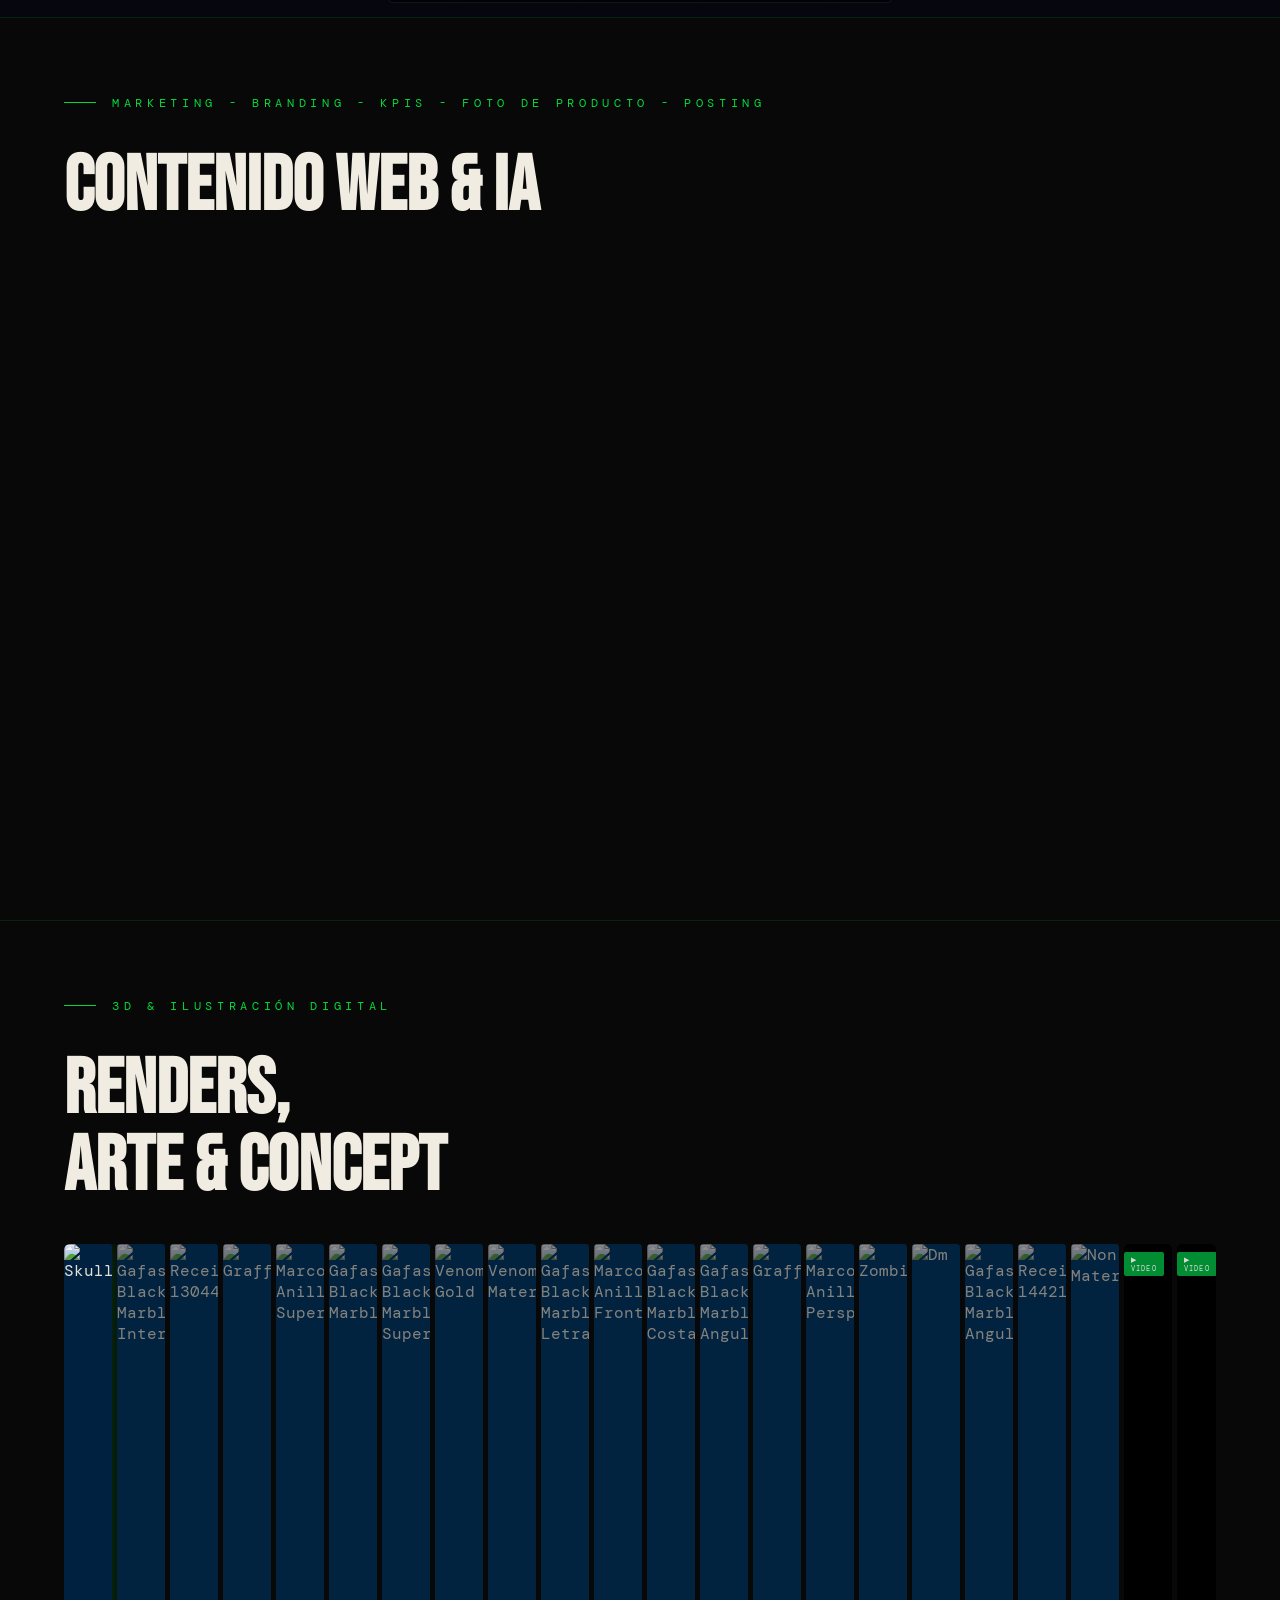
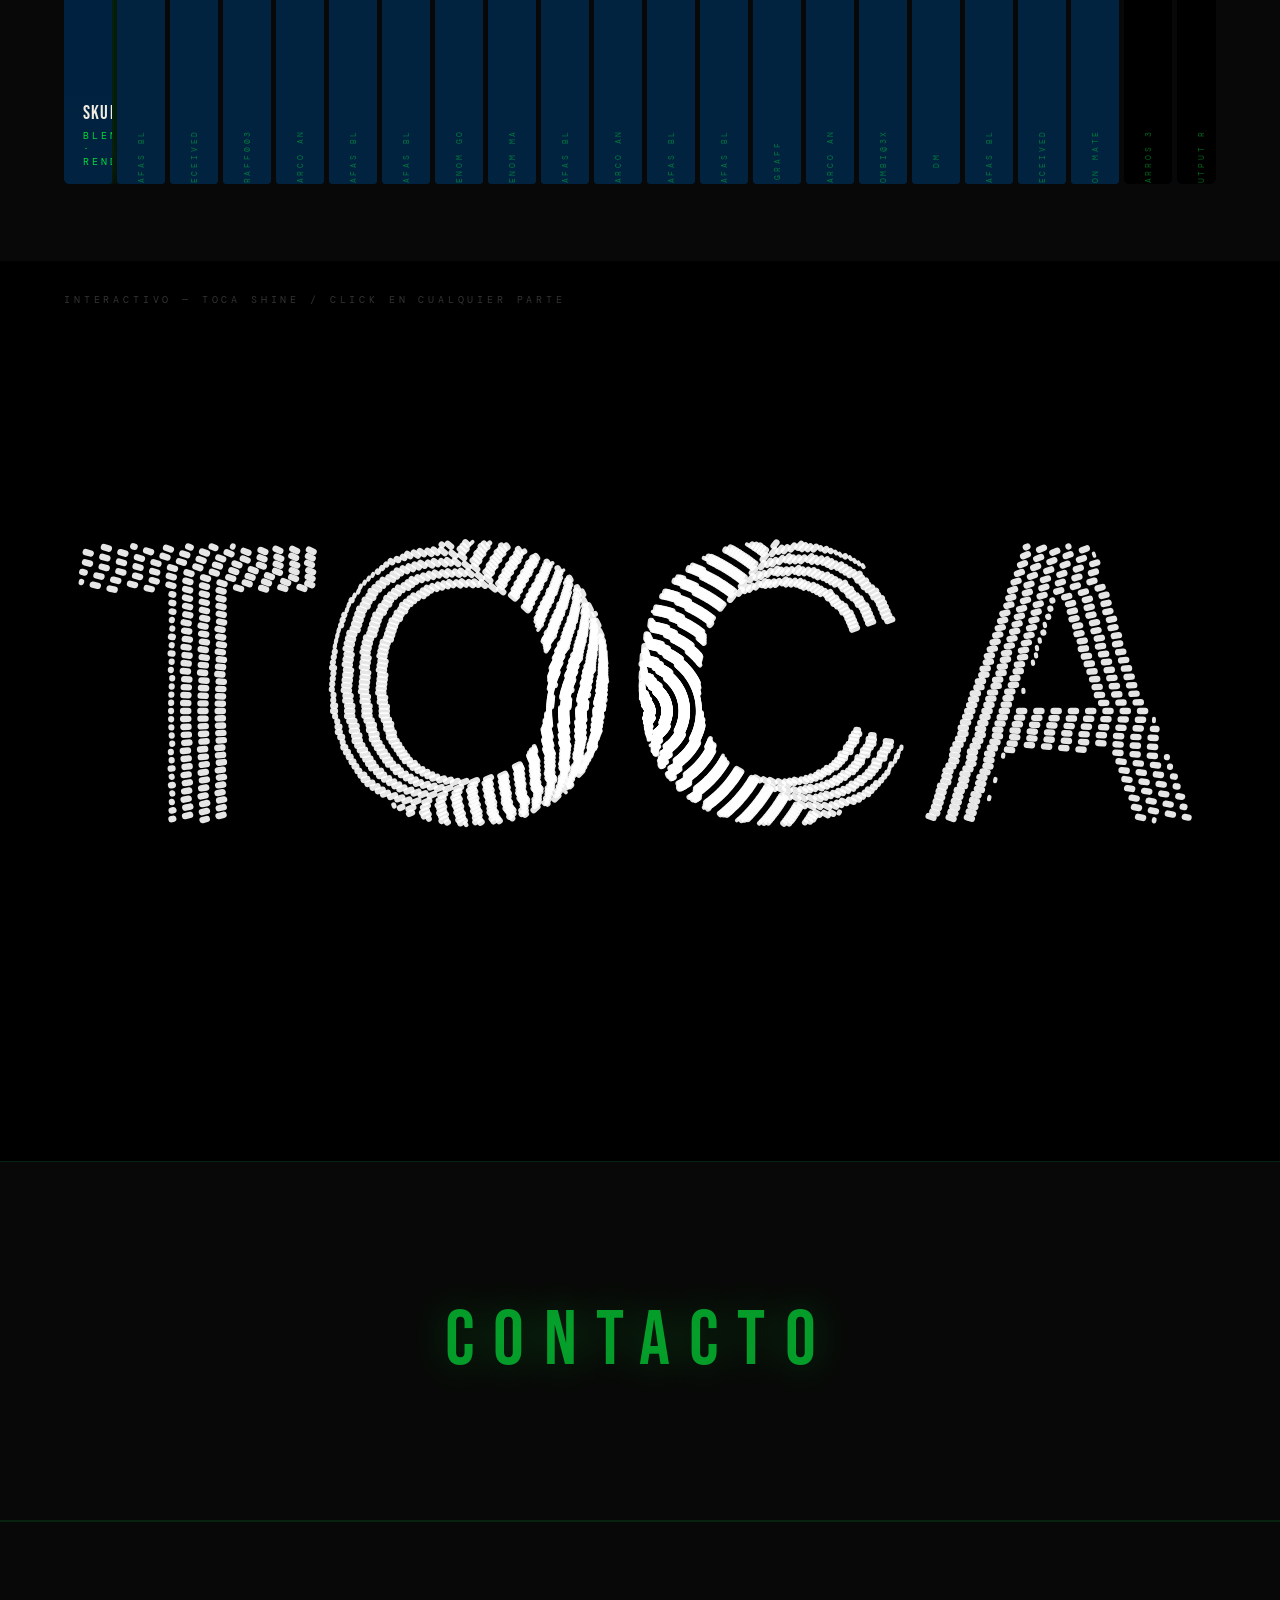
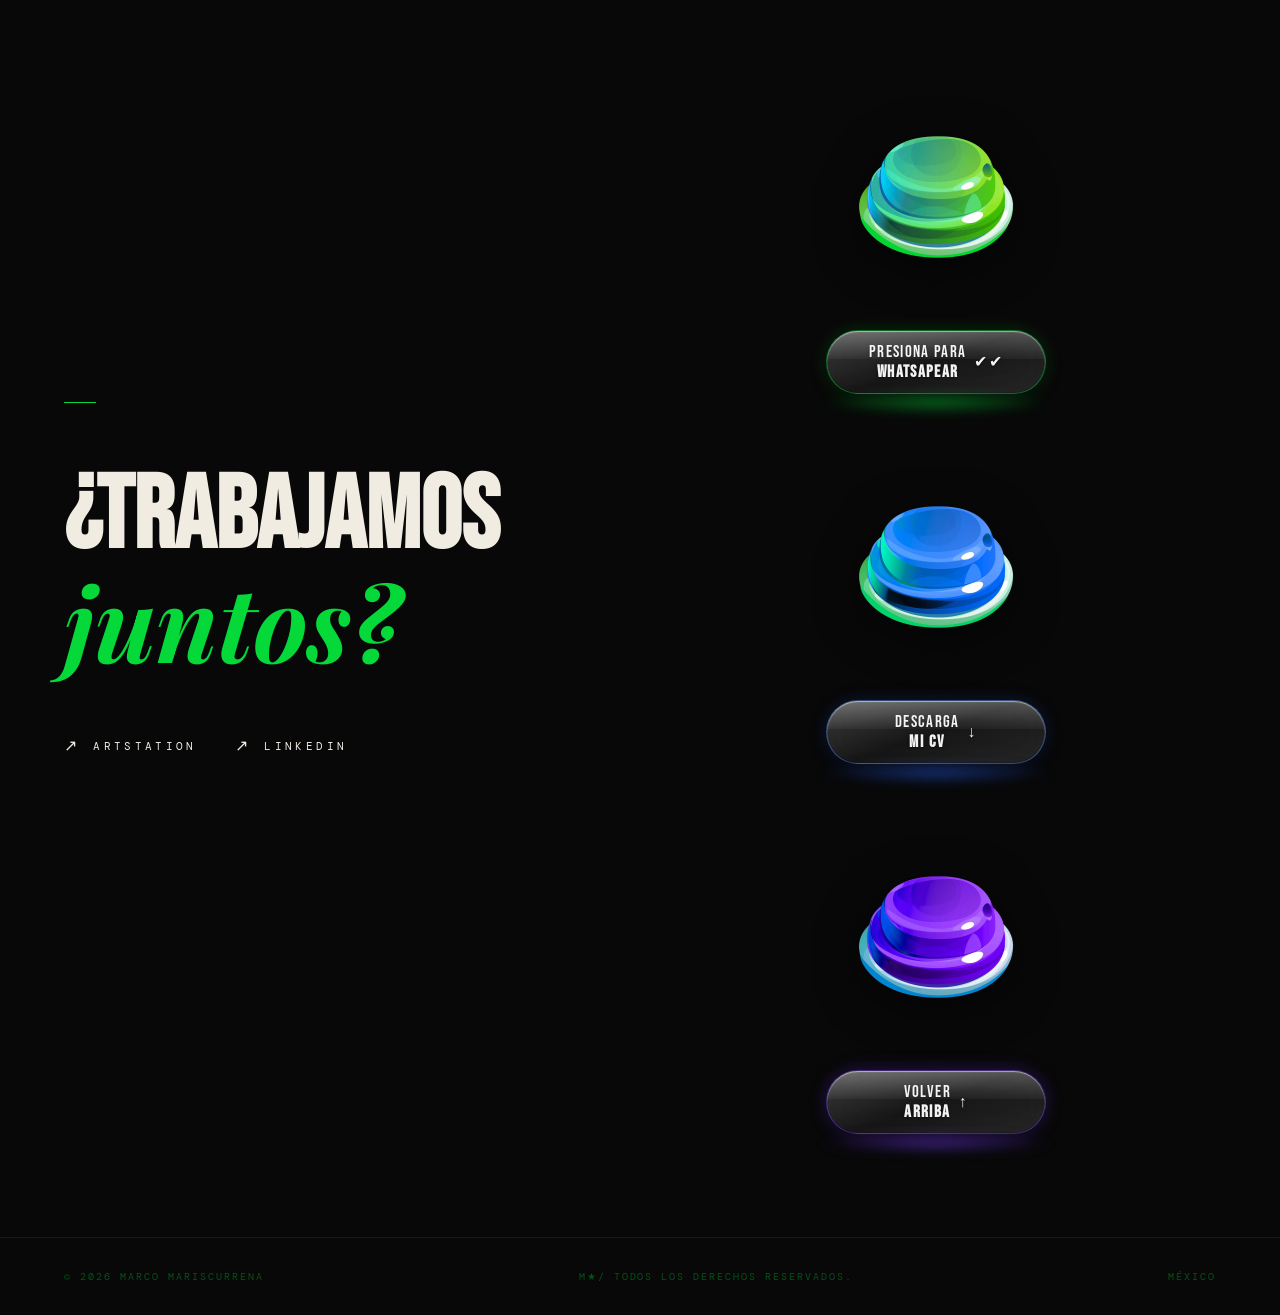
==== commit 49238a67: "Update index.html" ====
--- a/index.html
+++ b/index.html
@@ -260,7 +260,7 @@
         <div class="option">
           <div class="icon">
             <video autoplay muted loop playsinline>
-              <source src="https://github.com/dmcontacto56-rgb/MdeSuerte/blob/a30f64ebdc84c22d62aa8c36619bd414cfd55430/output.mp4" type="video/mp4"/>
+              <source src="https://github.com/dmcontacto56-rgb/MdeSuerte/blob/ff88befa172951411b42ab1ae02b514c8bf8c987/output%5B1%5D.mp4" type="video/mp4"/>
             </video>
           </div>
           <div class="info"><div class="main">Output Render</div><div class="sub">Video · Render</div></div>
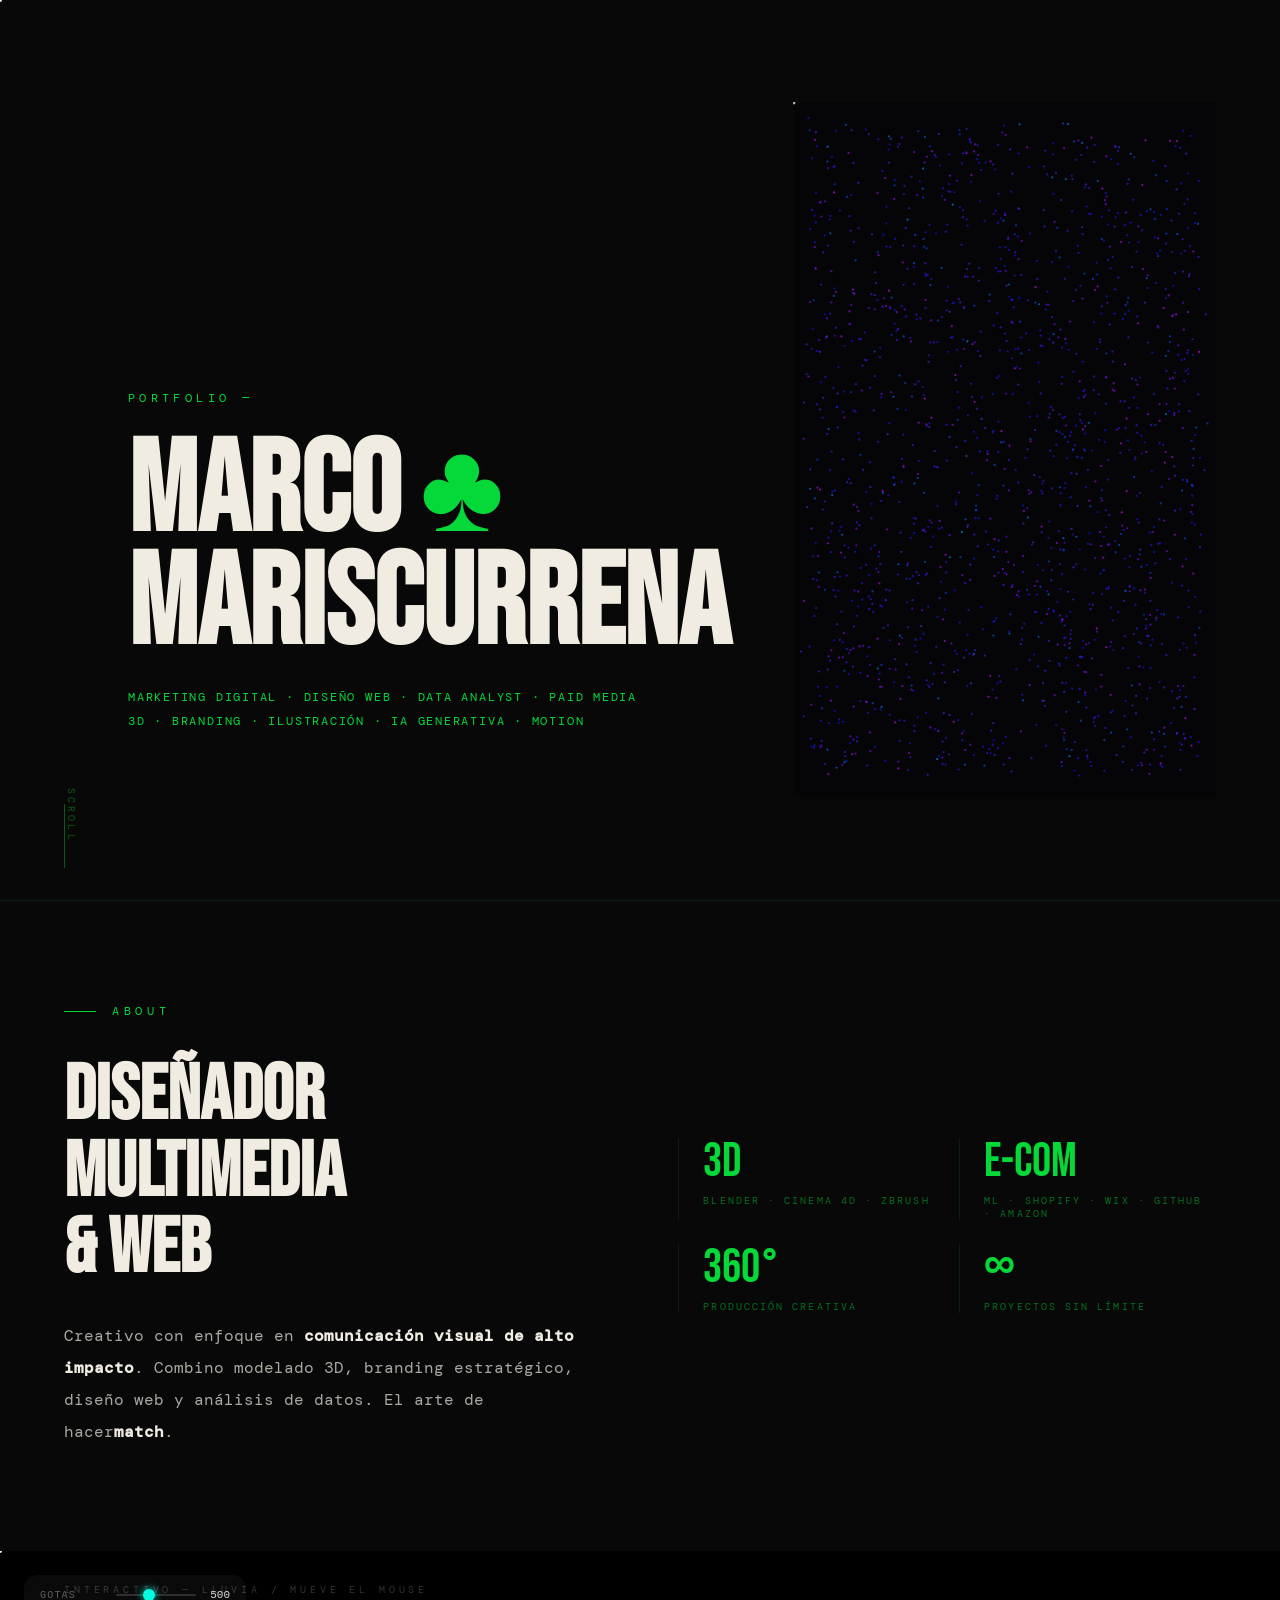
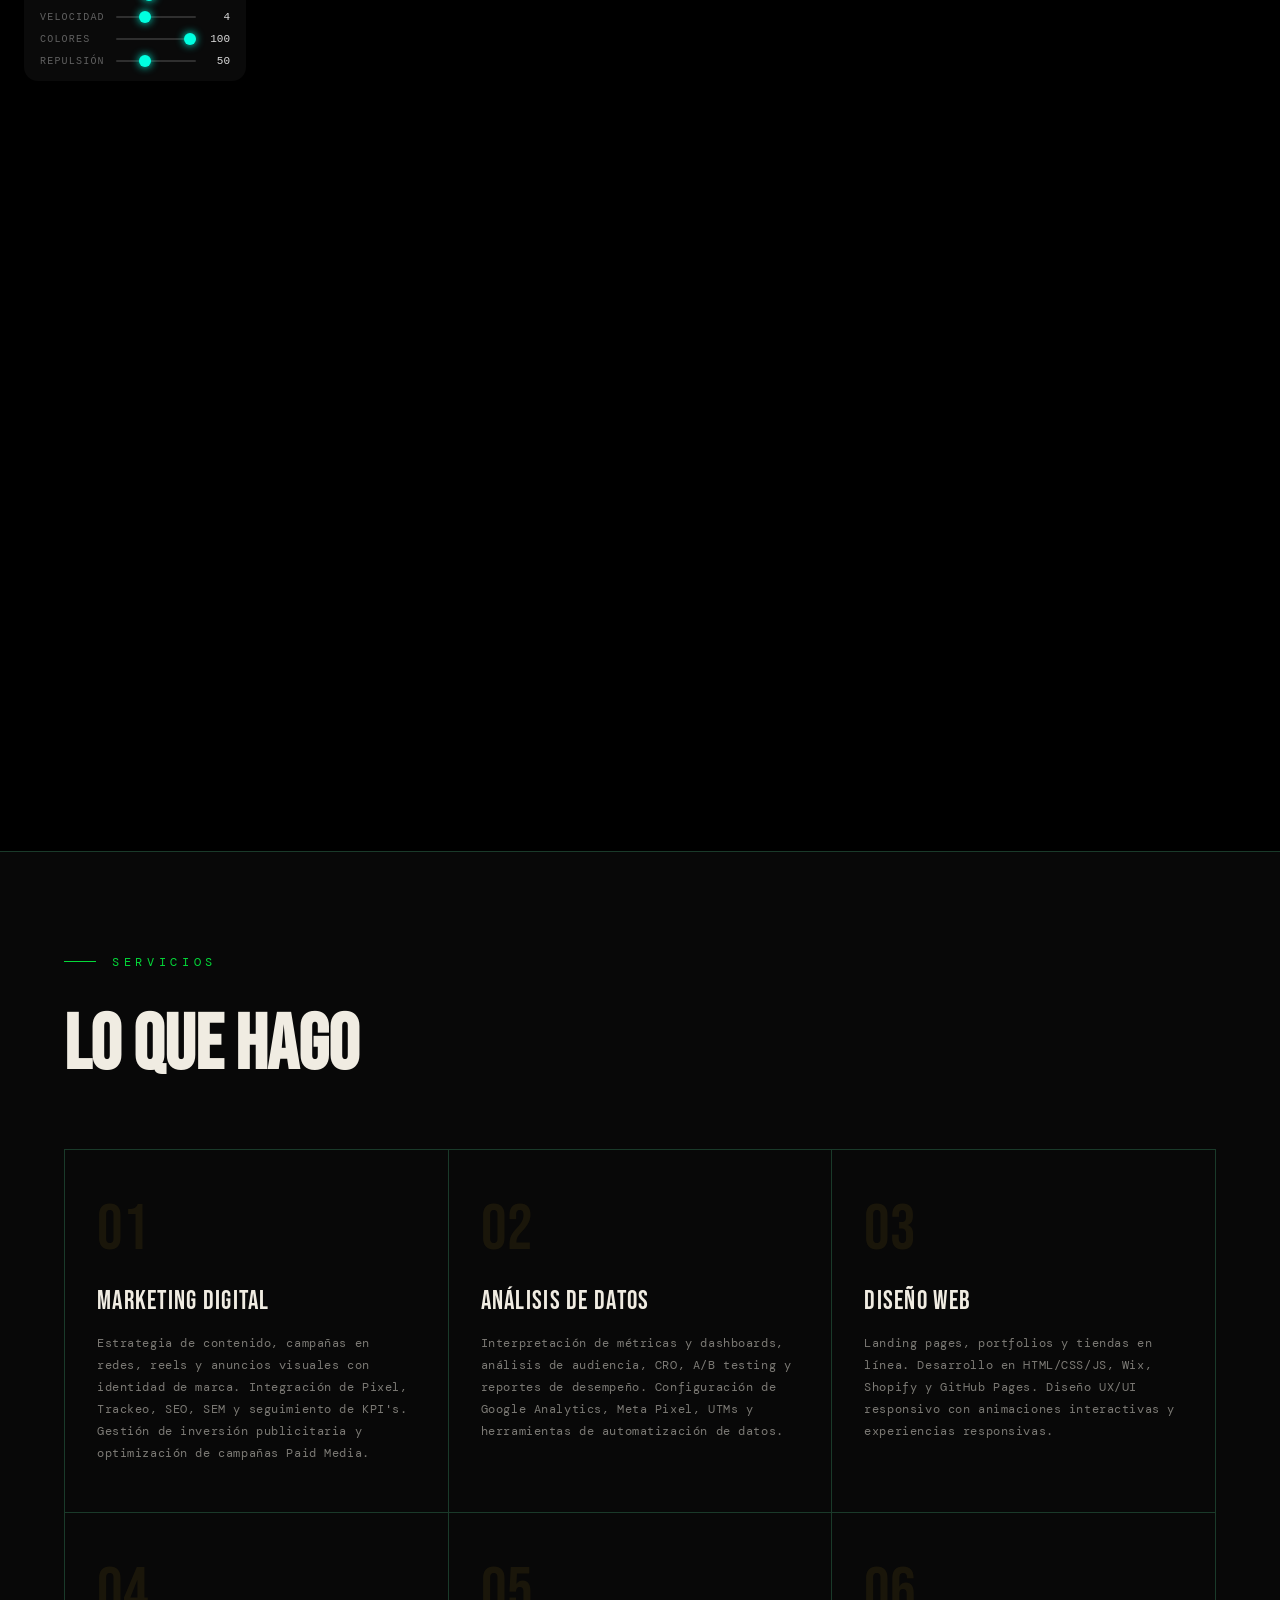
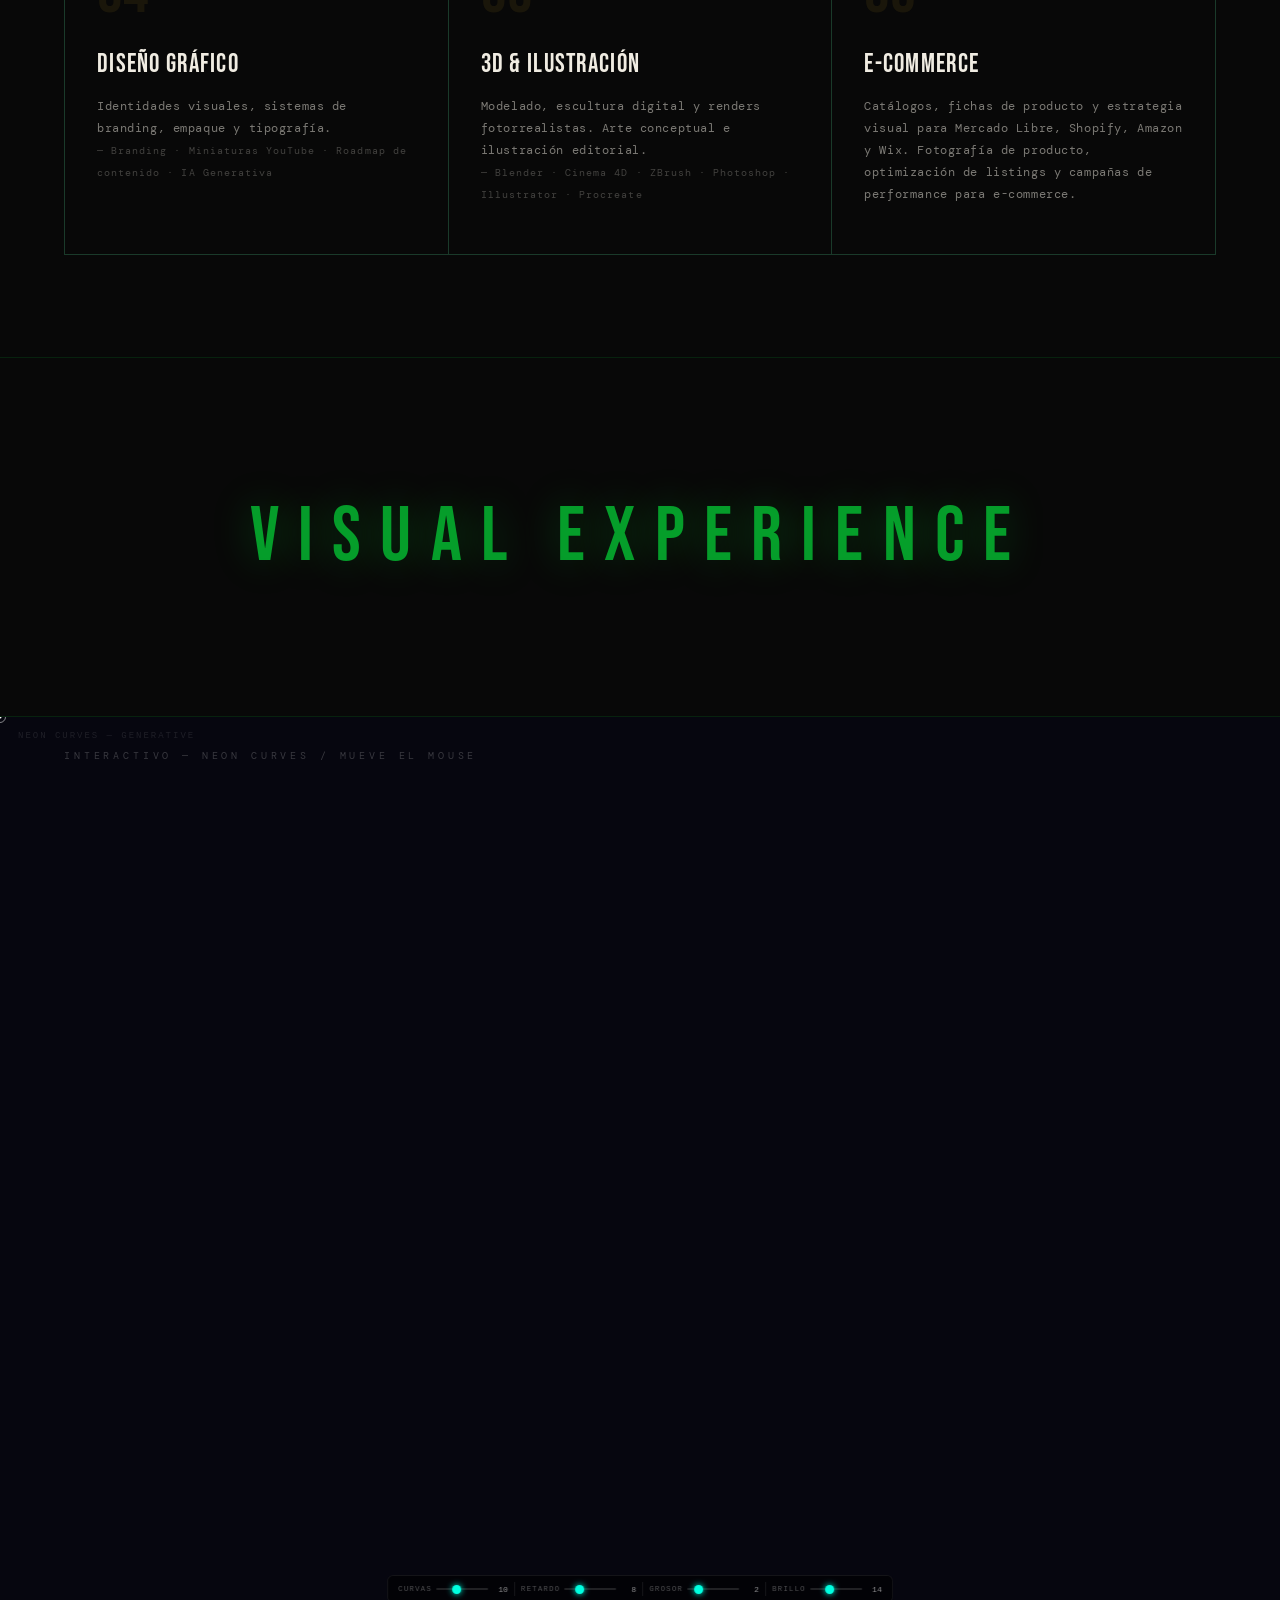
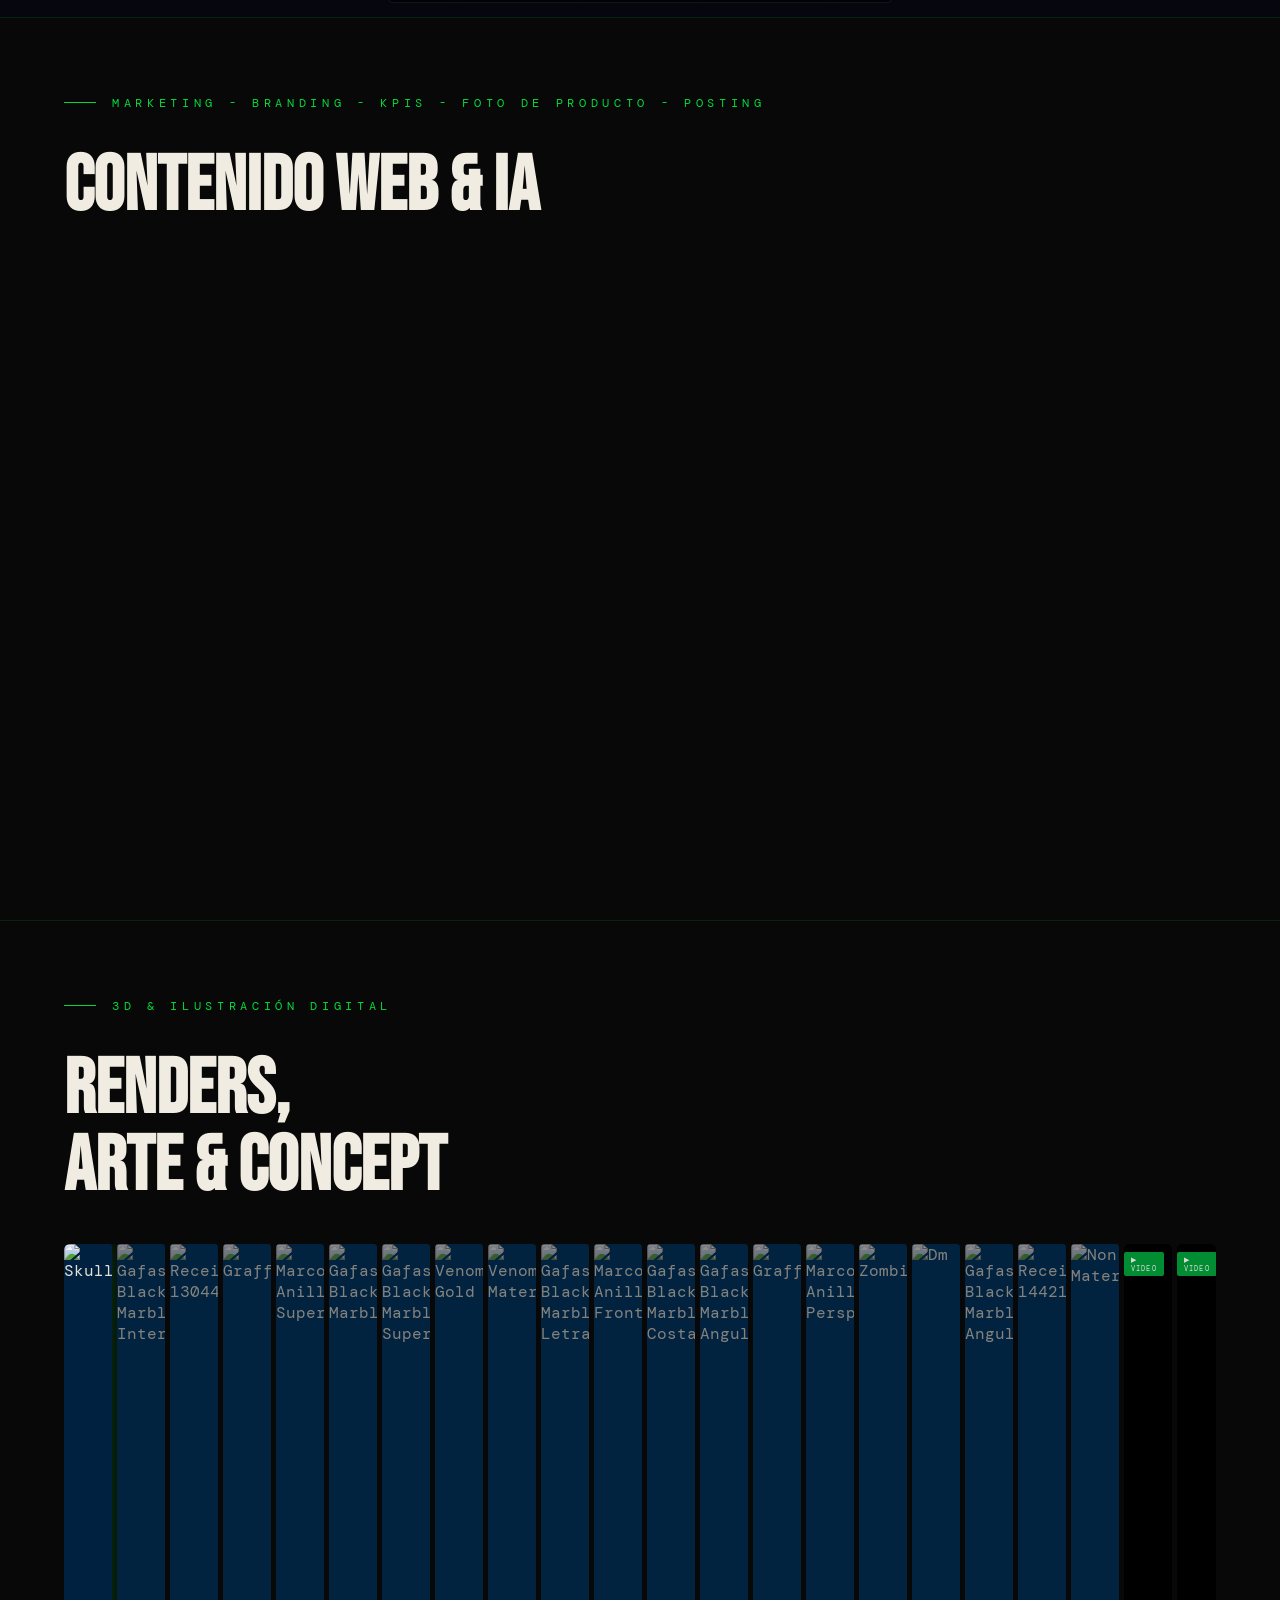
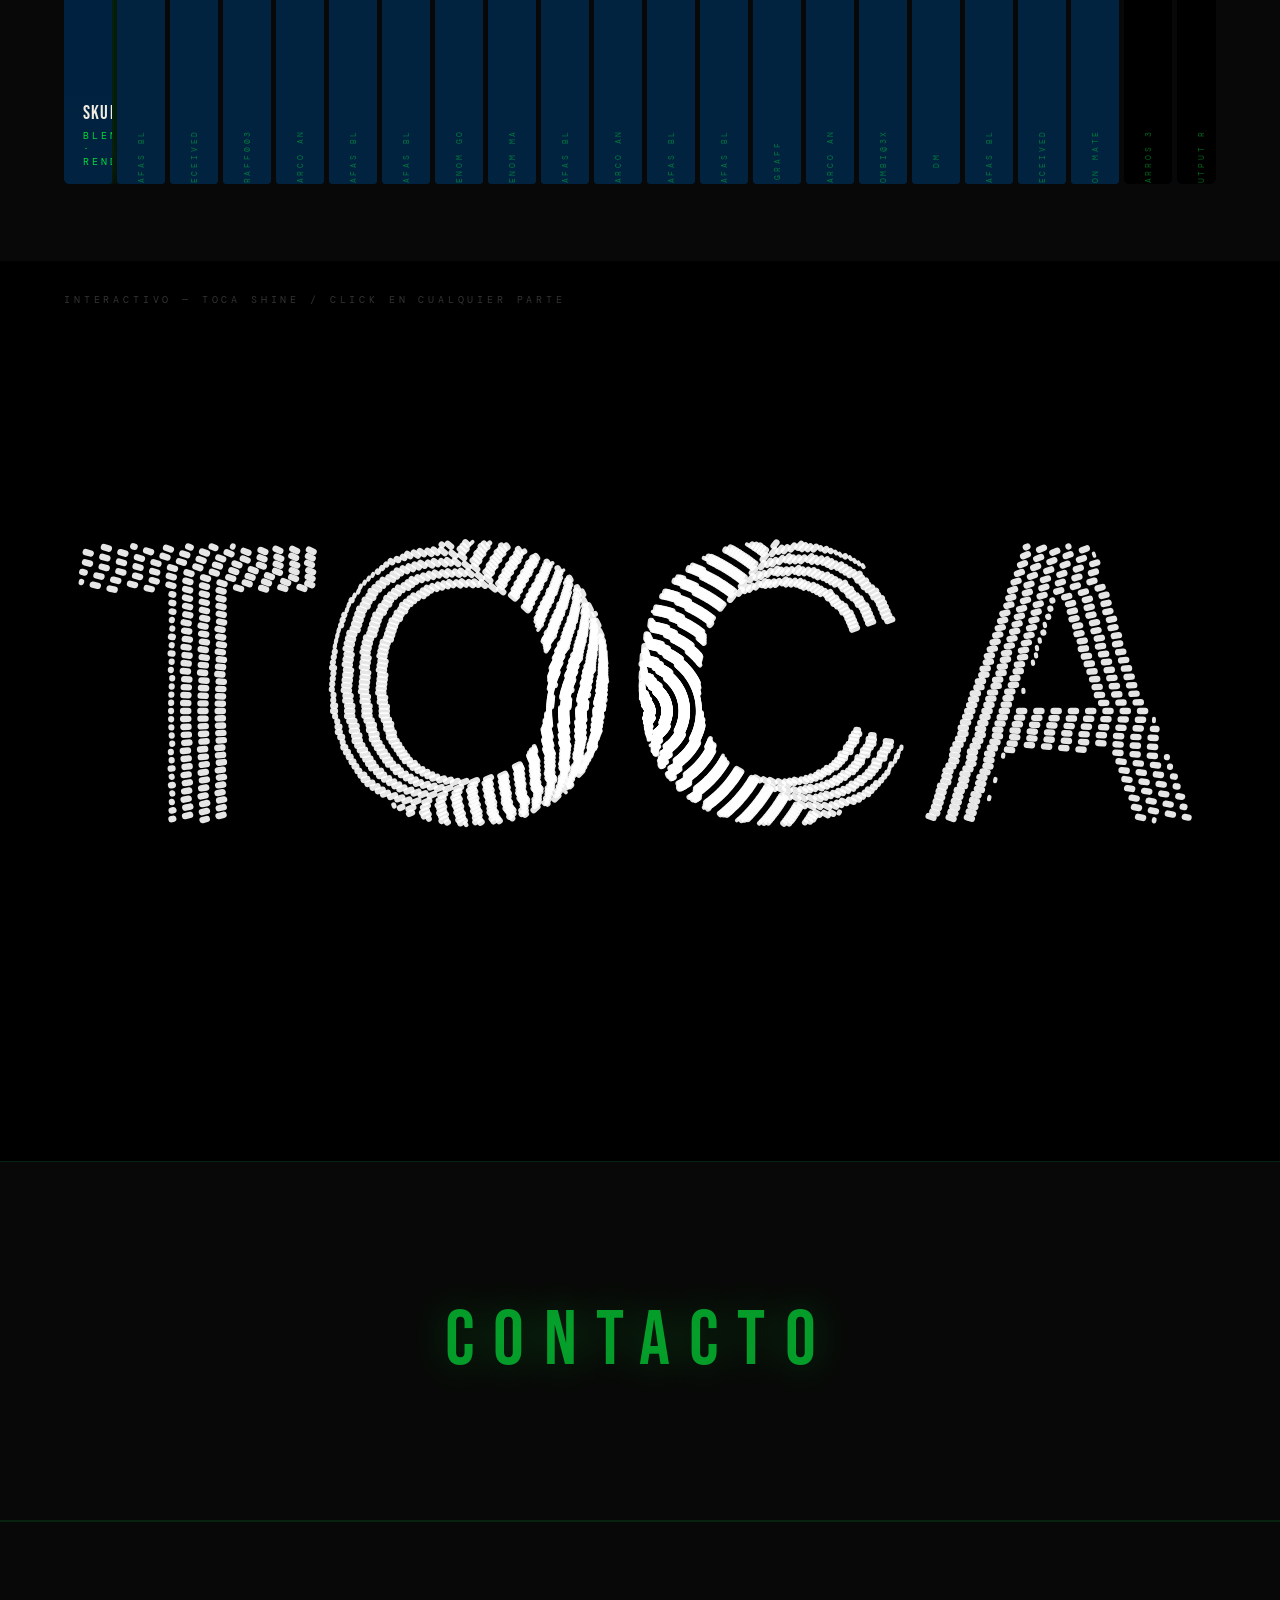
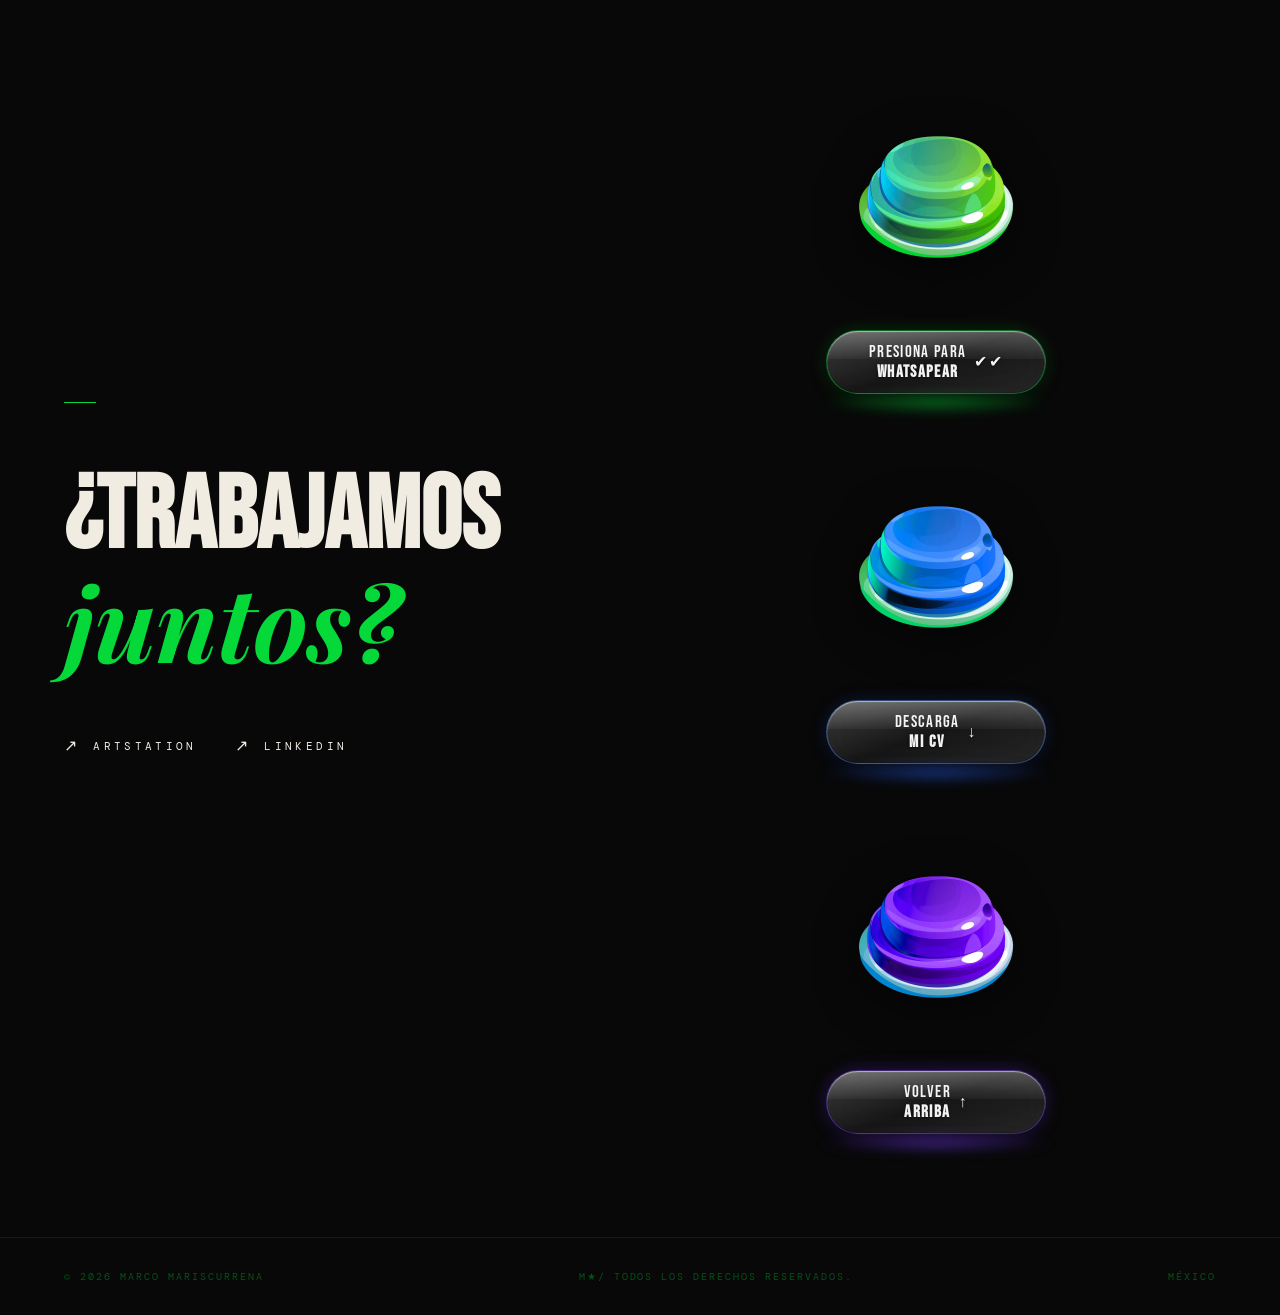
==== commit 2a8a9506: "Update index.html" ====
--- a/index.html
+++ b/index.html
@@ -263,7 +263,7 @@
               <source src="https://github.com/dmcontacto56-rgb/MdeSuerte/blob/ff88befa172951411b42ab1ae02b514c8bf8c987/output%5B1%5D.mp4" type="video/mp4"/>
             </video>
           </div>
-          <div class="info"><div class="main">Output Render</div><div class="sub">Video · Render</div></div>
+          <div class="info"><div class="main">Render</div><div class="sub">Video · Render</div></div>
           <div class="video-badge">▶ video</div>
           <span class="side-label">Output R</span>
         </div>
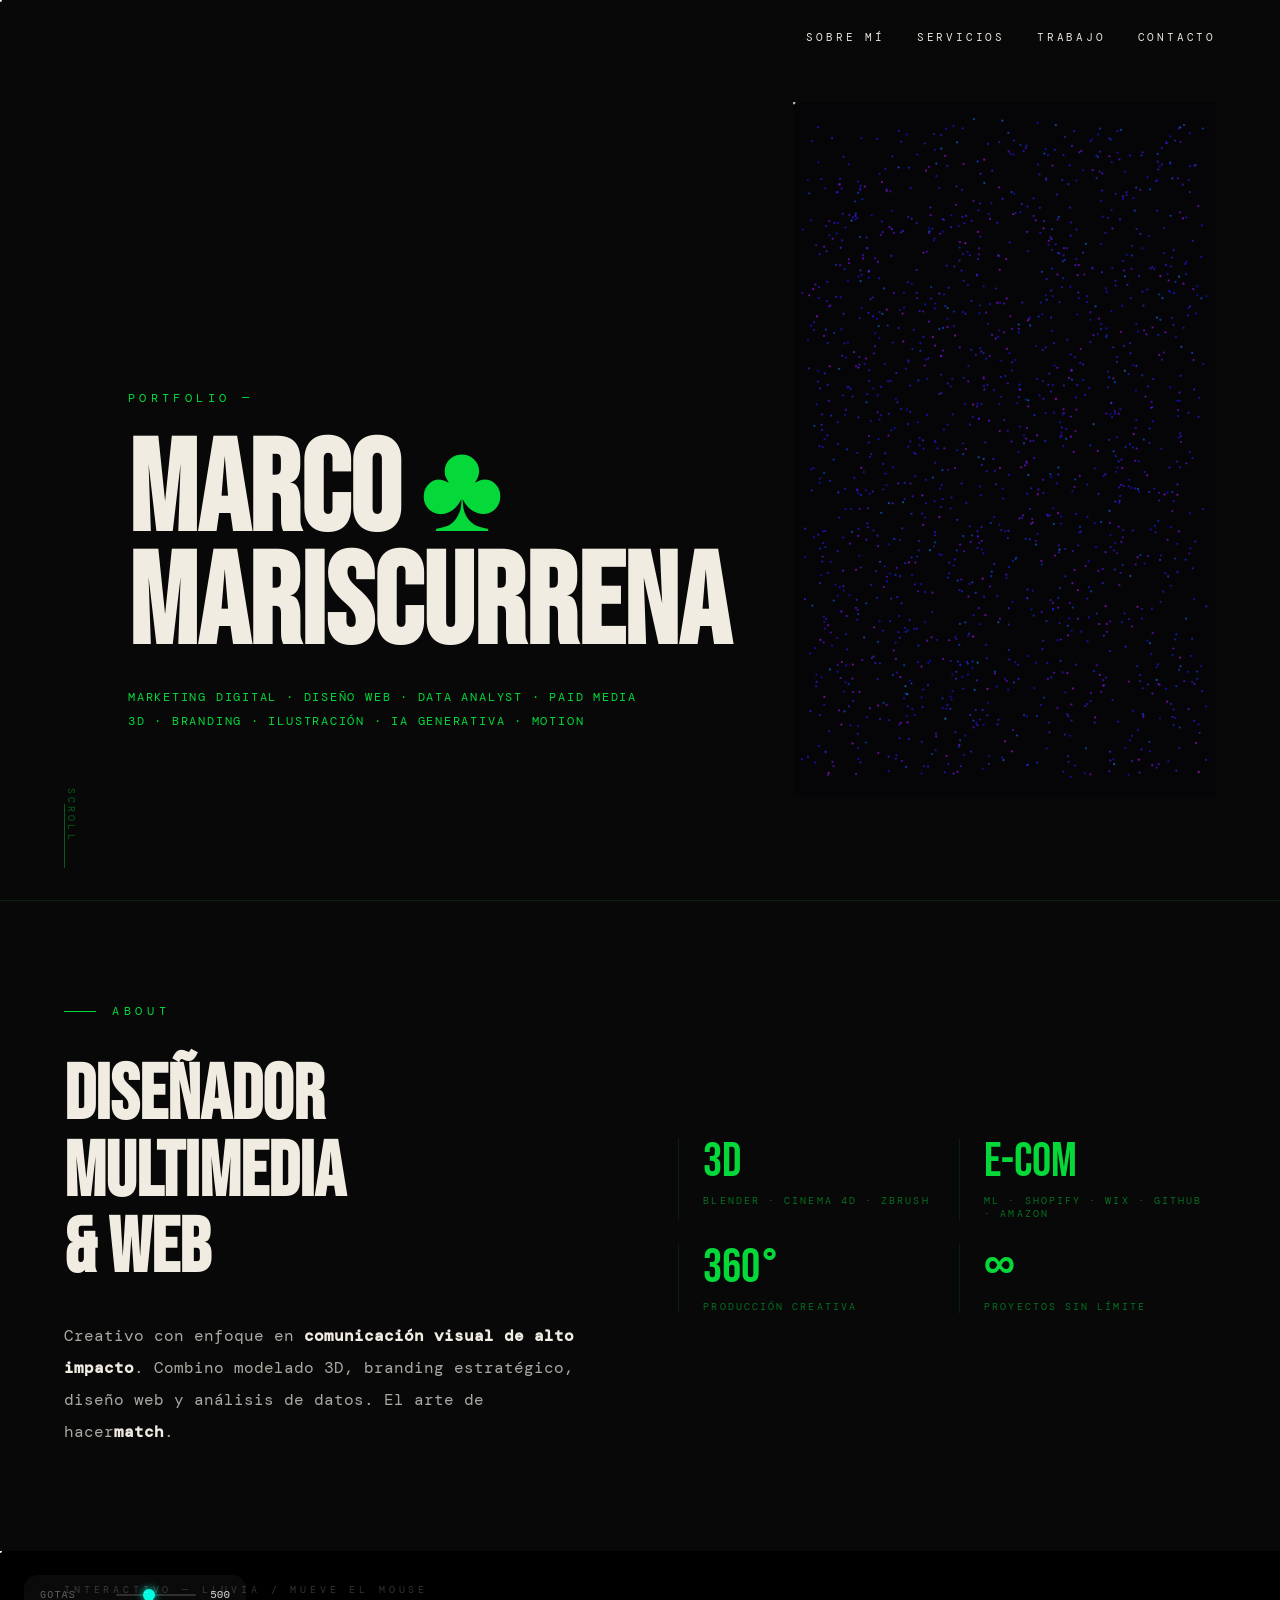
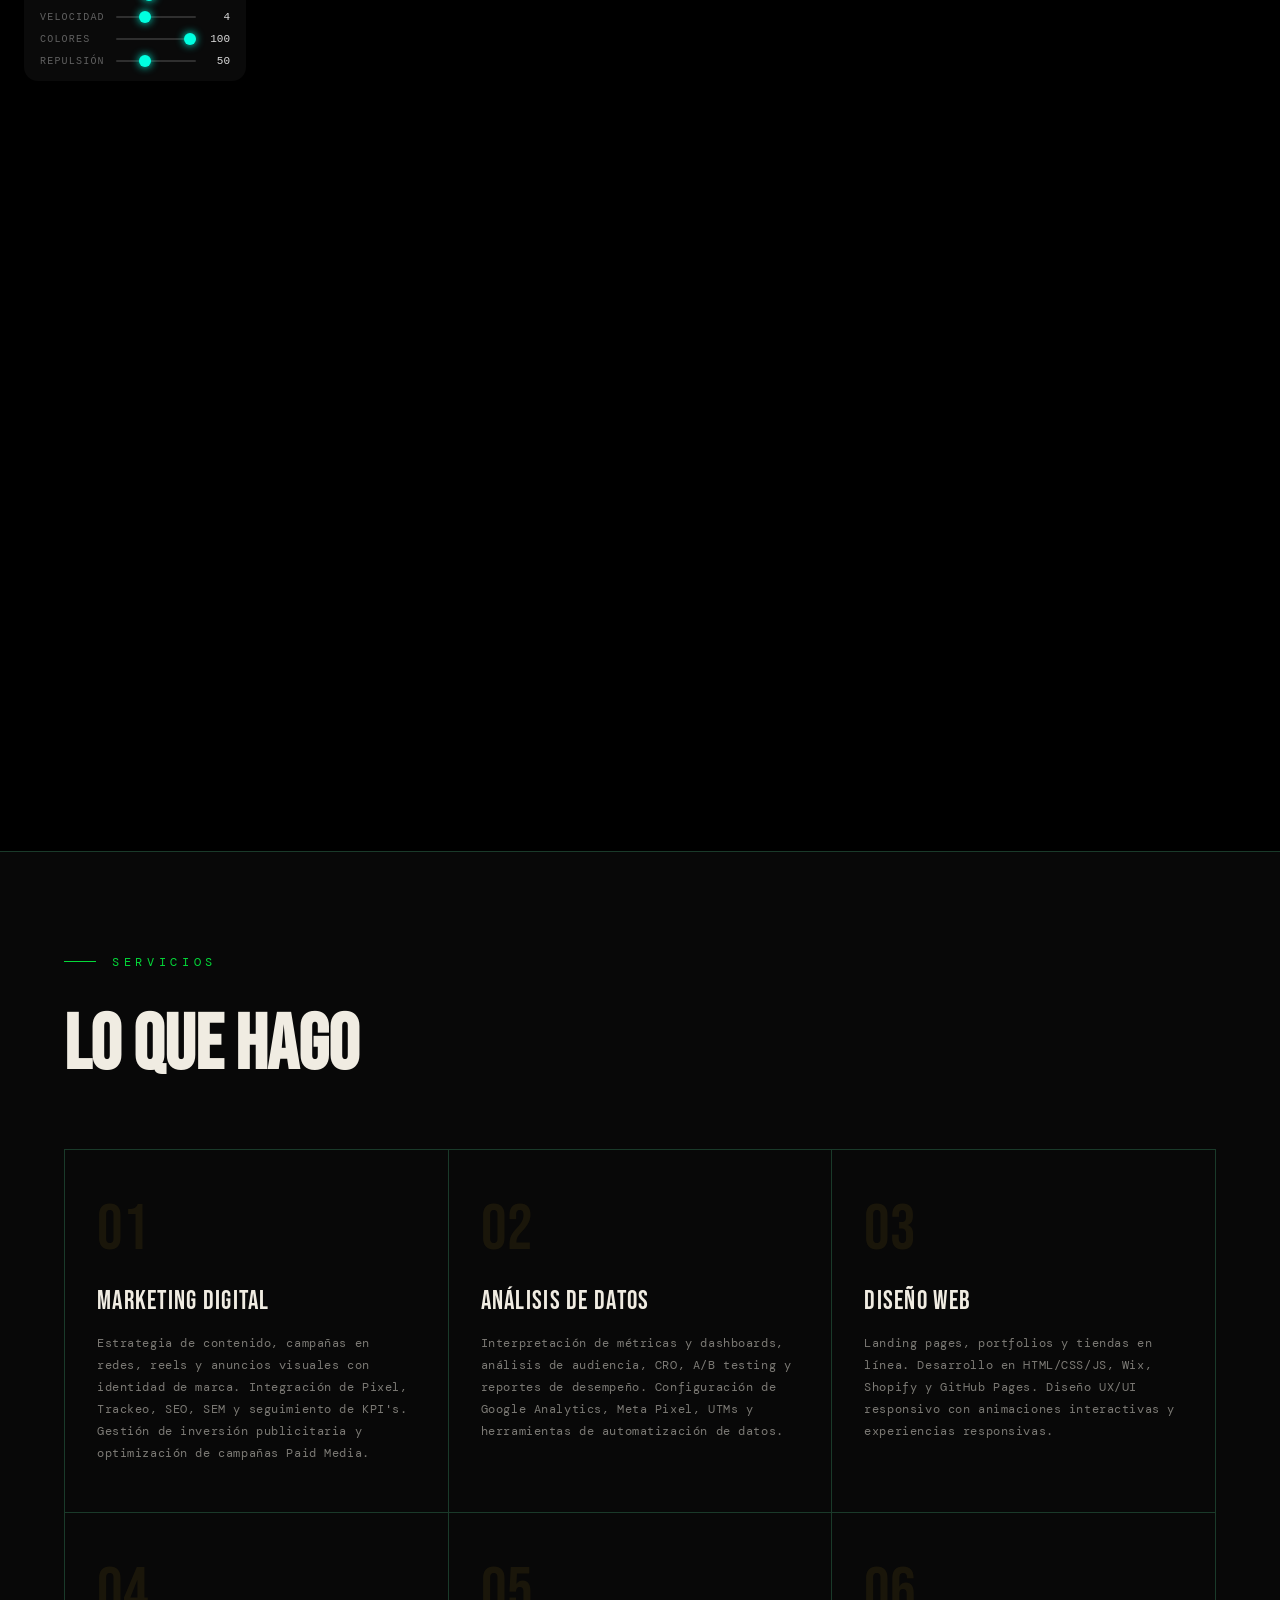
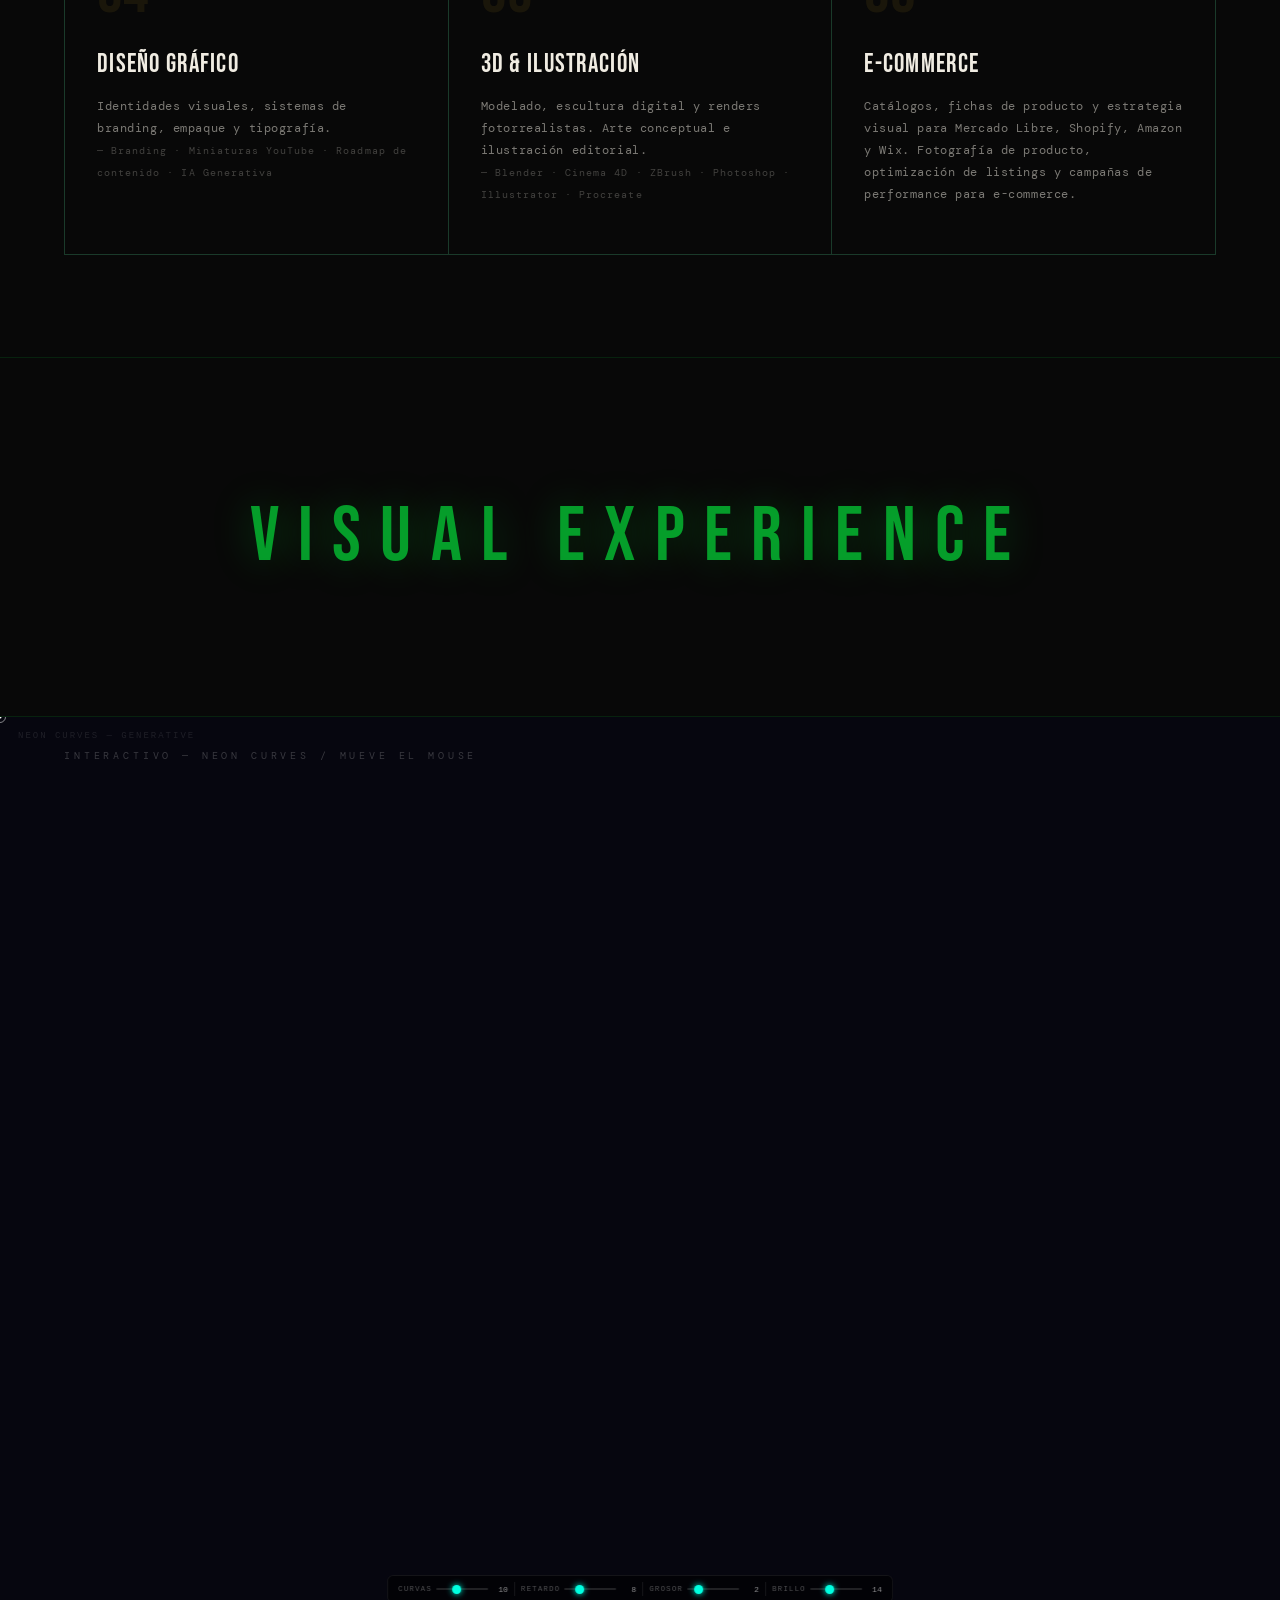
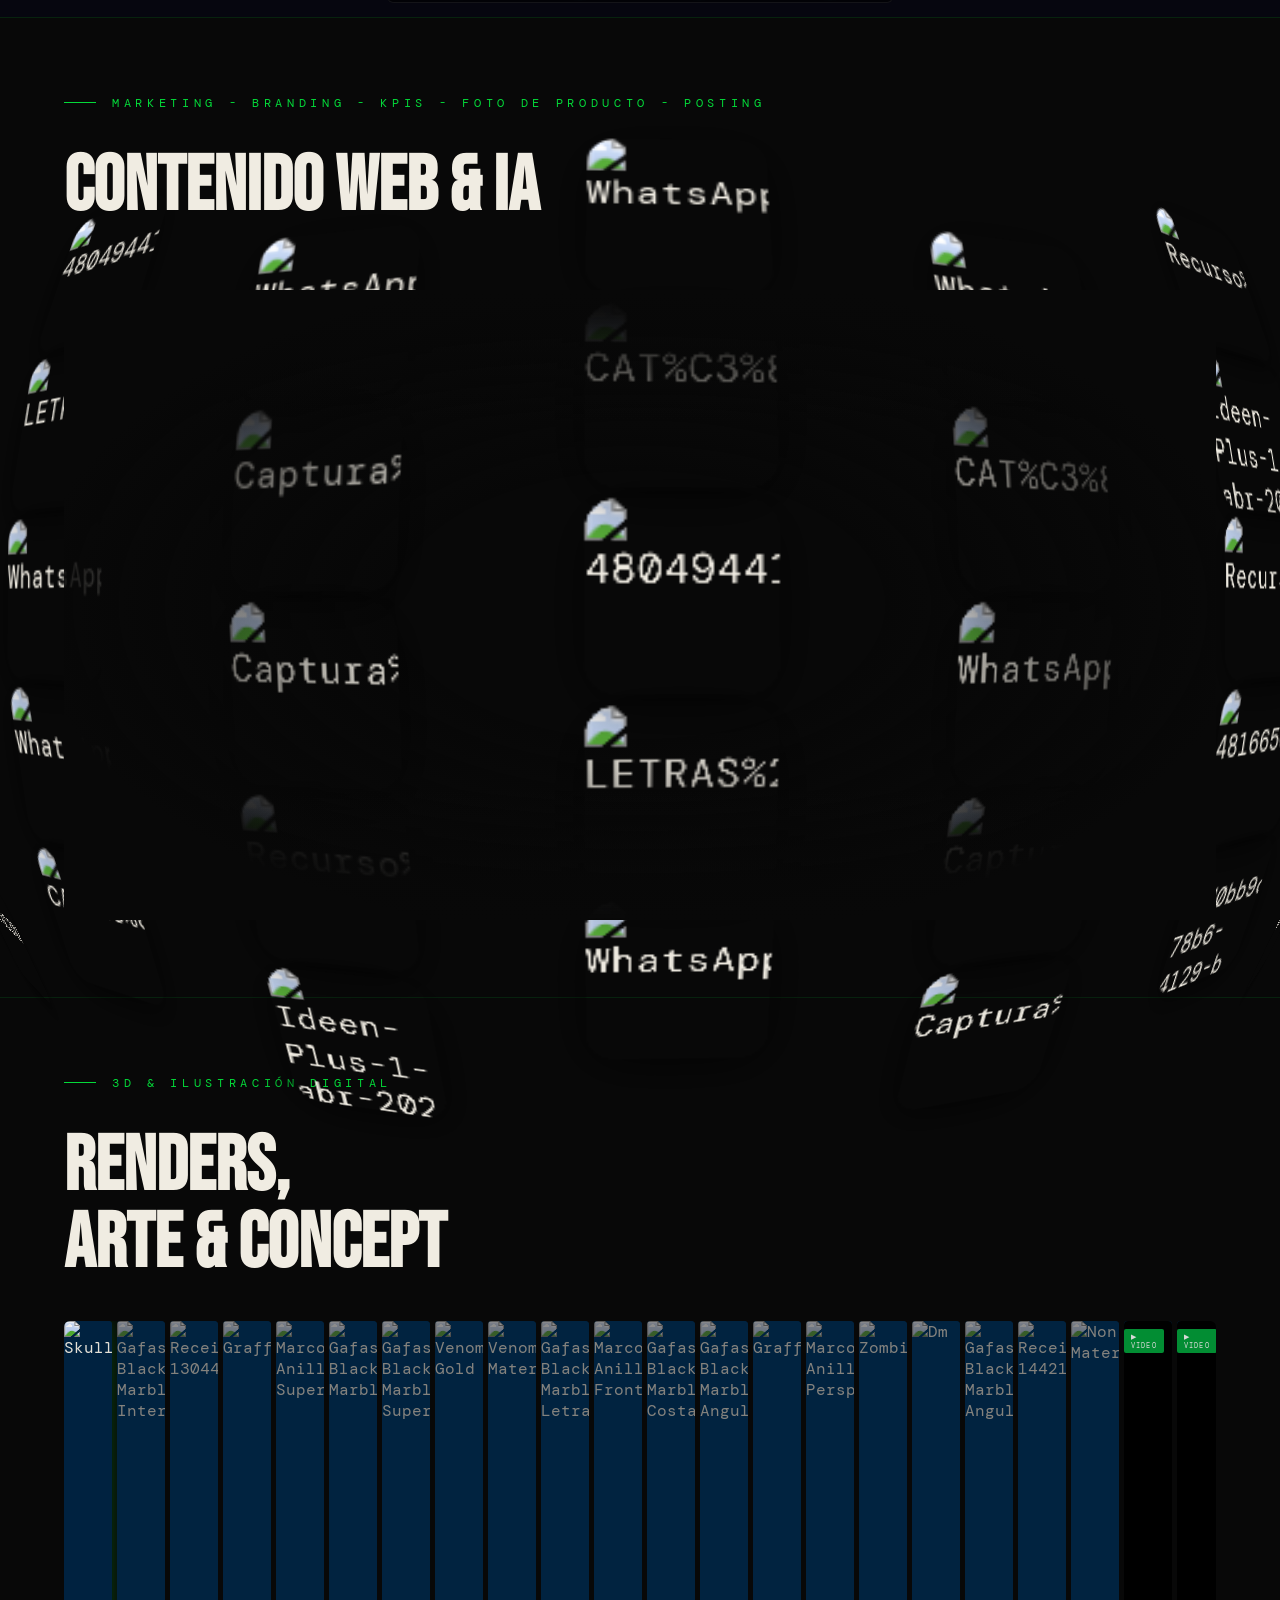
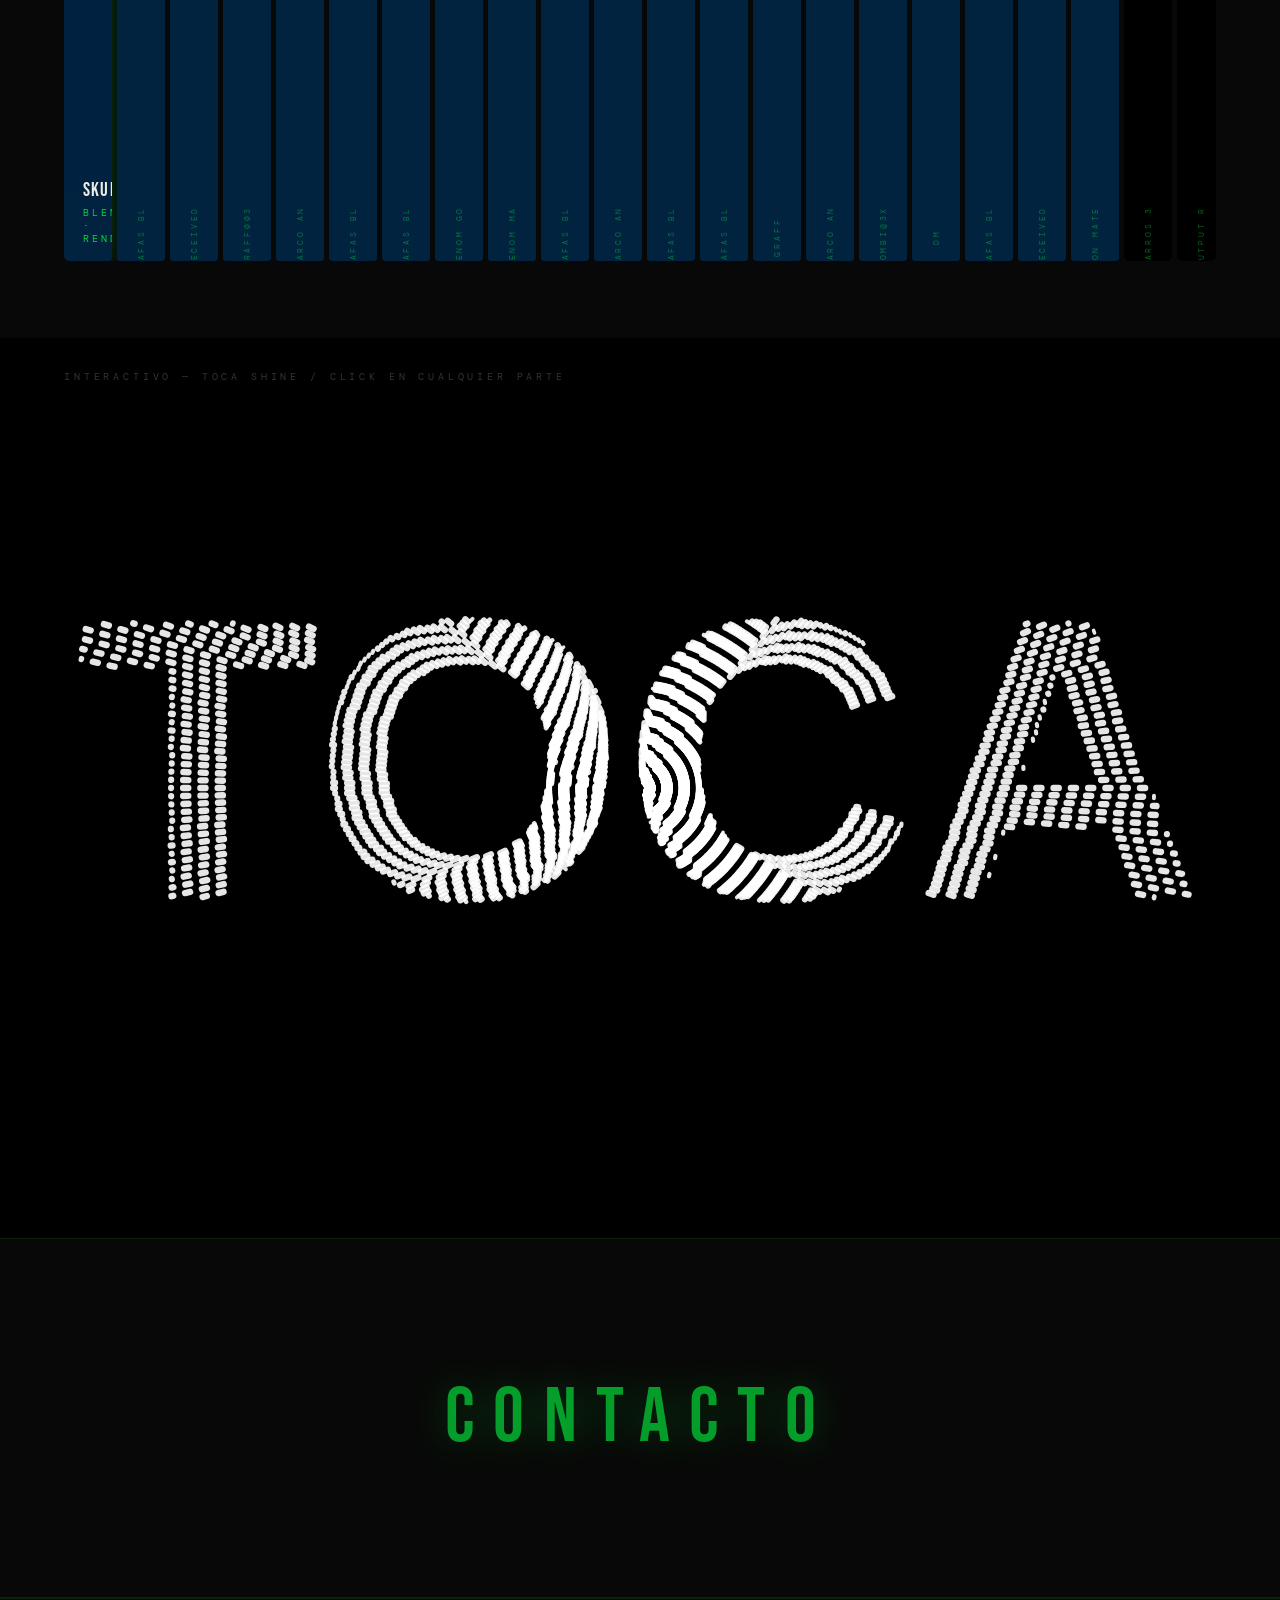
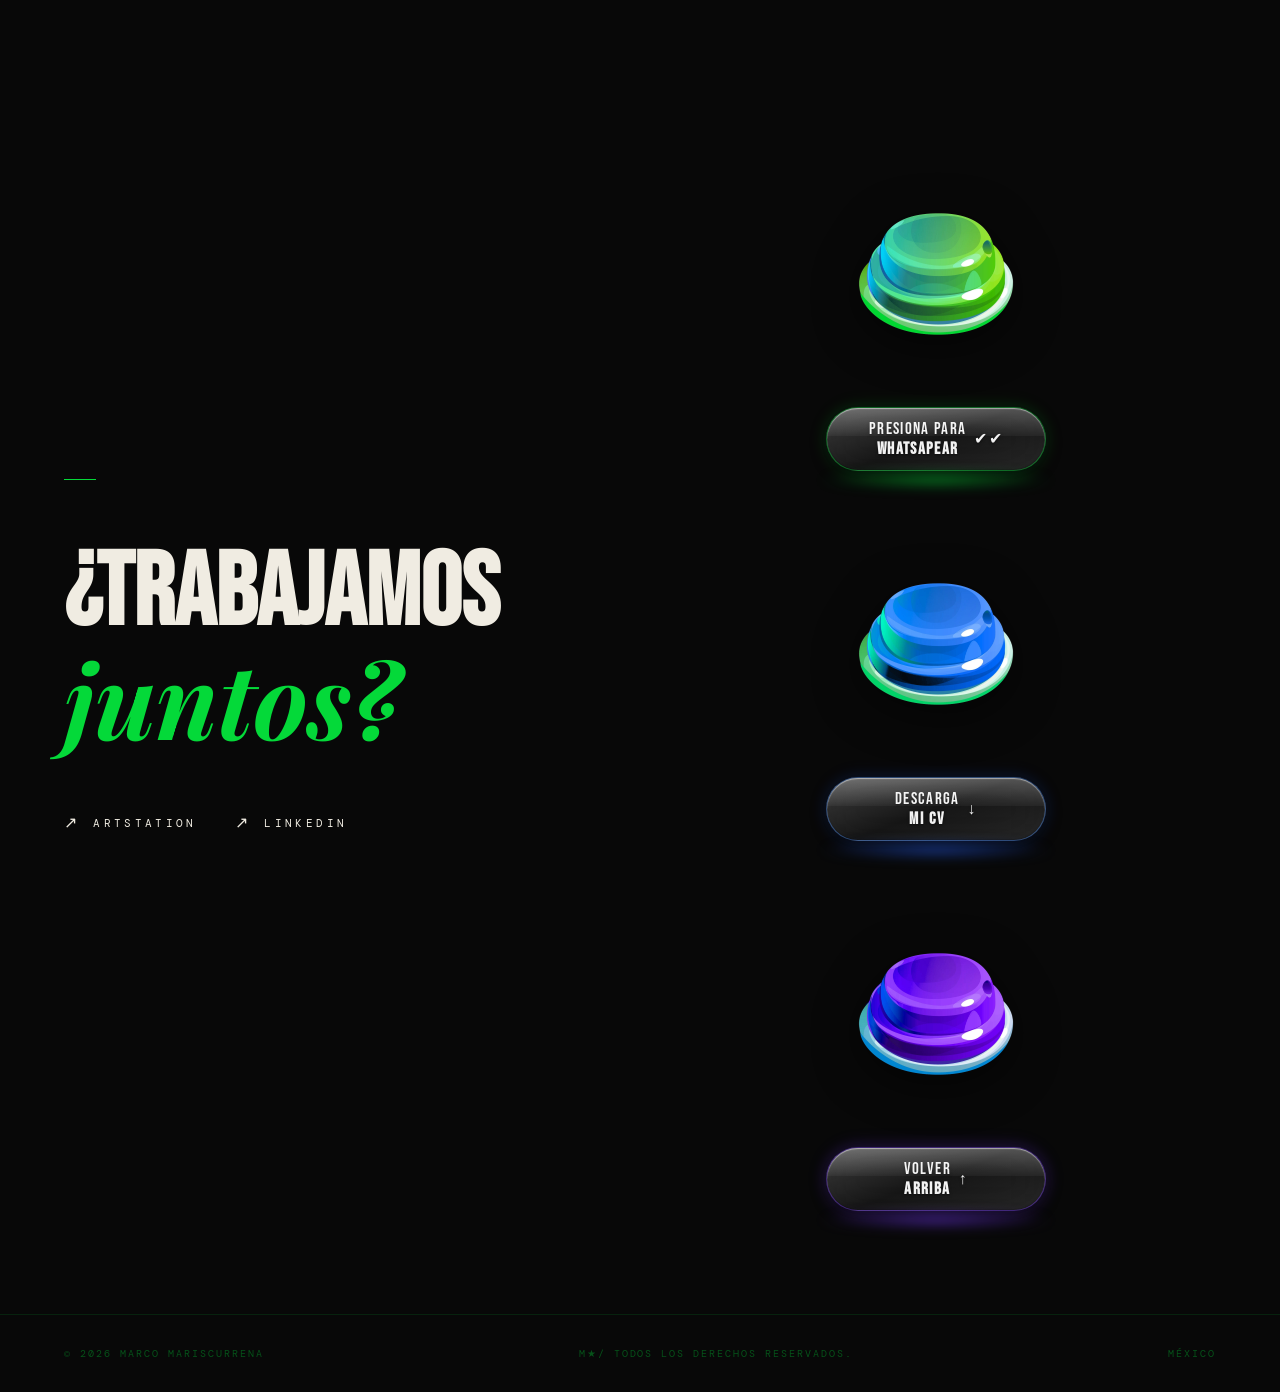
==== commit 3eb873b1: "Update index.html" ====
--- a/index.html
+++ b/index.html
@@ -11,6 +11,7 @@
   <link rel="dns-prefetch" href="https://raw.githubusercontent.com">
   <link rel="preconnect" href="https://cdnjs.cloudflare.com">
   <link rel="stylesheet" href="styles.css">
+  
 </head>
 <body>
  
@@ -74,6 +75,7 @@
   <div class="anim-module reveal">
     <div class="anim-label">Interactivo — Lluvia / mueve el mouse</div>
     <iframe src="rain.html" scrolling="no" style="width:100%;height:100%;border:none;display:block;"></iframe>
+    <iframe src="weather-dashboard.html" width="100%" height="600" frameborder="0"></iframe>
   </div>
  
   <!-- SERVICES -->
--- a/styles.css
+++ b/styles.css
@@ -76,7 +76,7 @@
     #hero .label {
       font-size: clamp(.6rem,.7rem + .1vw,.85rem);
       letter-spacing:.35em; text-transform:uppercase; color:#04D939;
-      margin-bottom:1rem; opacity:0; animation:fadeUp .8s .3s forwards;
+      margin-bottom:1rem; opacity:0; animation:fadeUp .5s .3s forwards;
     }
     #hero h1 {
       font-family:'Bebas Neue',sans-serif;
@@ -220,7 +220,6 @@
     .gallery-grid { columns:3; column-gap:1rem; margin-top:3rem; }
     .gallery-grid img { width:100%; break-inside:avoid; display:block; margin-bottom:1rem; object-fit:cover; transition:transform .4s ease, opacity .4s ease; opacity:.85; cursor:zoom-in; }
     .gallery-grid img:hover { transform:scale(1.02); opacity:1; }
- 
     /* ═══ GALLERIES ═══ */
     .gallery-section {
       display:block; overflow:hidden; position:relative; isolation:isolate; clear:both;
@@ -305,7 +304,9 @@
     @media (max-width: 640px) {
       #hero .hero-right { height: 40vh; }
       #hero h1 { font-size: clamp(2.8rem, 15vw, 6rem); }
-      nav ul { display:none; }
+      nav { padding:.7rem .8rem; }
+      nav ul { display:flex; gap:.5rem; flex-wrap:nowrap; }
+      nav ul a { font-size:.4rem; letter-spacing:.08em; }
       .services-grid { grid-template-columns: 1fr; }
       .gallery-grid { columns: 1; }
       .gallery-container { grid-template-columns: 1fr; }
@@ -545,7 +546,13 @@
  
   
     /* ══ DOME GALLERY ══════════════════════════════════════════════════ */
-    .dome-gallery-wrap{width:100%;height:65vh;min-height:380px;max-height:680px;position:relative;margin-top:2rem;}
+    .dome-gallery-wrap{width:100%;height:70vh;min-height:440px;max-height:740px;position:relative;margin-top:4rem;}
+    /* Parent containers must not break preserve-3d */
+    #galleries {
+      isolation: auto !important;
+      overflow: visible !important;
+      transform: none !important;
+    }
     /* Dome section: disable isolation so preserve-3d works */
     #section-dome {
       isolation: auto !important;
@@ -589,7 +596,6 @@
       perspective-origin:50% 50%;
       cursor:grab;
       user-select:none;-webkit-user-select:none;
-      overflow:hidden;
       touch-action:none;
     }
     .dg-stage:active{cursor:grabbing;}
@@ -685,13 +691,13 @@
       .anim-module iframe,
       #globe-banner iframe {
         width: 1080px !important;
-        height: 566px !important;
+        height: 7006px !important;
         max-width: none !important;
         transform-origin: top left;
         transform: scale(calc(100vw / 1080));
       }
       .anim-module {
-        height: calc(566px * (100vw / 1080)) !important;
+        height: calc(700px * (100vw / 1080)) !important;
         overflow: hidden;
       }
     }
@@ -879,8 +885,9 @@
   pointer-events: none;
   opacity: 0.85;
   transition: opacity 0.3s;
-}
+    
 .option.active .video-badge { opacity: 0; }
+}
  
 /* ── HOVER (non-active) ── */
 .option:not(.active):hover .icon img,
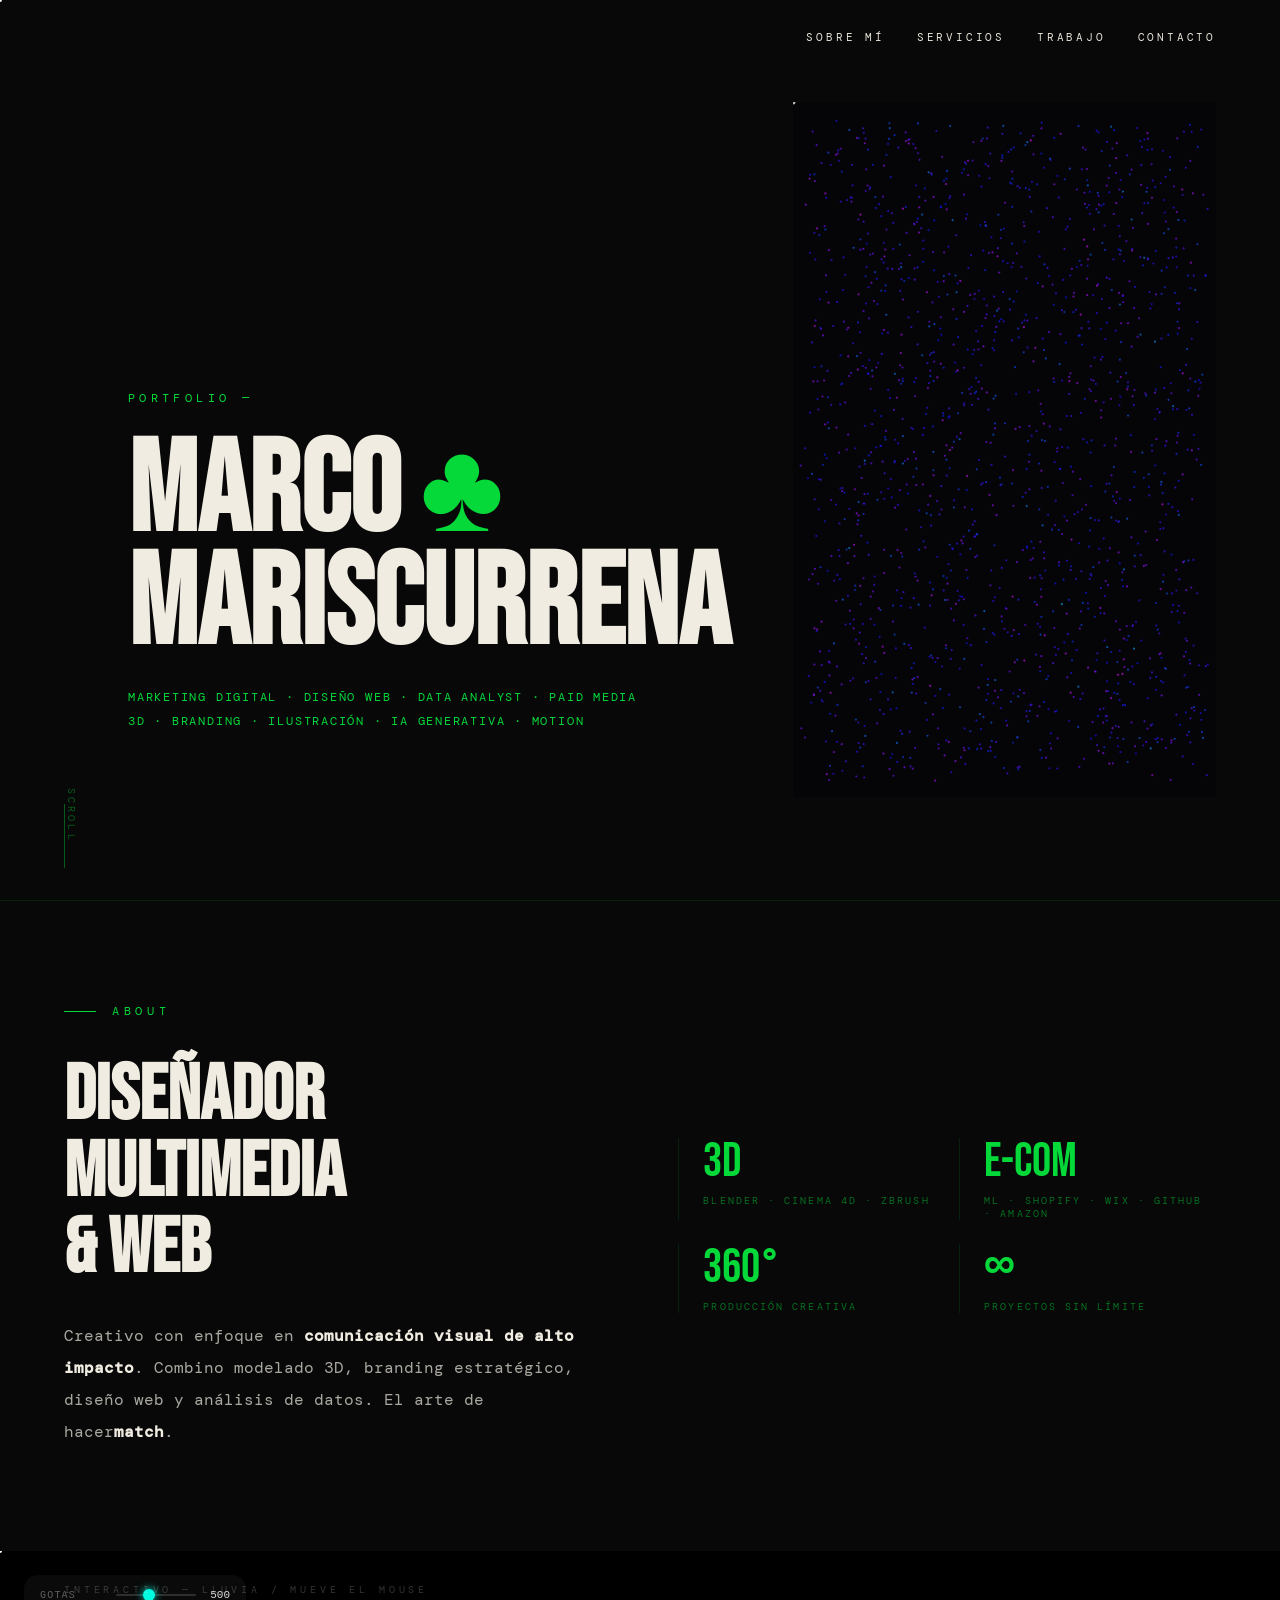
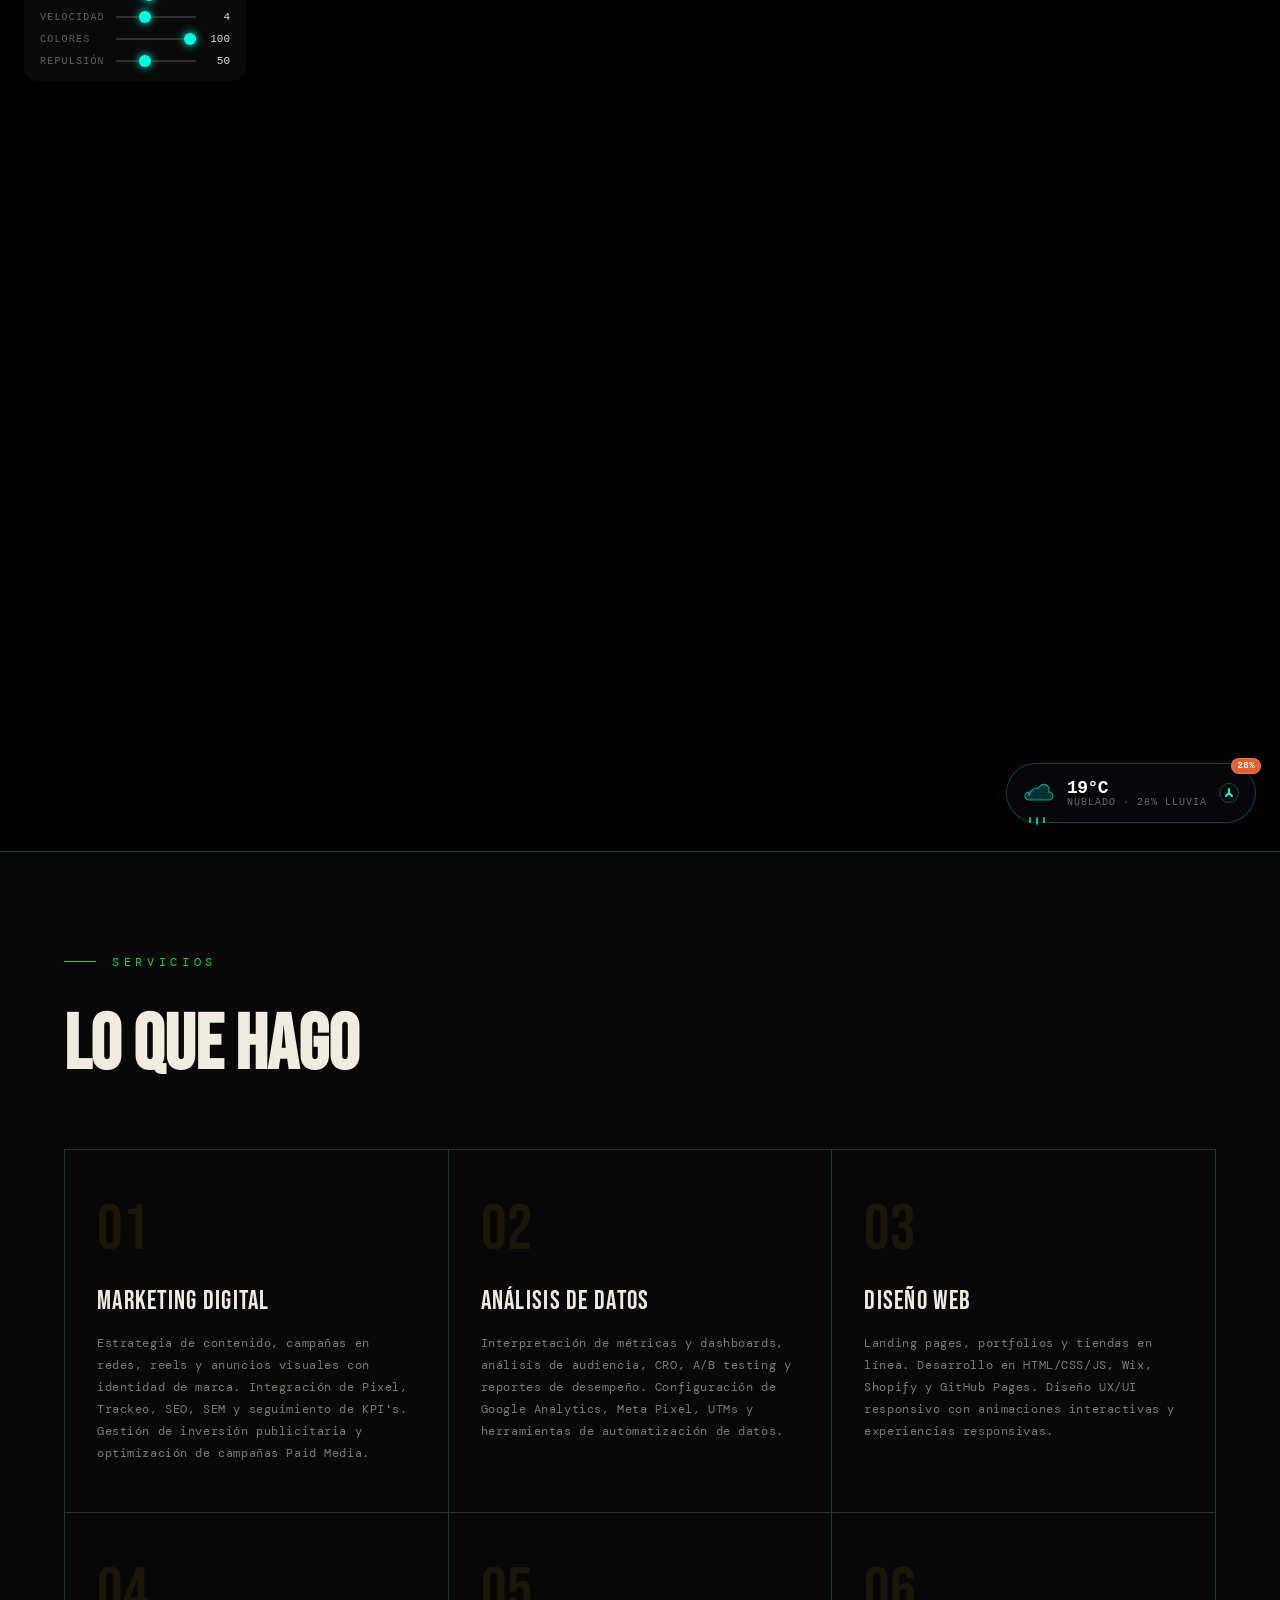
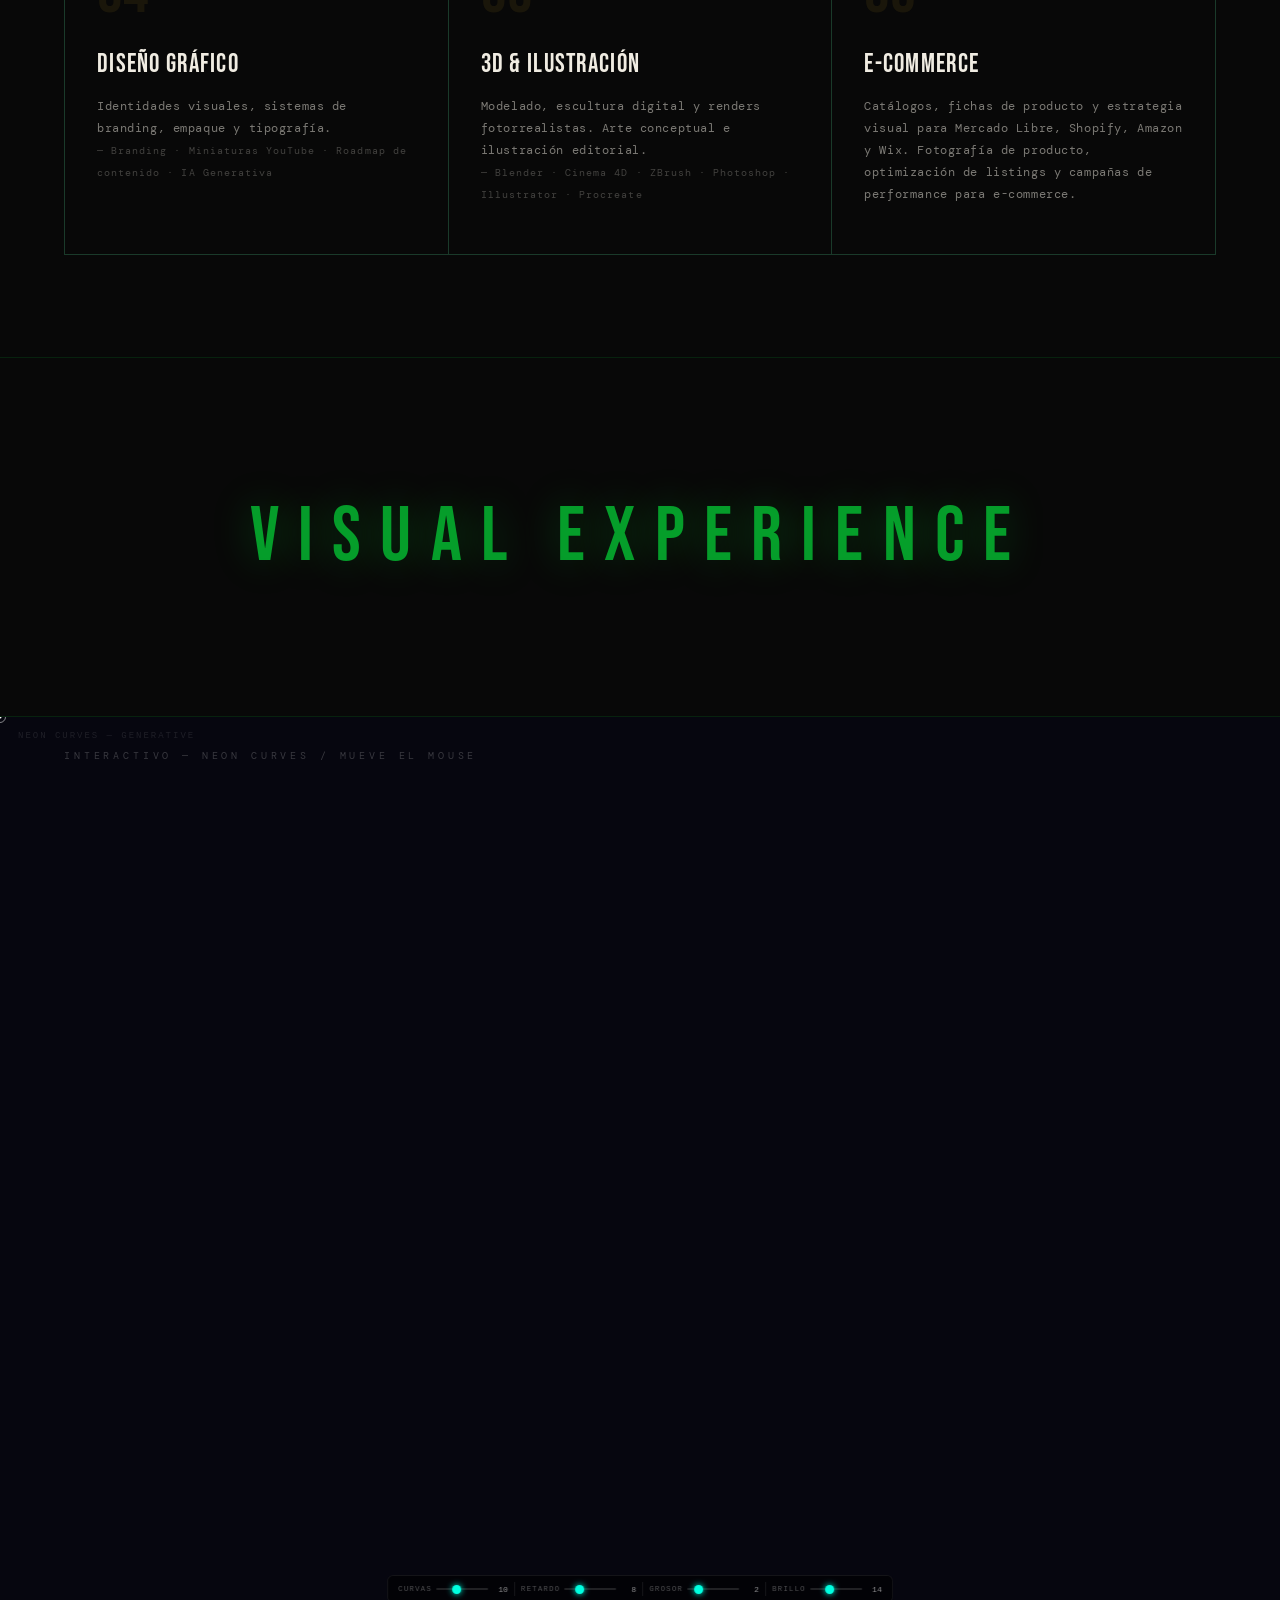
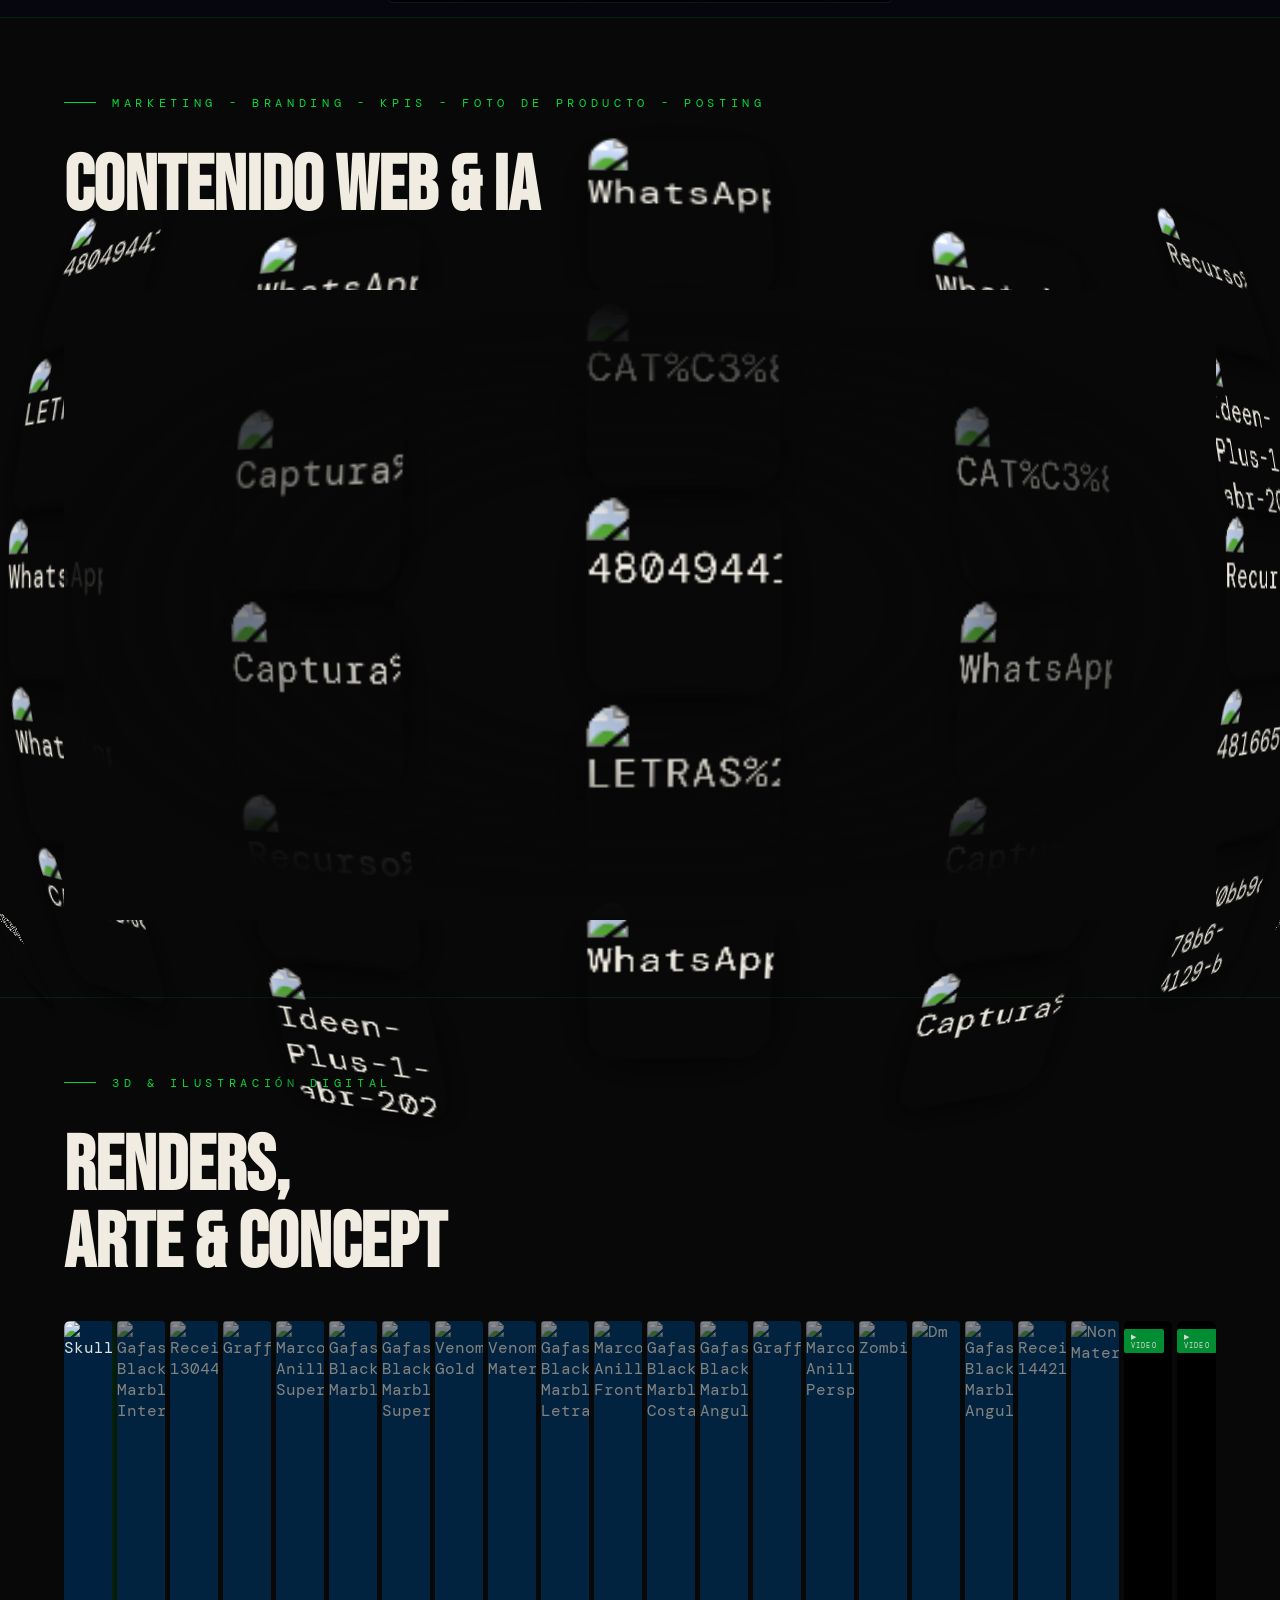
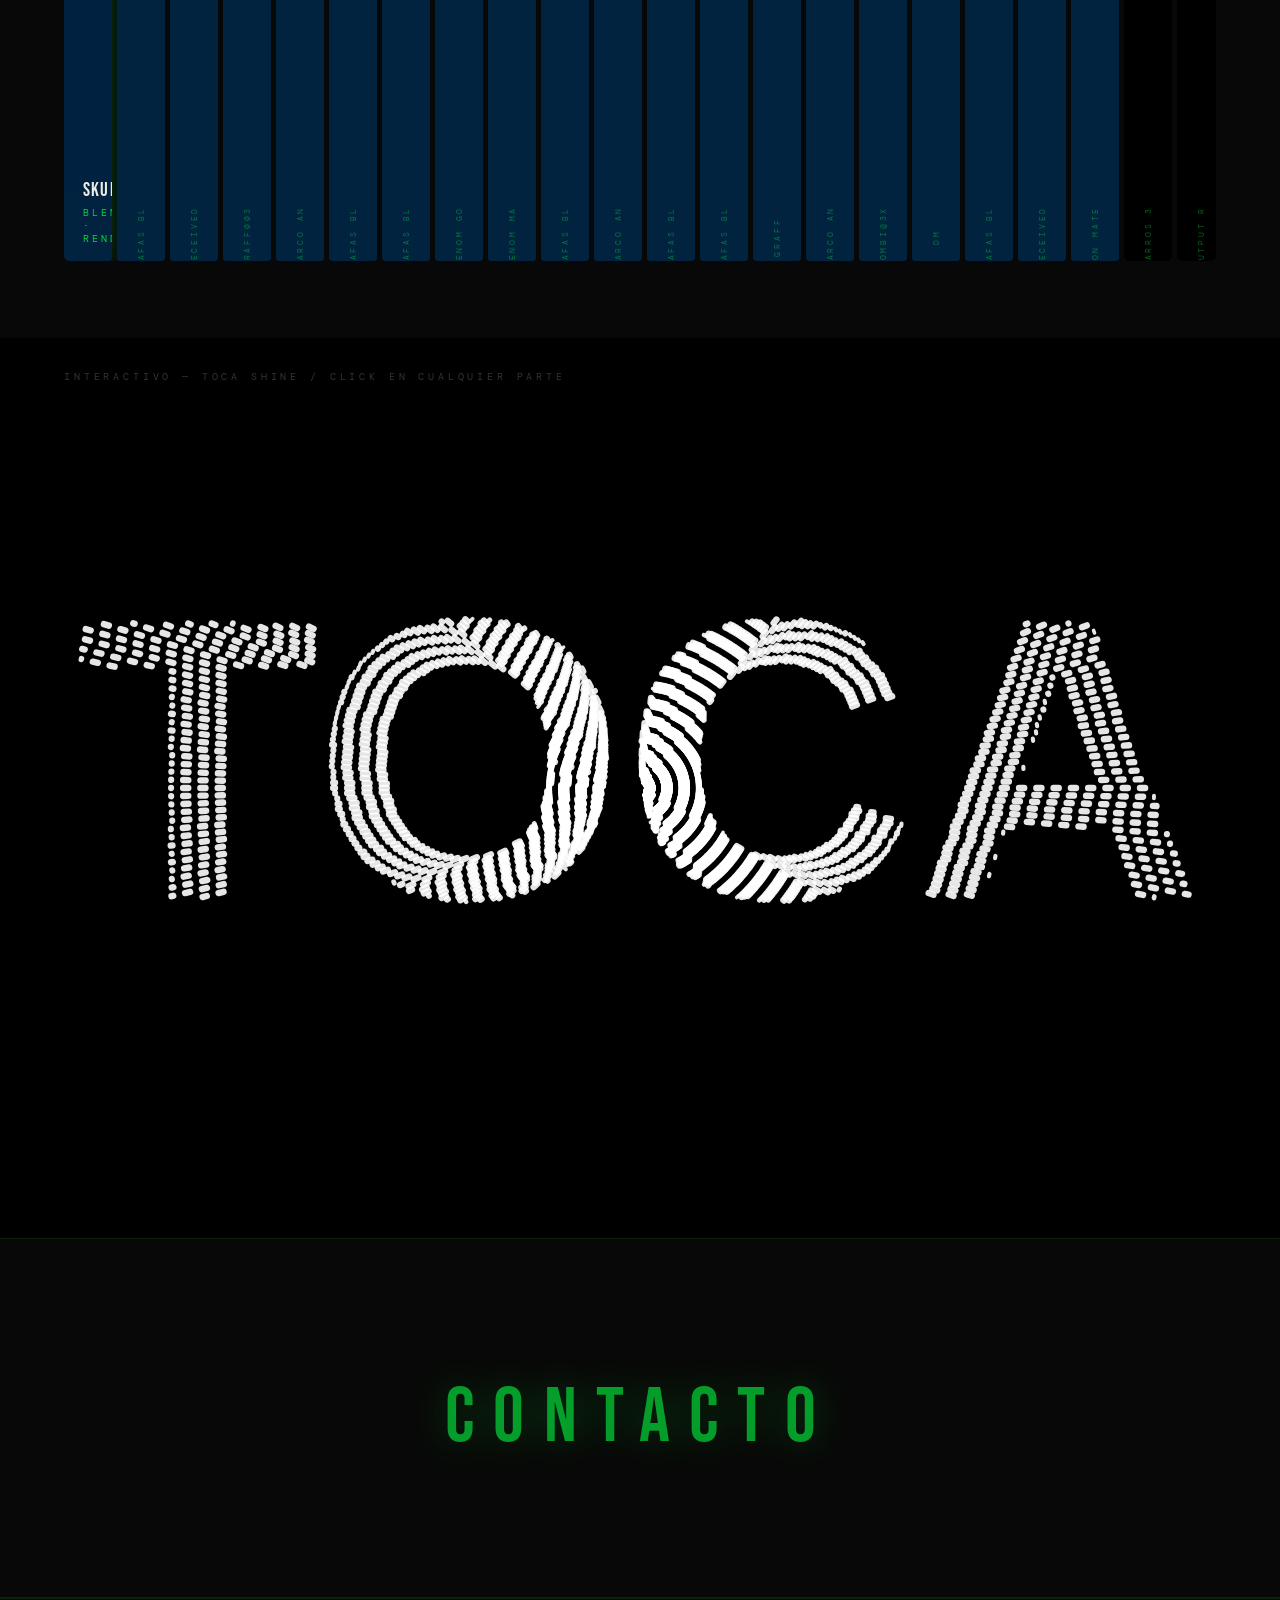
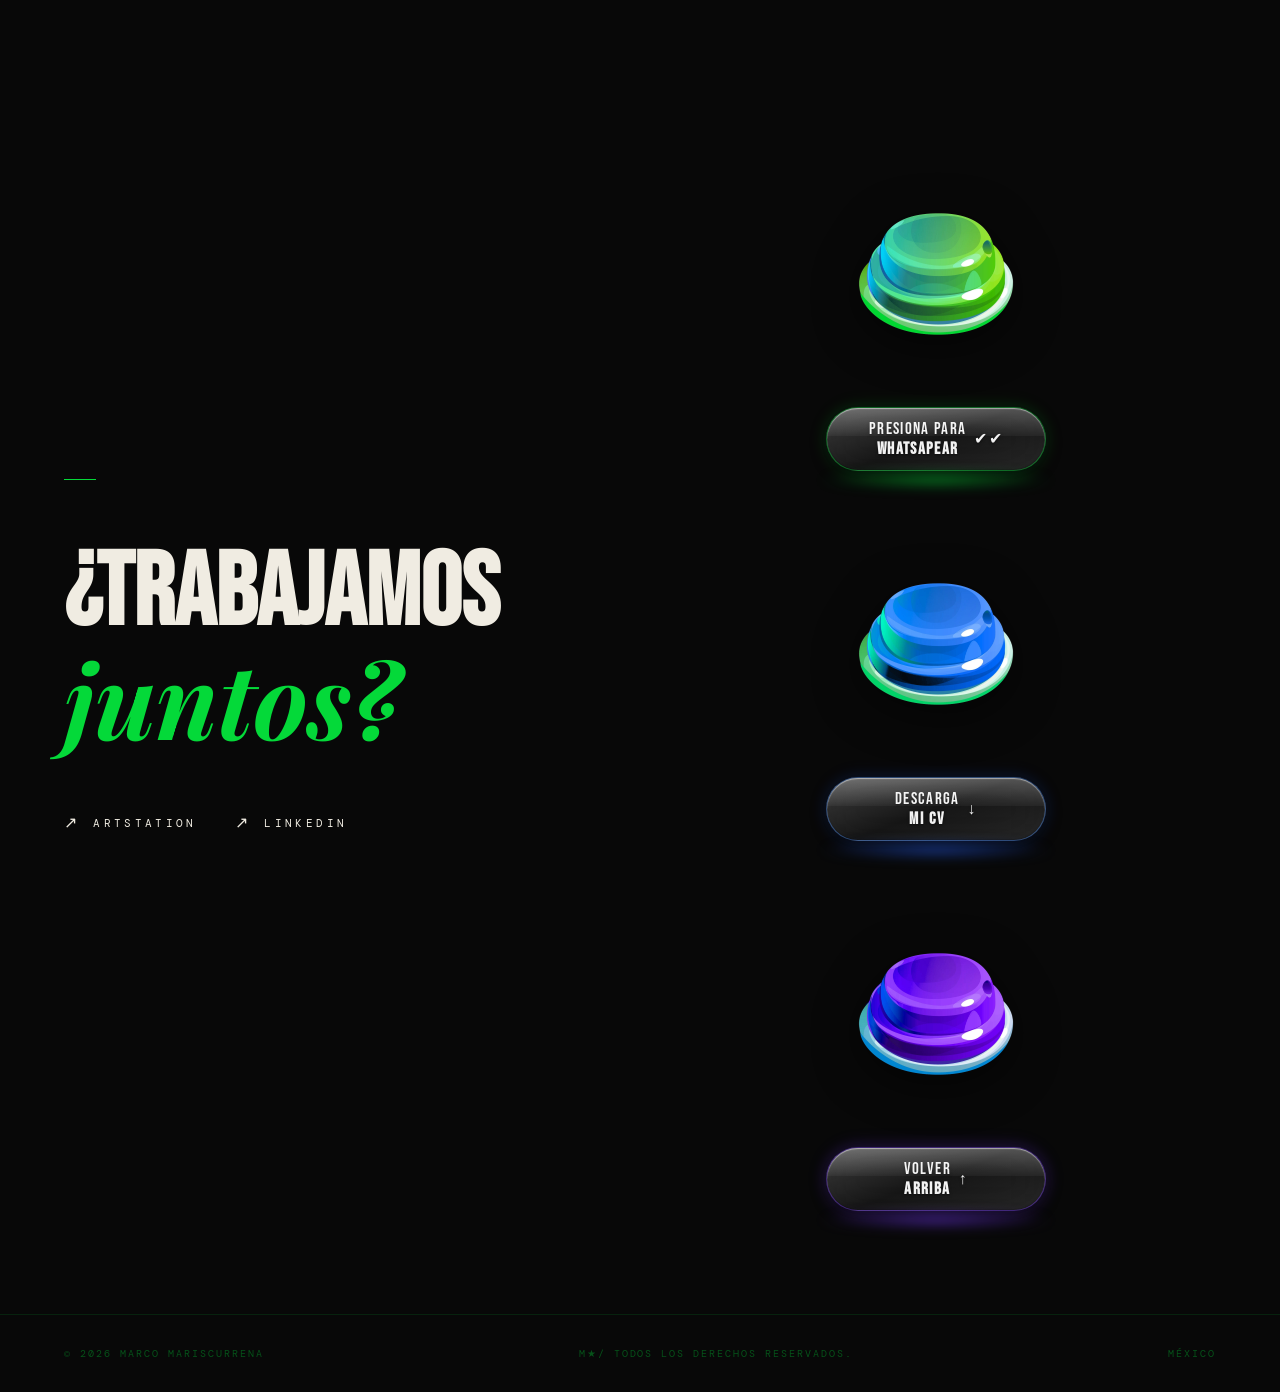
==== commit 2d7c1023: "Update index.html" ====
--- a/index.html
+++ b/index.html
@@ -381,3 +381,4 @@
 <script src="dome.js" defer></script>
 </body>
 </html>
+
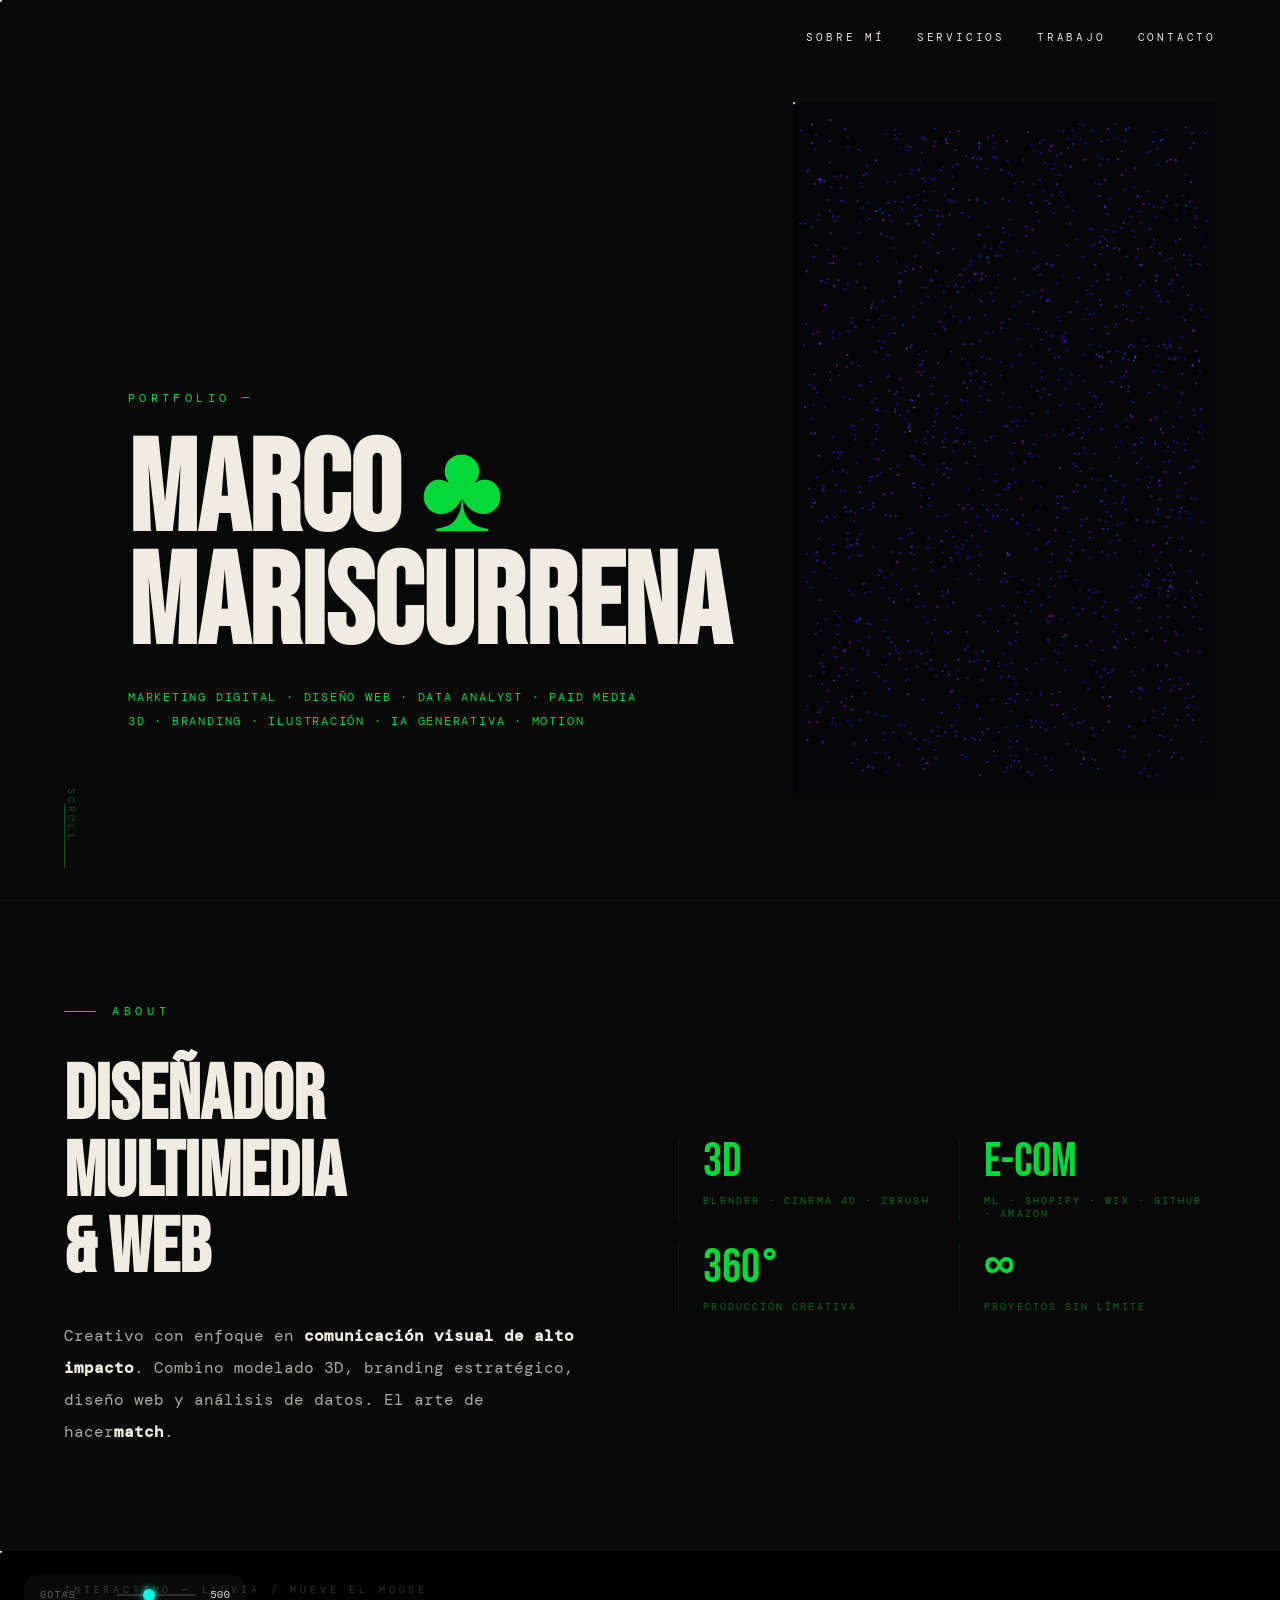
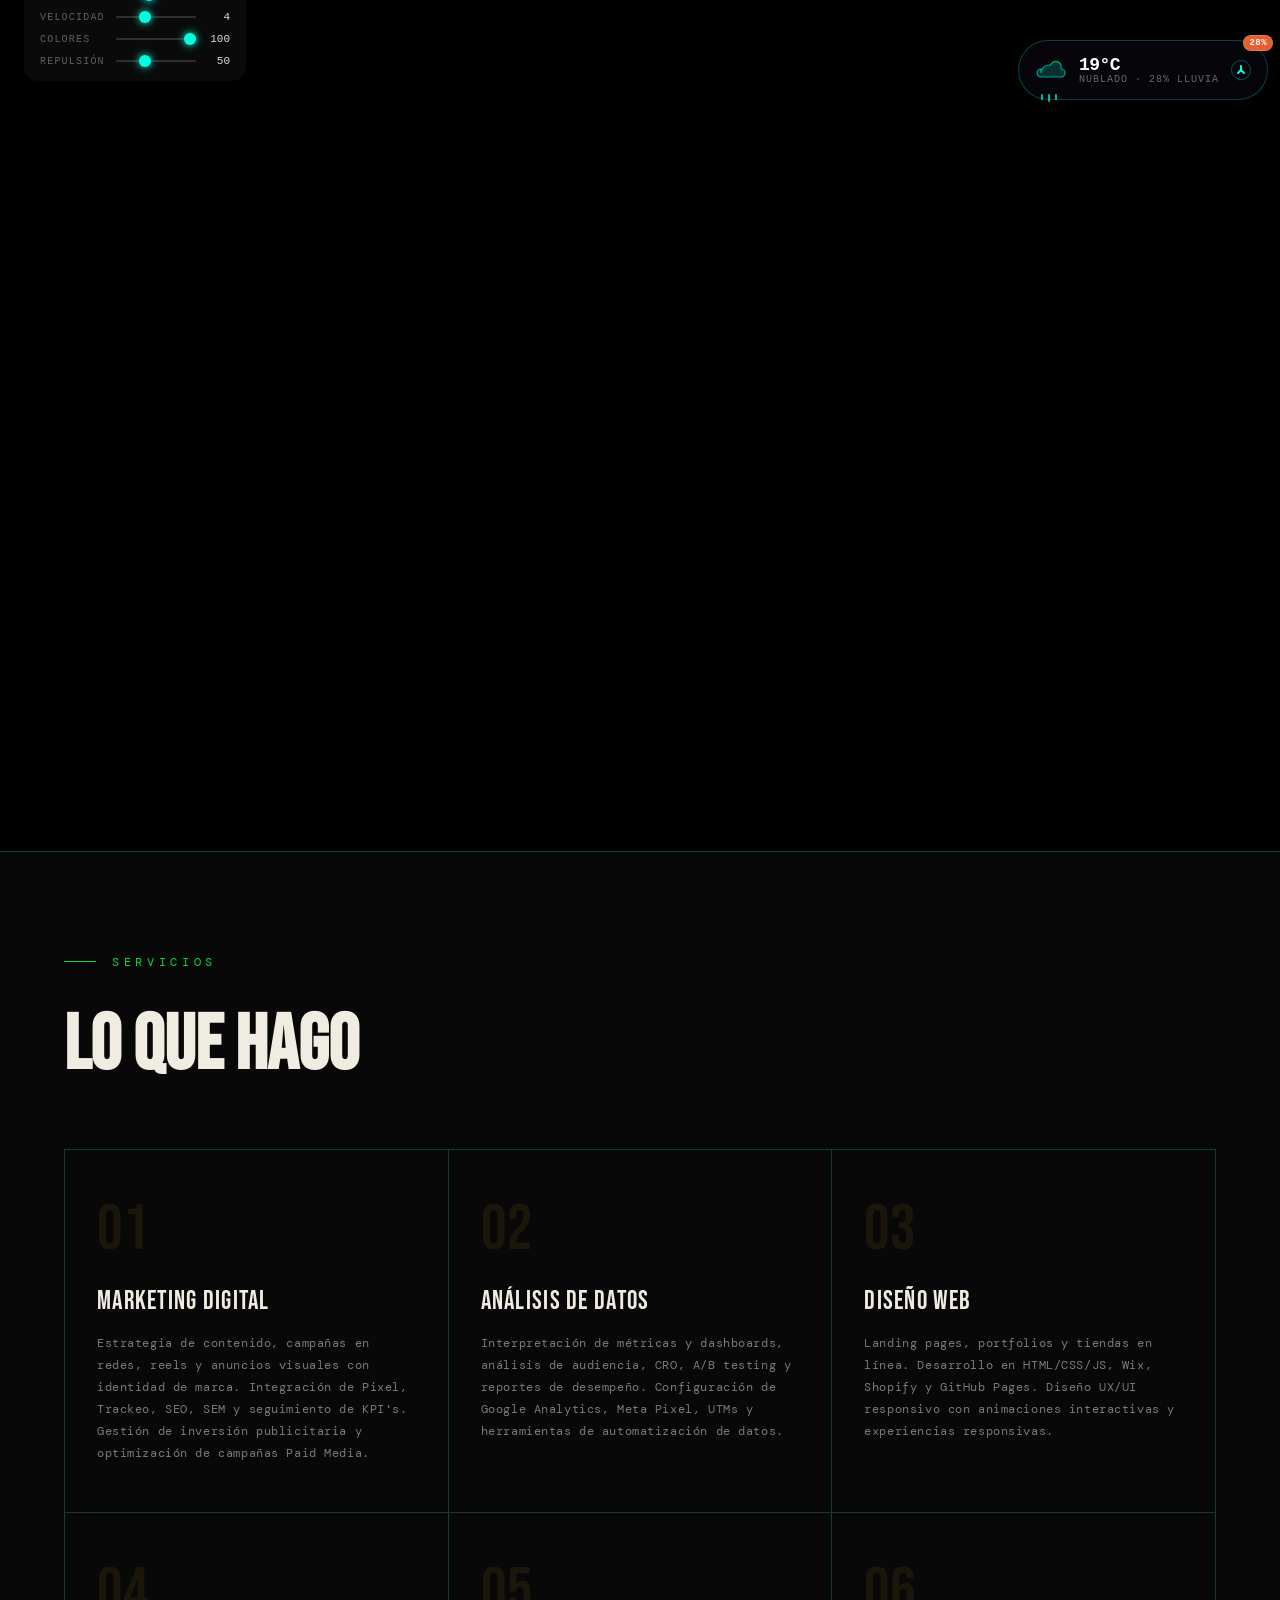
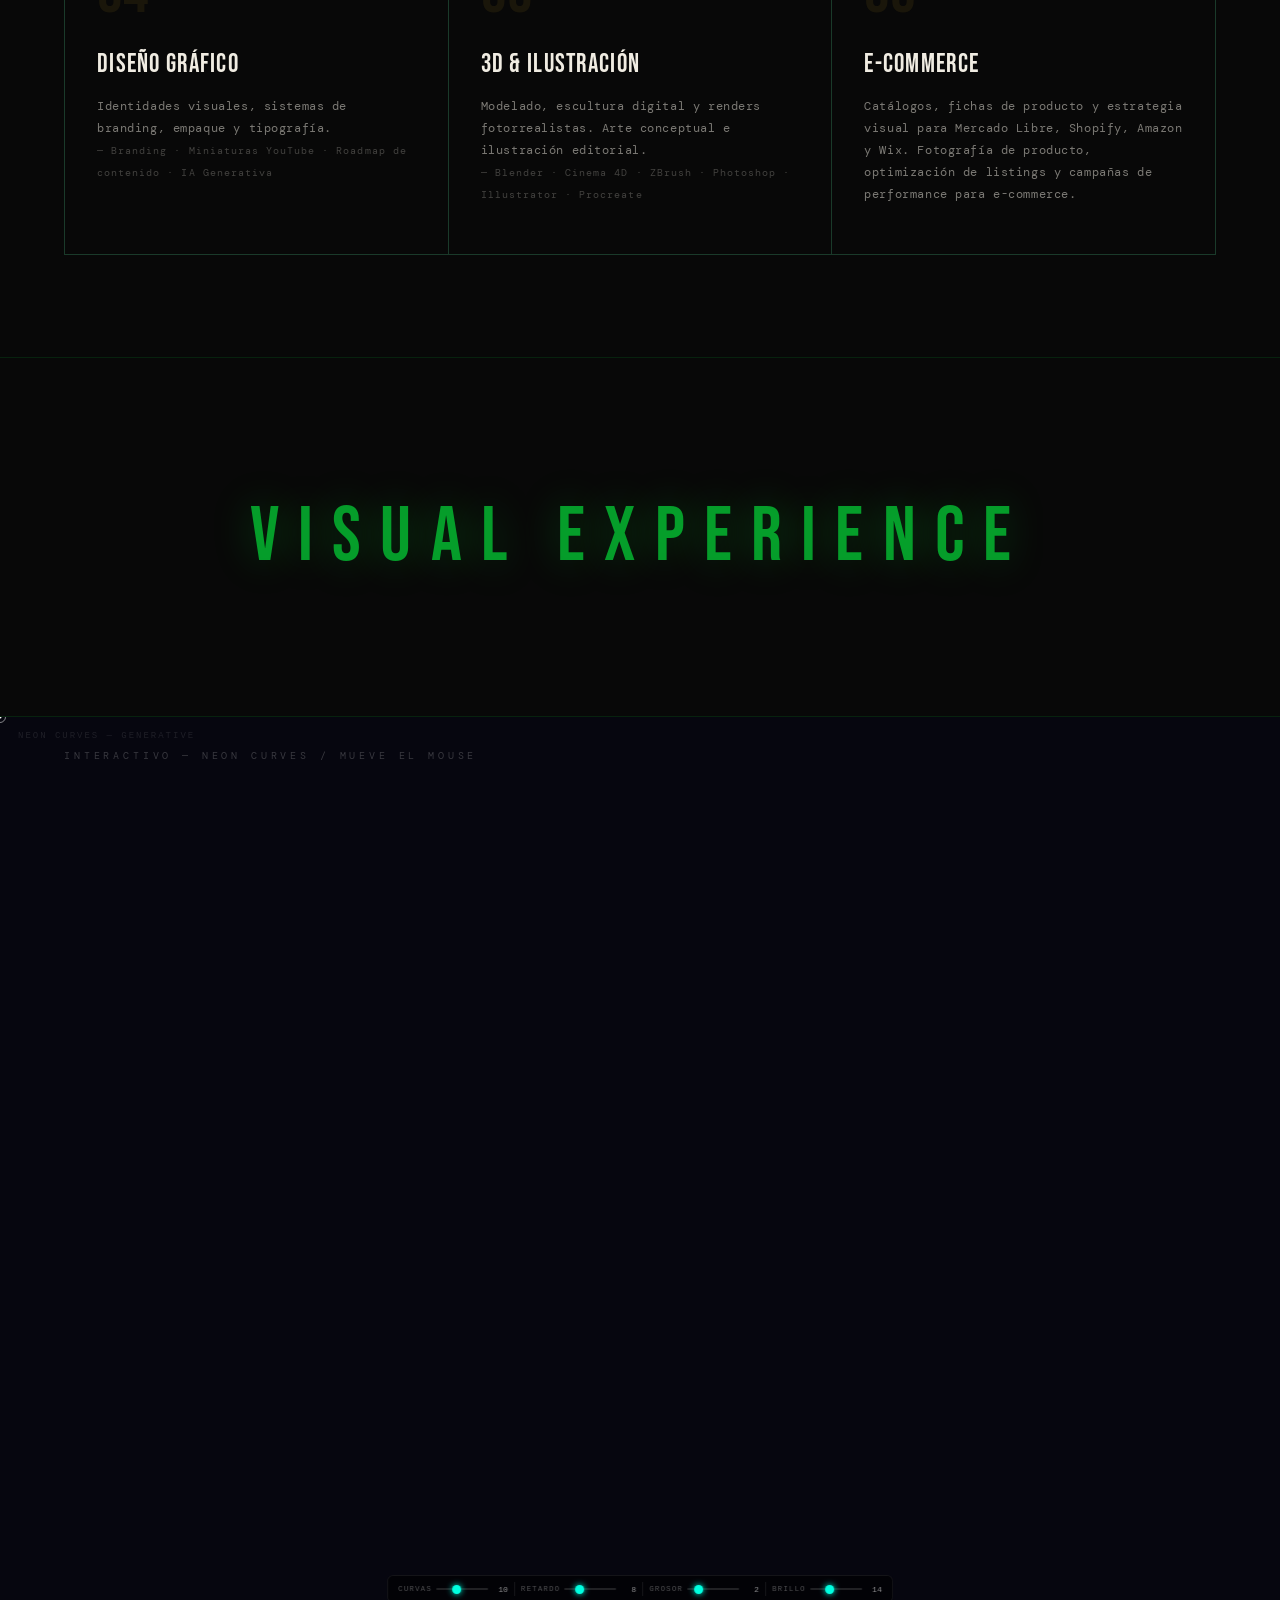
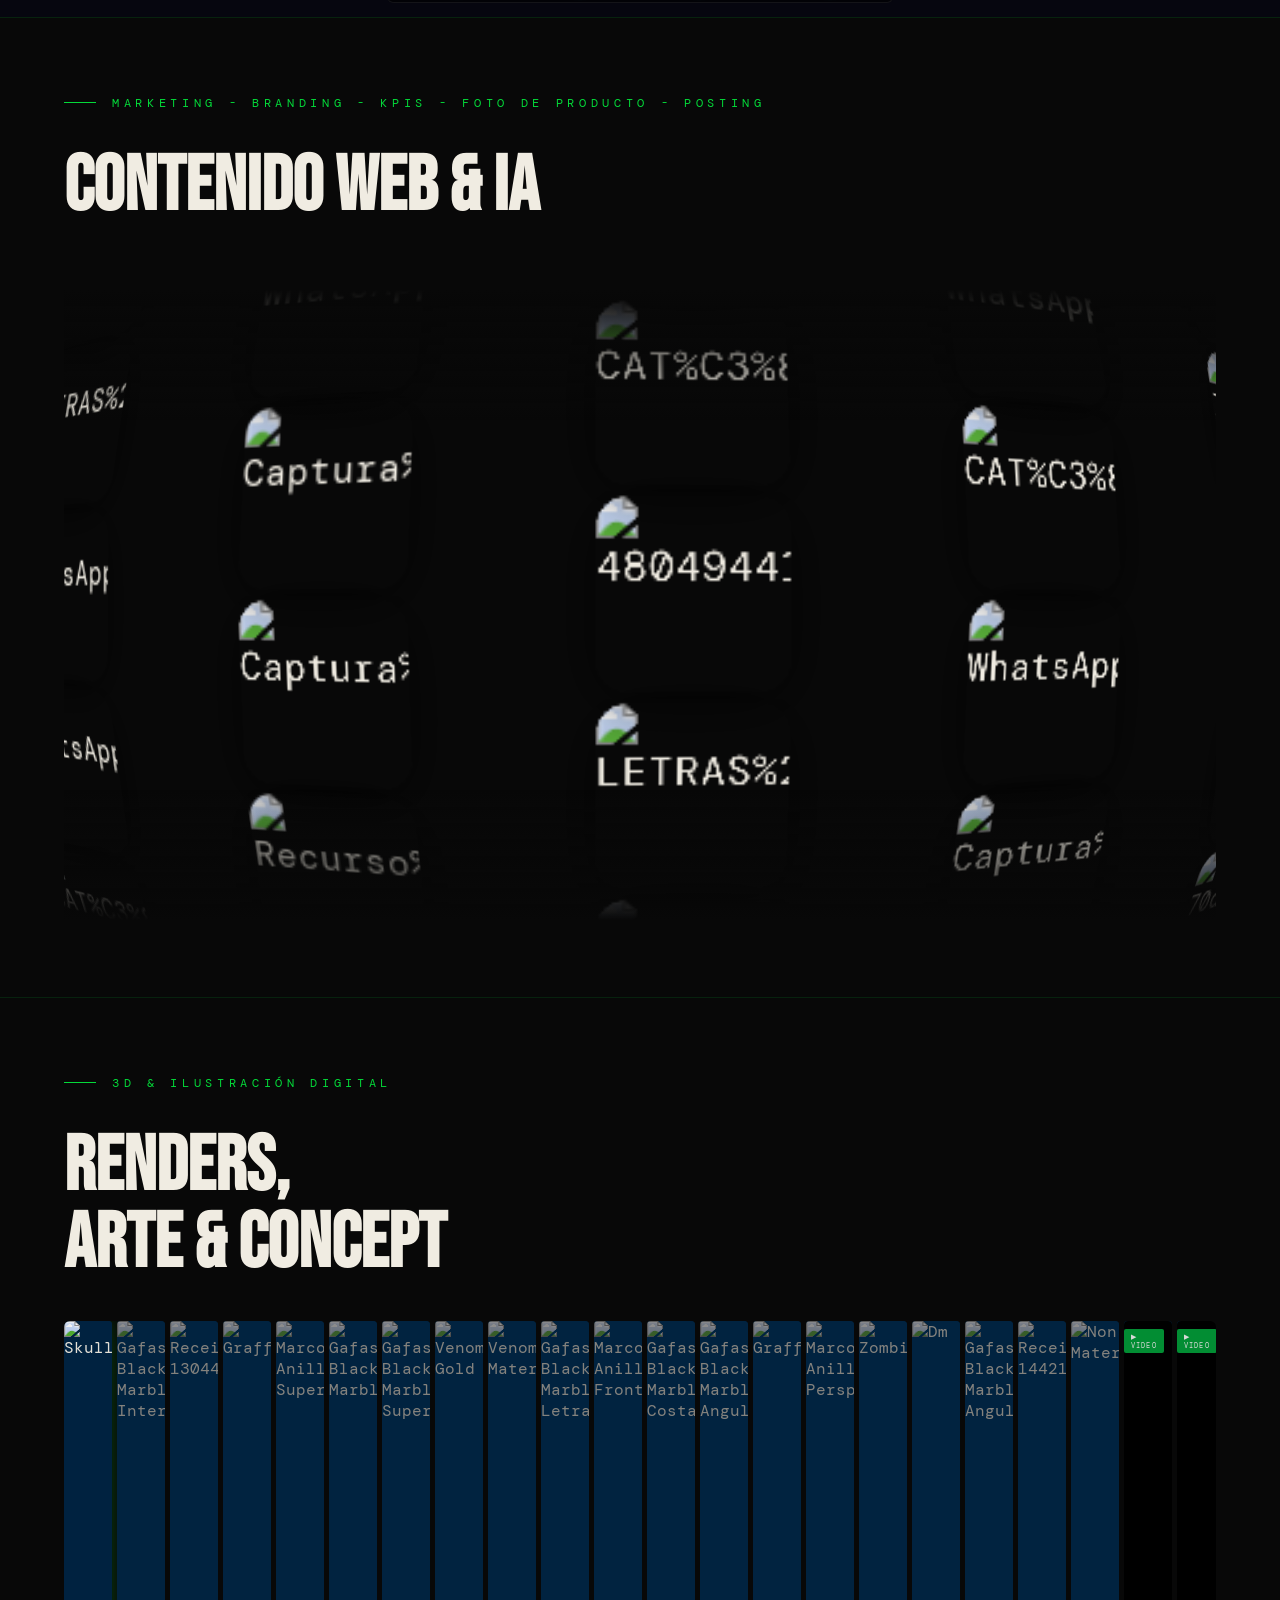
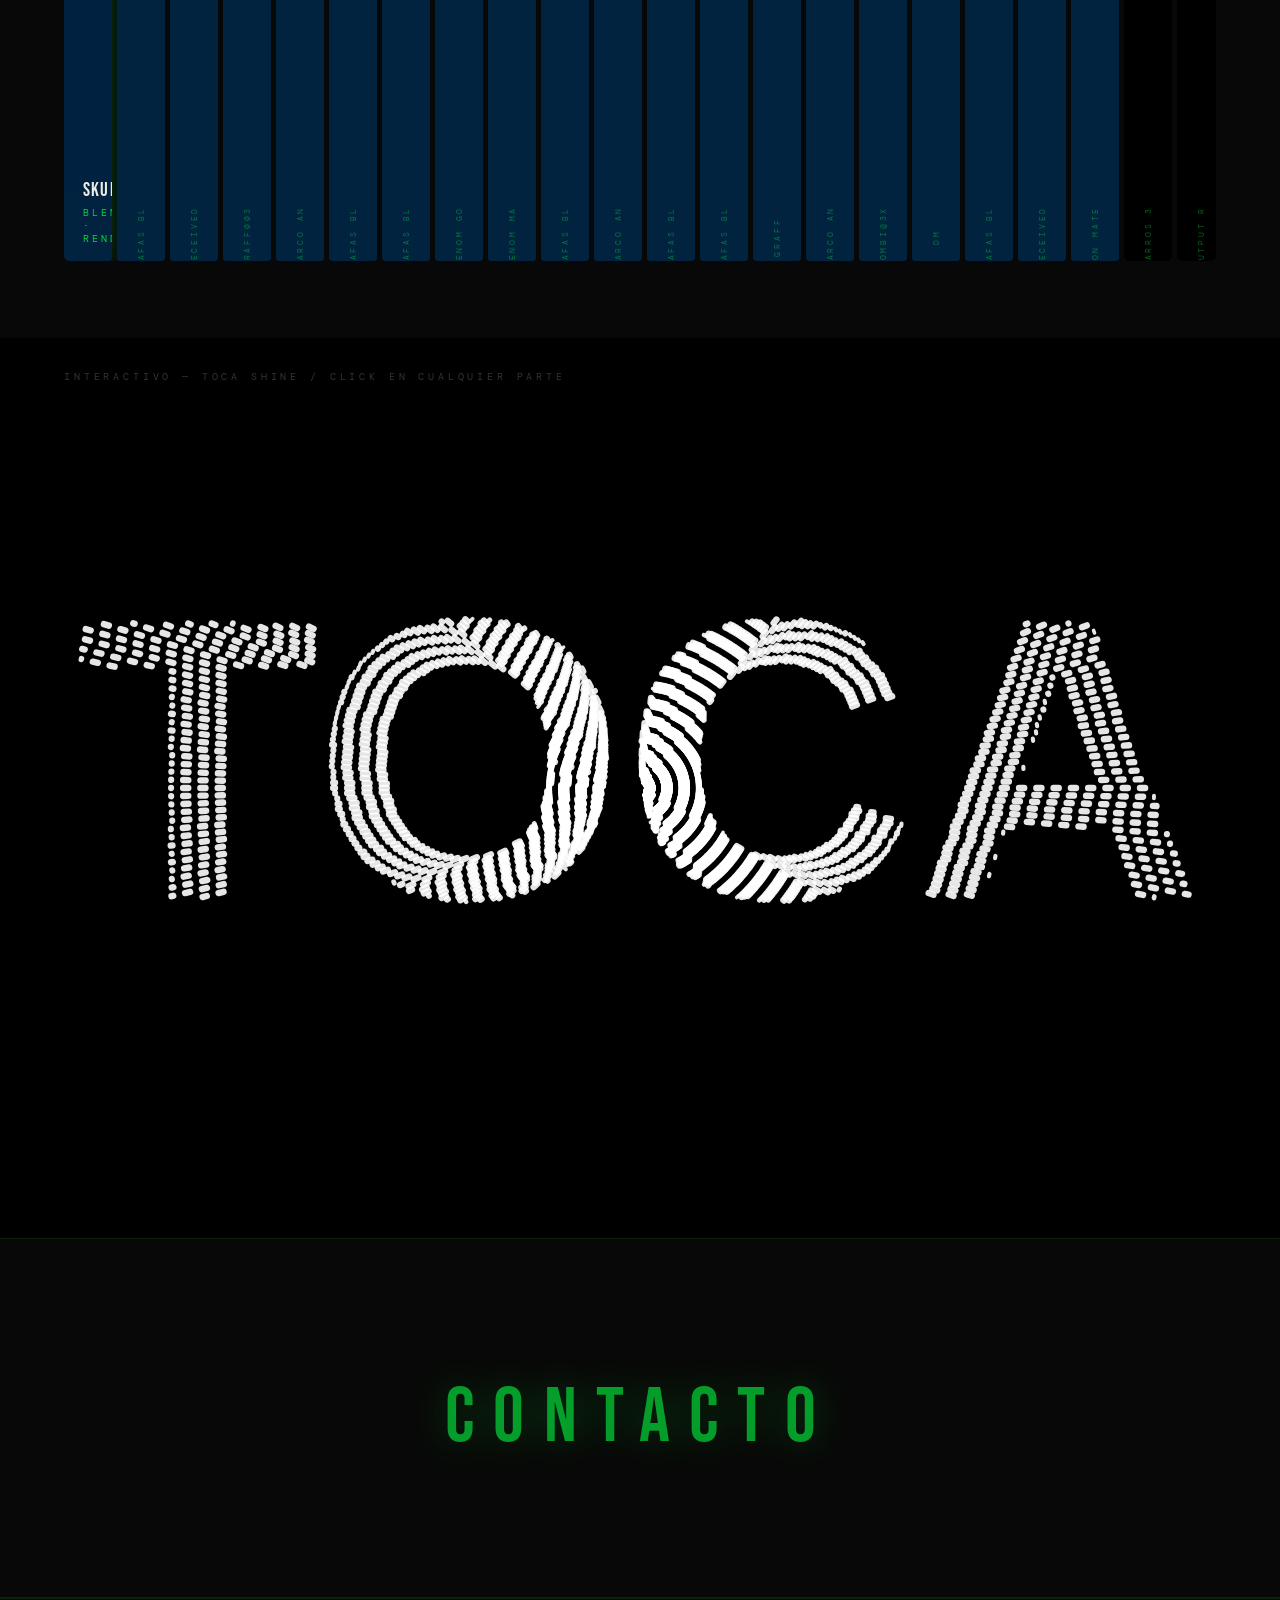
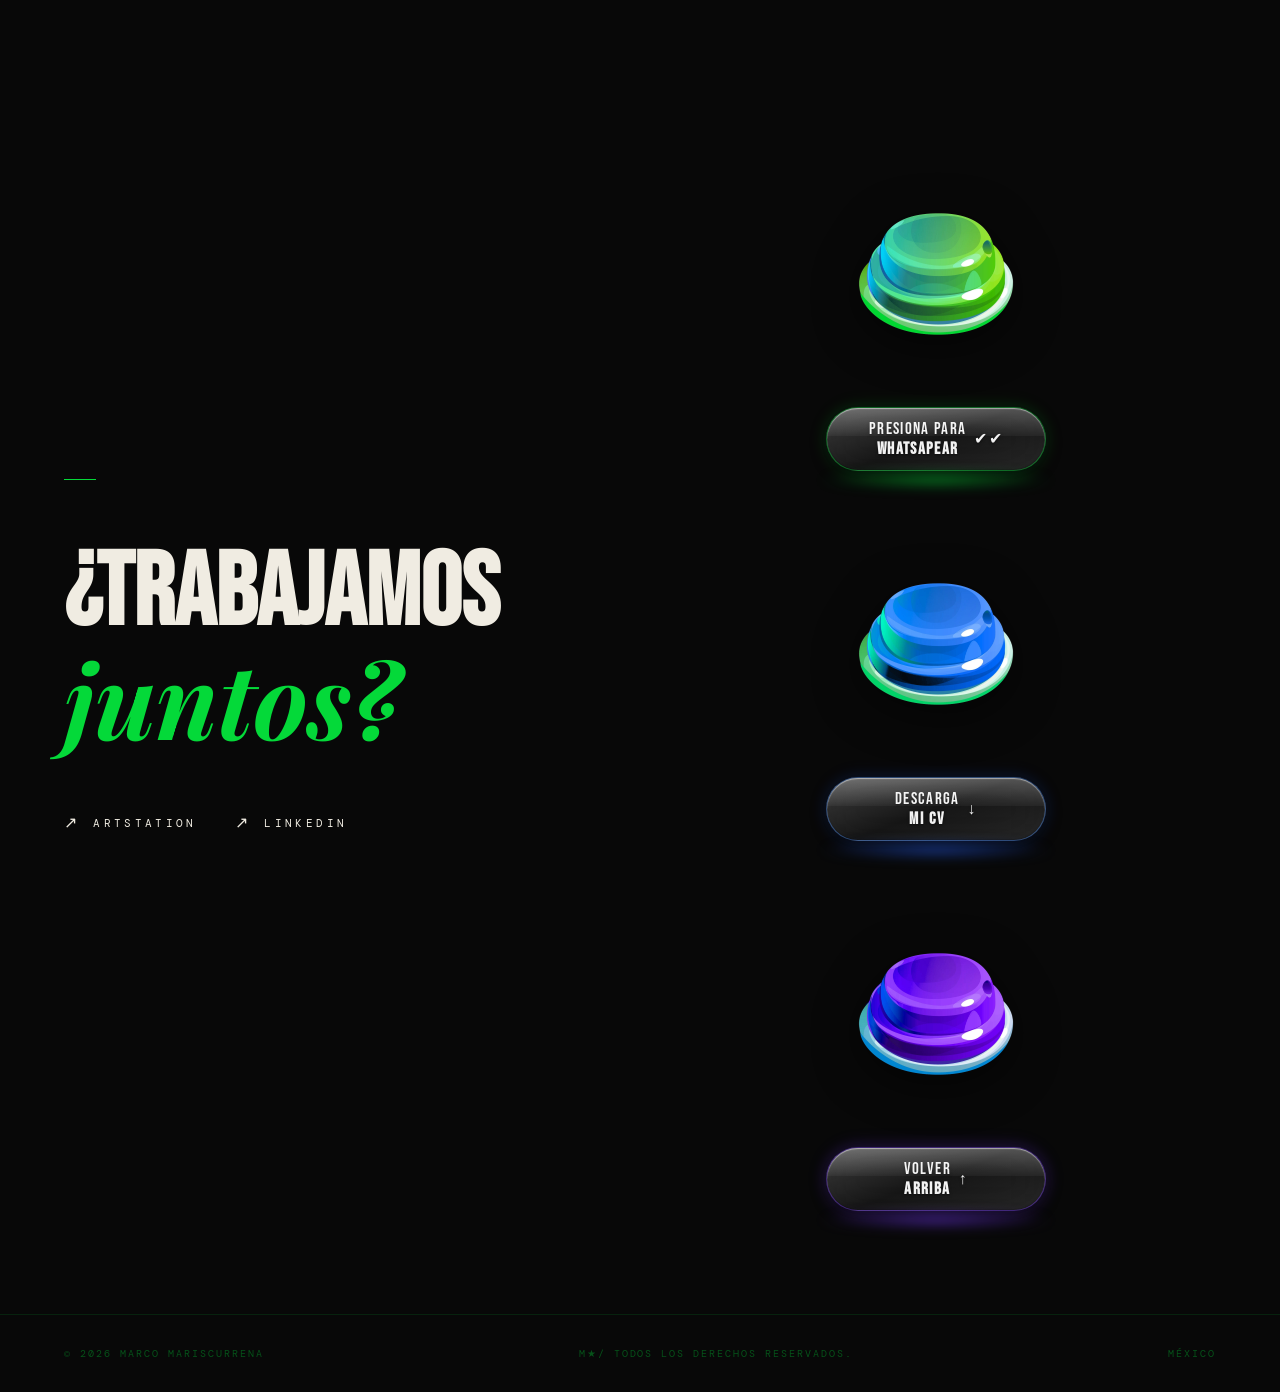
==== commit 28fb8b33: "Update index.html" ====
--- a/index.html
+++ b/index.html
@@ -72,10 +72,9 @@
   </section>
  
   <!-- ANIMATION 1: RAIN -->
-  <div class="anim-module reveal">
+  <div class="anim-module reveal" id="rain-module">
     <div class="anim-label">Interactivo — Lluvia / mueve el mouse</div>
     <iframe src="rain.html" scrolling="no" style="width:100%;height:100%;border:none;display:block;"></iframe>
-    <iframe src="weather-dashboard.html" width="100%" height="600" frameborder="0"></iframe>
   </div>
  
   <!-- SERVICES -->
@@ -381,4 +380,3 @@
 <script src="dome.js" defer></script>
 </body>
 </html>
-
--- a/styles.css
+++ b/styles.css
@@ -546,17 +546,19 @@
  
   
     /* ══ DOME GALLERY ══════════════════════════════════════════════════ */
-    .dome-gallery-wrap{width:100%;height:70vh;min-height:440px;max-height:740px;position:relative;margin-top:4rem;}
-    /* Parent containers must not break preserve-3d */
+    .dome-gallery-wrap{
+      width:100%;height:70vh;min-height:440px;max-height:740px;
+      position:relative;margin-top:4rem;
+      overflow:hidden;
+    }
     #galleries {
       isolation: auto !important;
-      overflow: visible !important;
+      overflow: hidden !important;
       transform: none !important;
     }
-    /* Dome section: disable isolation so preserve-3d works */
     #section-dome {
       isolation: auto !important;
-      overflow: visible !important;
+      overflow: hidden !important;
       transform: none !important;
       will-change: auto !important;
       position: relative;
@@ -568,21 +570,29 @@
     }
     #section-dome .dome-gallery-wrap {
       isolation: auto !important;
-      overflow: visible !important;
+      overflow: hidden !important;
       position: relative;
       z-index: 1;
     }
     #section-dome .dg-wrap-inner {
       isolation: auto !important;
-      overflow: visible !important;
+      overflow: hidden !important;
     }
     #section-dome .dg-stage {
       isolation: auto !important;
+      overflow: hidden;
       z-index: 1;
     }
     #section-dome .dg-sphere,
     #section-dome .dg-item {
       isolation: auto !important;
+    }
+    @media (max-width: 640px) {
+      .dome-gallery-wrap {
+        height: 55vw;
+        min-height: 280px;
+        max-height: 400px;
+      }
     }
 
     .dg-wrap-inner{width:100%;height:100%;position:relative;}
@@ -636,6 +646,8 @@
       position:absolute;inset:0;
       background:radial-gradient(ellipse at 50% 50%,transparent 30%,#080808 75%);
       pointer-events:none;z-index:5;
+      opacity:0;
+      transition:opacity .35s ease;
     }
     .dg-fade-top{
       position:absolute;top:0;left:0;right:0;height:130px;
@@ -979,3 +991,4 @@
         transform: none !important;
       }
     }
+
